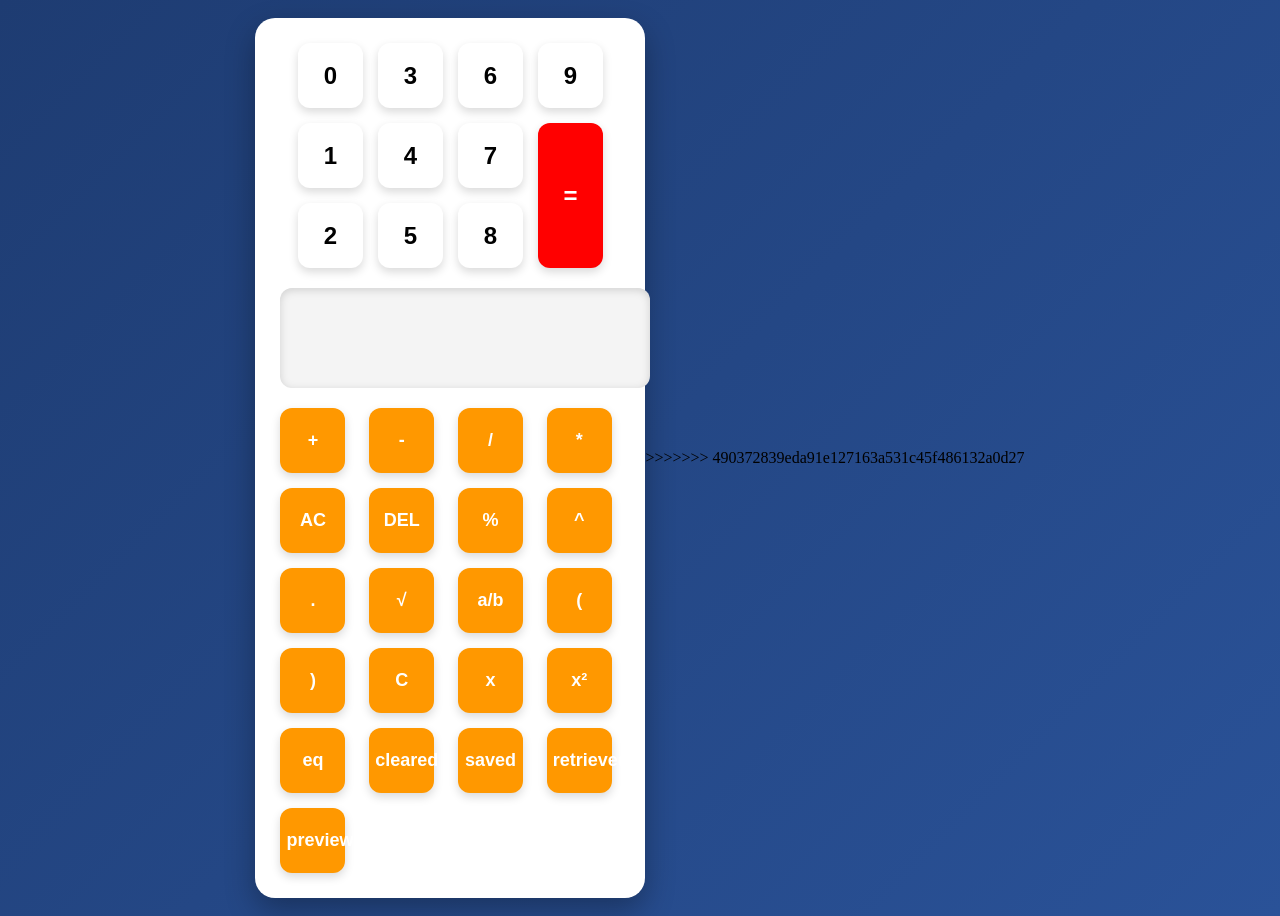
==== index.html @ 46243c65 "Resolve merge conflict in index.html Removed merge conflict markers and cleaned up HTML structure." ====
<!DOCTYPE html>
<html lang="en">

<head>

<meta charset="UTF-8">
<meta name="viewport" content="width=device-width, initial-scale=1.0">

<title>Calculator</title>

<!-- Links the CSS file for styling -->
<link rel="stylesheet" href="style.css">

</head>

<body>

<!-- Main calculator container -->
<div class="calculator">
    
    <div class="number-section">

        <button onclick="appendValue('0')">0</button>
        <button onclick="appendValue('3')">3</button>
        <button onclick="appendValue('6')">6</button>

        <button onclick="appendValue('9')">9</button>

        <button onclick="appendValue('1')">1</button>
        <button onclick="appendValue('4')">4</button>
        <button onclick="appendValue('7')">7</button>

        <!-- Calculates the expression -->
        <button class="equal" onclick="calculate()">=</button>

        <button onclick="appendValue('2')">2</button>
        <button onclick="appendValue('5')">5</button>
        <button onclick="appendValue('8')">8</button>

    </div>
    <!-- Displays the input and result -->
    <input type="text" id="display" readonly>

    <!-- Operator buttons -->
    <div class="operators">

        <button onclick="appendValue('+')">+</button>
        <button onclick="appendValue('-')">-</button>
        <button onclick="appendValue('/')">/</button>
        <button onclick="appendValue('*')">*</button>
        <!-- clear -->
        <button onclick="clearDisplay()">AC</button>
        <button class="del_btn" onclick="deleteLast()">DEL</button>

        <button onclick="appendValue('%')">%</button>
        <button onclick="appendValue('^')">^</button>

        <button onclick="decimal()">.</button>

        <!-- Square Root -->
        <button onclick="squareRootValue()">√</button>

        <button onclick="decimalToFraction()">a/b</button>

        <button onclick="appendValue('(')">(</button>
        <button onclick="appendValue(')')">)</button>

        <!-- Combination -->
        <button onclick="appendValue('C')">C</button>

        <!-- Quadratic Equation Buttons -->
        <button onclick="appendValue('x')">x</button>

        <button onclick="appendValue('x²')">x²</button>

        <button onclick="appendValue('eq')">eq</button>
        
        <!-- history actions -->    
        <button onclick="clearedHistory()">cleared</button>
        <button onclick="saveHistory()">saved</button>
        <button onclick="retrievehistory()">retrieved</button>
        <button onclick="previewHistory()">preview</button>
    </div>

</div>

<!-- Links the JavaScript file -->
<script src="script.js"></script>

</body>

>>>>>>> 490372839eda91e127163a531c45f486132a0d27
</html>
---- style.css ----
<<<<<<< HEAD
/* Reset default browser styles */
*{
    margin:0;
    padding:0;
    box-sizing:border-box;
    font-family:Arial, Helvetica, sans-serif;
}

/* Center the calculator on the page */
body{
    display:flex;
    justify-content:center;
    align-items:center;
    height:100vh;
    background:linear-gradient(135deg, #1e3c72, #2a5298);
}

/* Main calculator container */
.calculator{
    width:340px; 
    background:white;
    padding:25px;
    border-radius:20px; 
    box-shadow:0 12px 30px rgba(0,0,0,0.3);
}

/* Calculator display screen */
#display{
    width:100%;
    height:70px;
    margin-bottom:20px;
    padding:15px;
    border:none;
    border-radius:12px;
    background:#f4f4f4;
    font-size:2rem;
    text-align:right;
    color:#333;
    box-shadow:inset 0 2px 8px rgba(0,0,0,0.15);
}

/* Grid layout for the number buttons */
.number-section{
    display:grid;
    grid-template-columns:repeat(4,65px);
    grid-template-rows:repeat(3,65px);
    gap:15px;
    justify-content:center;
    margin-bottom:20px;
}

/* General button styling */
button{
    width:65px;
    height:65px;
    border:none;
    border-radius:12px;
    background:white;
    font-size:1.5rem;
    font-weight:bold;
    cursor:pointer;
    transition:0.3s;
    box-shadow:0 4px 10px rgba(0,0,0,0.15);
}

/* Button hover effect */
button:hover{
    background:#4f8ef7;
    color:#fff;
    transform:scale(1.05);
}

/* Button click effect */
button:active{
    transform:scale(0.95);
}

/* Equal button spans two rows */
.equal{
    grid-row:2 / span 2;
    grid-column:4;
    height:145px;
    background:red;
    color:#fff;
}

.equal:hover{
    background:red;
}

/* Grid layout for operator buttons */
.operators{
    display:grid;
    grid-template-columns:repeat(4,1fr);
    gap:15px;
}

/* Operator button styling */
.operators button{
    height:65px;
    background:#ff9800;
    color:#fff;
    font-size:18px;
}

.operators button:hover{
    background:#e68900;
=======
/* Reset default browser styles */
*{
    margin:0;
    padding:0;
    box-sizing:border-box;
    font-family:Arial, Helvetica, sans-serif;
}

/* Center the calculator on the page */
body{
    display:flex;
    justify-content:center;
    align-items:center;
    height:100vh;
    background:linear-gradient(135deg, #1e3c72, #2a5298);
}

/* Main calculator container */
.calculator{
    width:340px; 
    background:white;
    padding:25px;
    border-radius:20px; 
    box-shadow:0 12px 30px rgba(0,0,0,0.3);
}

/* Calculator display screen */
#display{
    width:100%;
    height:70px;
    margin-bottom:20px;
    padding:15px;
    border:none;
    border-radius:12px;
    background:#f4f4f4;
    font-size:2rem;
    text-align:right;
    color:#333;
    box-shadow:inset 0 2px 8px rgba(0,0,0,0.15);
}

/* Grid layout for the number buttons */
.number-section{
    display:grid;
    grid-template-columns:repeat(4,65px);
    grid-template-rows:repeat(3,65px);
    gap:15px;
    justify-content:center;
    margin-bottom:20px;
}

/* General button styling */
button{
    width:65px;
    height:65px;
    border:none;
    border-radius:12px;
    background:white;
    font-size:1.5rem;
    font-weight:bold;
    cursor:pointer;
    transition:0.3s;
    box-shadow:0 4px 10px rgba(0,0,0,0.15);
}

/* Button hover effect */
button:hover{
    background:#4f8ef7;
    color:#fff;
    transform:scale(1.05);
}

/* Button click effect */
button:active{
    transform:scale(0.95);
}

/* Equal button spans two rows */
.equal{
    grid-row:2 / span 2;
    grid-column:4;
    height:145px;
    background:red;
    color:#fff;
}

.equal:hover{
    background:red;
}

/* Grid layout for operator buttons */
.operators{
    display:grid;
    grid-template-columns:repeat(4,1fr);
    gap:15px;
}

/* Operator button styling */
.operators button{
    height:65px;
    background:#ff9800;
    color:#fff;
    font-size:18px;
}

.operators button:hover{
    background:#e68900;
>>>>>>> 490372839eda91e127163a531c45f486132a0d27
}
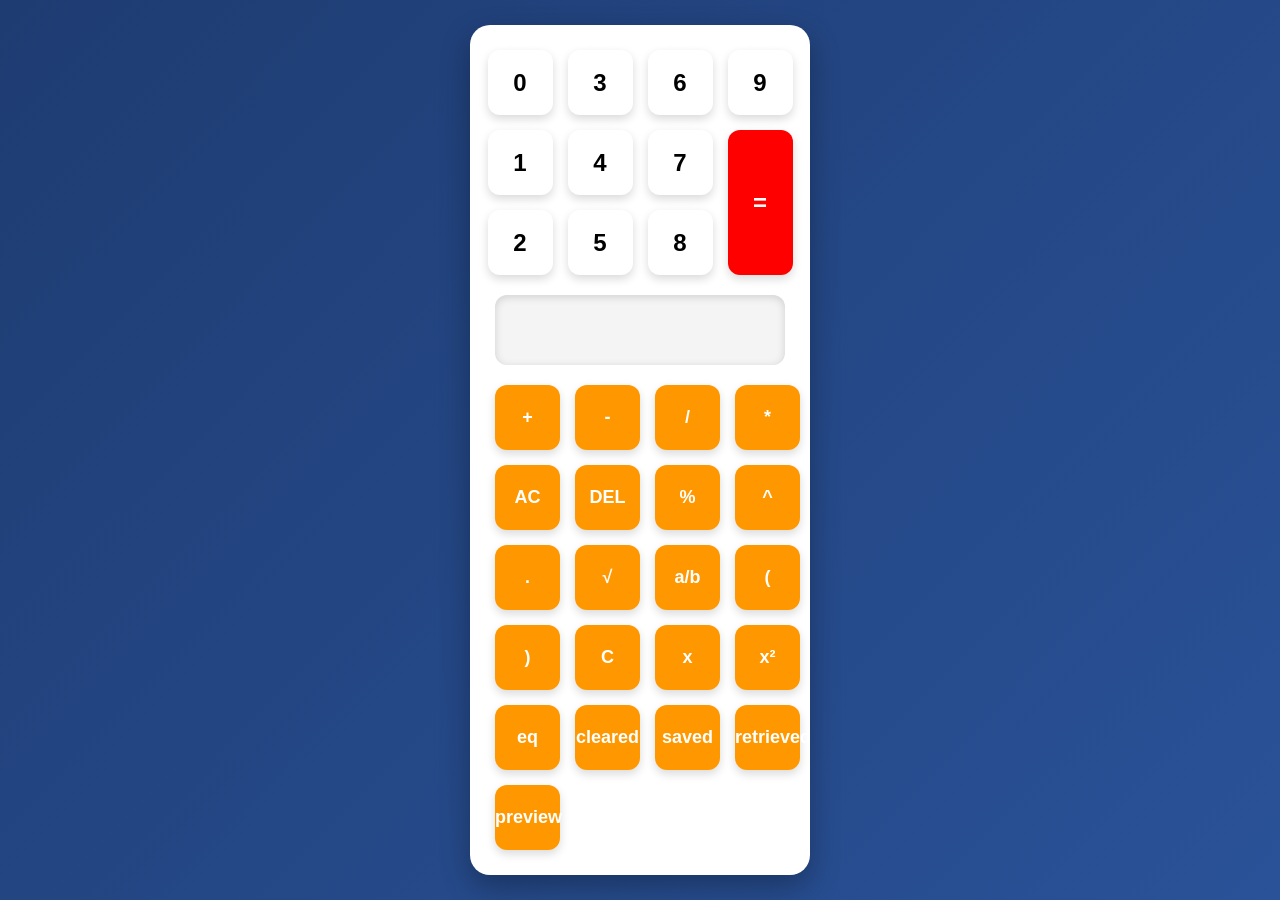
==== commit fff3d3de: "Fix HTML formatting issues in index.html" ====
--- a/index.html
+++ b/index.html
@@ -88,6 +88,4 @@
 <script src="script.js"></script>
 
 </body>
-
->>>>>>> 490372839eda91e127163a531c45f486132a0d27
 </html>
--- a/style.css
+++ b/style.css
@@ -1,112 +1,4 @@
-<<<<<<< HEAD
-/* Reset default browser styles */
-*{
-    margin:0;
-    padding:0;
-    box-sizing:border-box;
-    font-family:Arial, Helvetica, sans-serif;
-}
-
-/* Center the calculator on the page */
-body{
-    display:flex;
-    justify-content:center;
-    align-items:center;
-    height:100vh;
-    background:linear-gradient(135deg, #1e3c72, #2a5298);
-}
-
-/* Main calculator container */
-.calculator{
-    width:340px; 
-    background:white;
-    padding:25px;
-    border-radius:20px; 
-    box-shadow:0 12px 30px rgba(0,0,0,0.3);
-}
-
-/* Calculator display screen */
-#display{
-    width:100%;
-    height:70px;
-    margin-bottom:20px;
-    padding:15px;
-    border:none;
-    border-radius:12px;
-    background:#f4f4f4;
-    font-size:2rem;
-    text-align:right;
-    color:#333;
-    box-shadow:inset 0 2px 8px rgba(0,0,0,0.15);
-}
-
-/* Grid layout for the number buttons */
-.number-section{
-    display:grid;
-    grid-template-columns:repeat(4,65px);
-    grid-template-rows:repeat(3,65px);
-    gap:15px;
-    justify-content:center;
-    margin-bottom:20px;
-}
-
-/* General button styling */
-button{
-    width:65px;
-    height:65px;
-    border:none;
-    border-radius:12px;
-    background:white;
-    font-size:1.5rem;
-    font-weight:bold;
-    cursor:pointer;
-    transition:0.3s;
-    box-shadow:0 4px 10px rgba(0,0,0,0.15);
-}
-
-/* Button hover effect */
-button:hover{
-    background:#4f8ef7;
-    color:#fff;
-    transform:scale(1.05);
-}
-
-/* Button click effect */
-button:active{
-    transform:scale(0.95);
-}
-
-/* Equal button spans two rows */
-.equal{
-    grid-row:2 / span 2;
-    grid-column:4;
-    height:145px;
-    background:red;
-    color:#fff;
-}
-
-.equal:hover{
-    background:red;
-}
-
-/* Grid layout for operator buttons */
-.operators{
-    display:grid;
-    grid-template-columns:repeat(4,1fr);
-    gap:15px;
-}
-
-/* Operator button styling */
-.operators button{
-    height:65px;
-    background:#ff9800;
-    color:#fff;
-    font-size:18px;
-}
-
-.operators button:hover{
-    background:#e68900;
-=======
+
 /* Reset default browser styles */
 *{
     margin:0;
@@ -214,5 +106,5 @@
 
 .operators button:hover{
     background:#e68900;
->>>>>>> 490372839eda91e127163a531c45f486132a0d27
-}+>>>>>>> 490372839eda91e127163a531c45f486132a0d27
+}
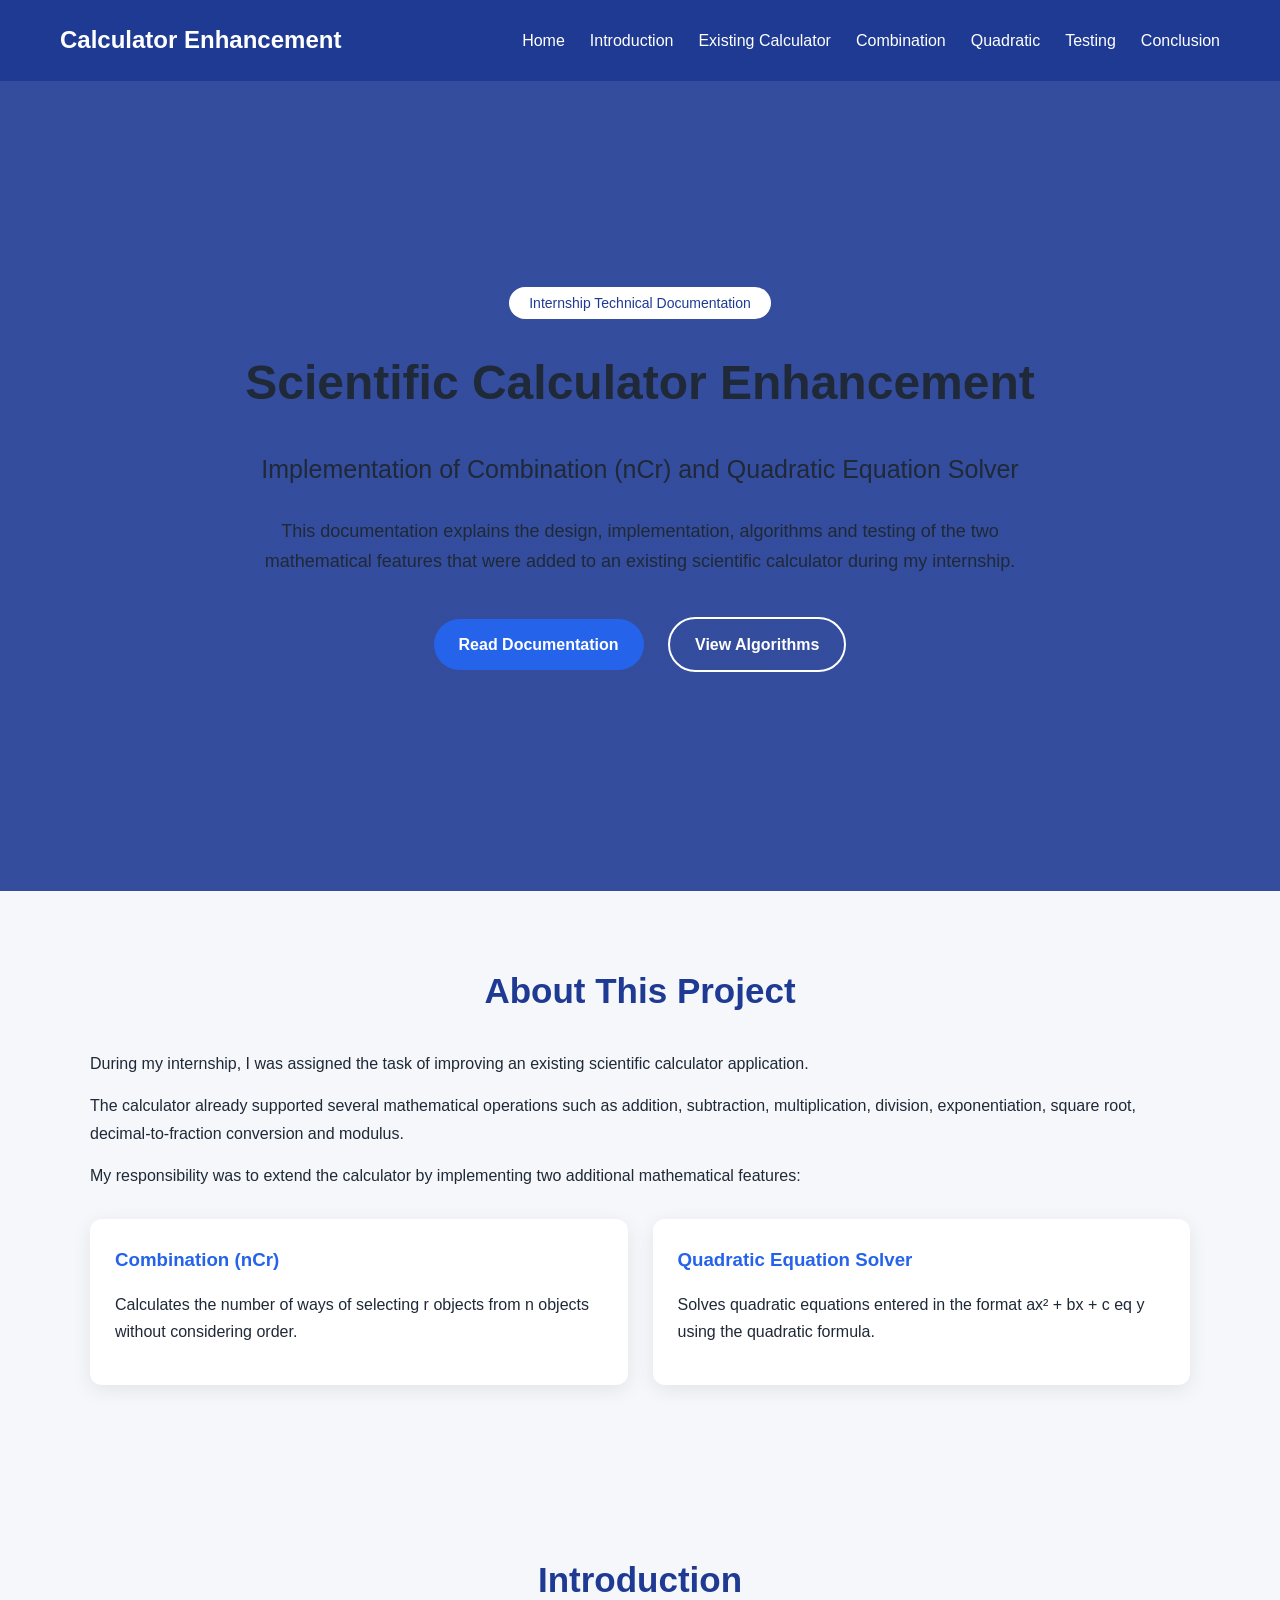
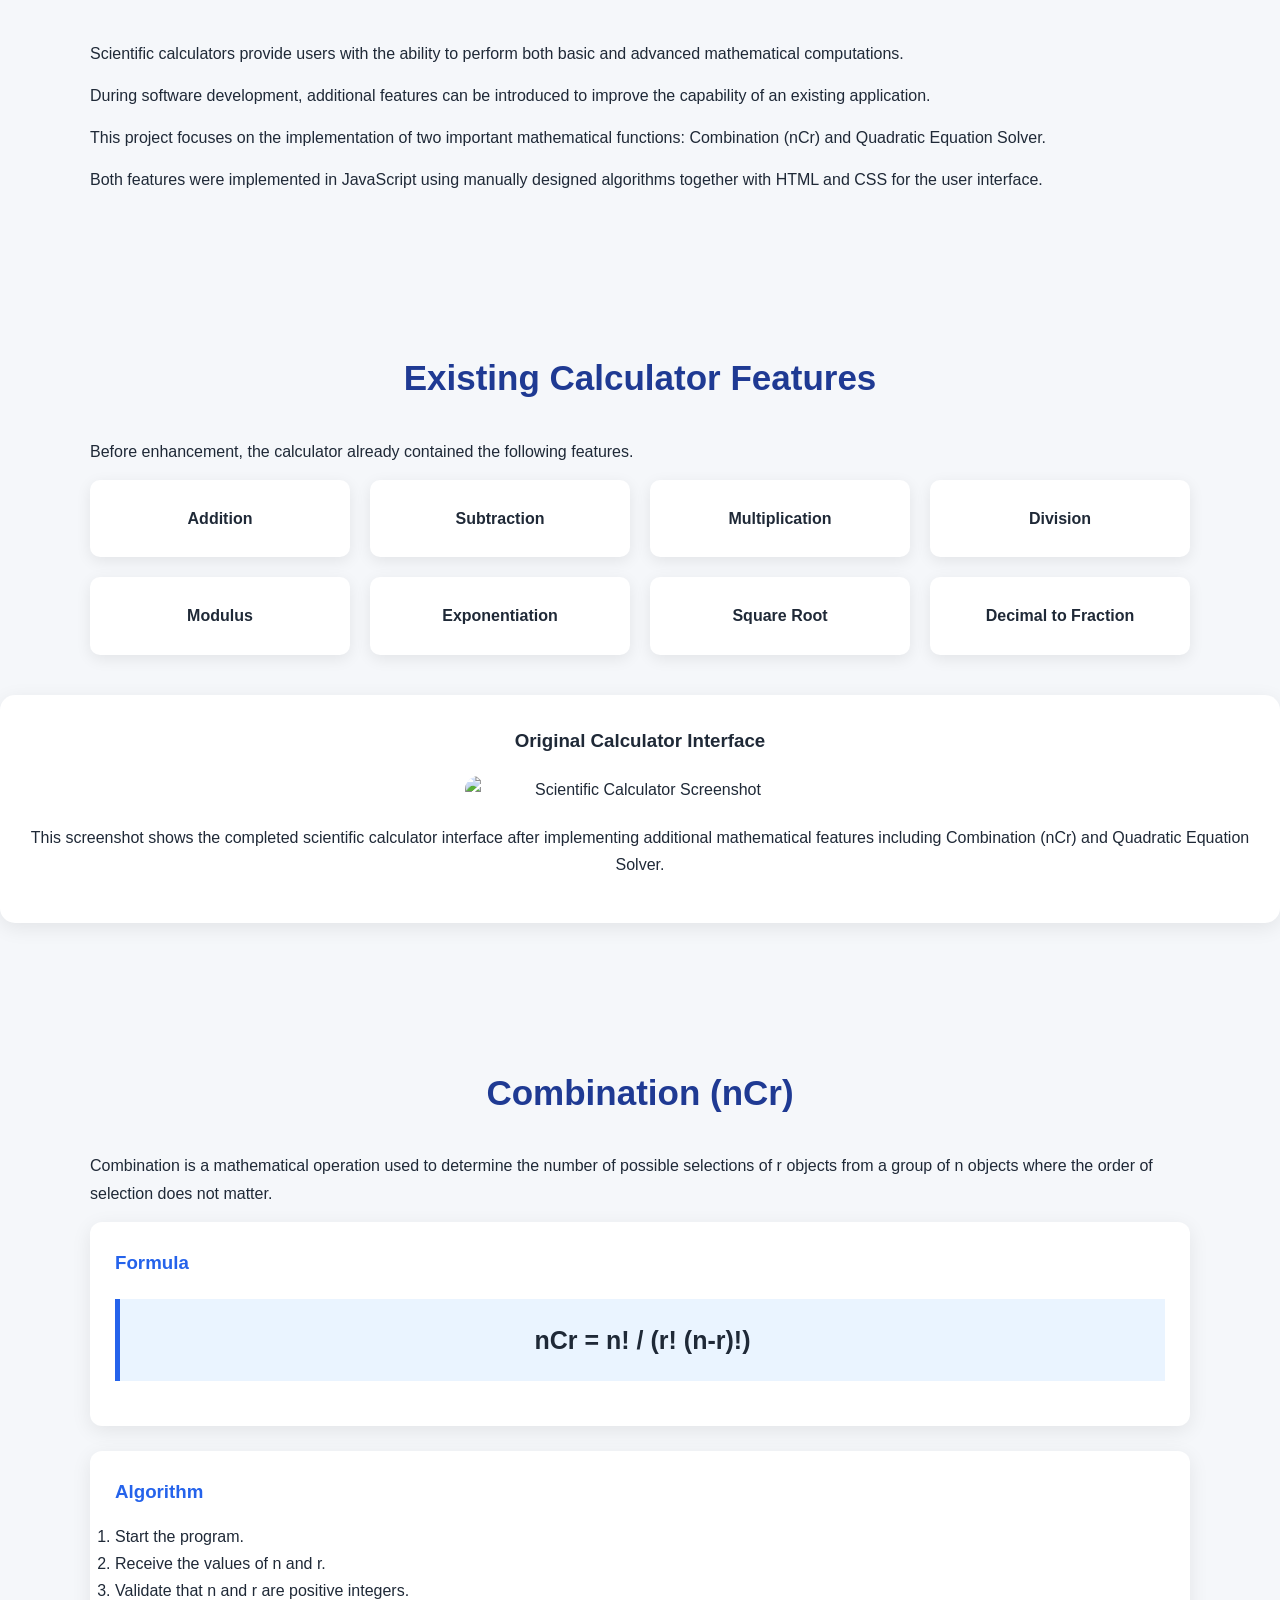
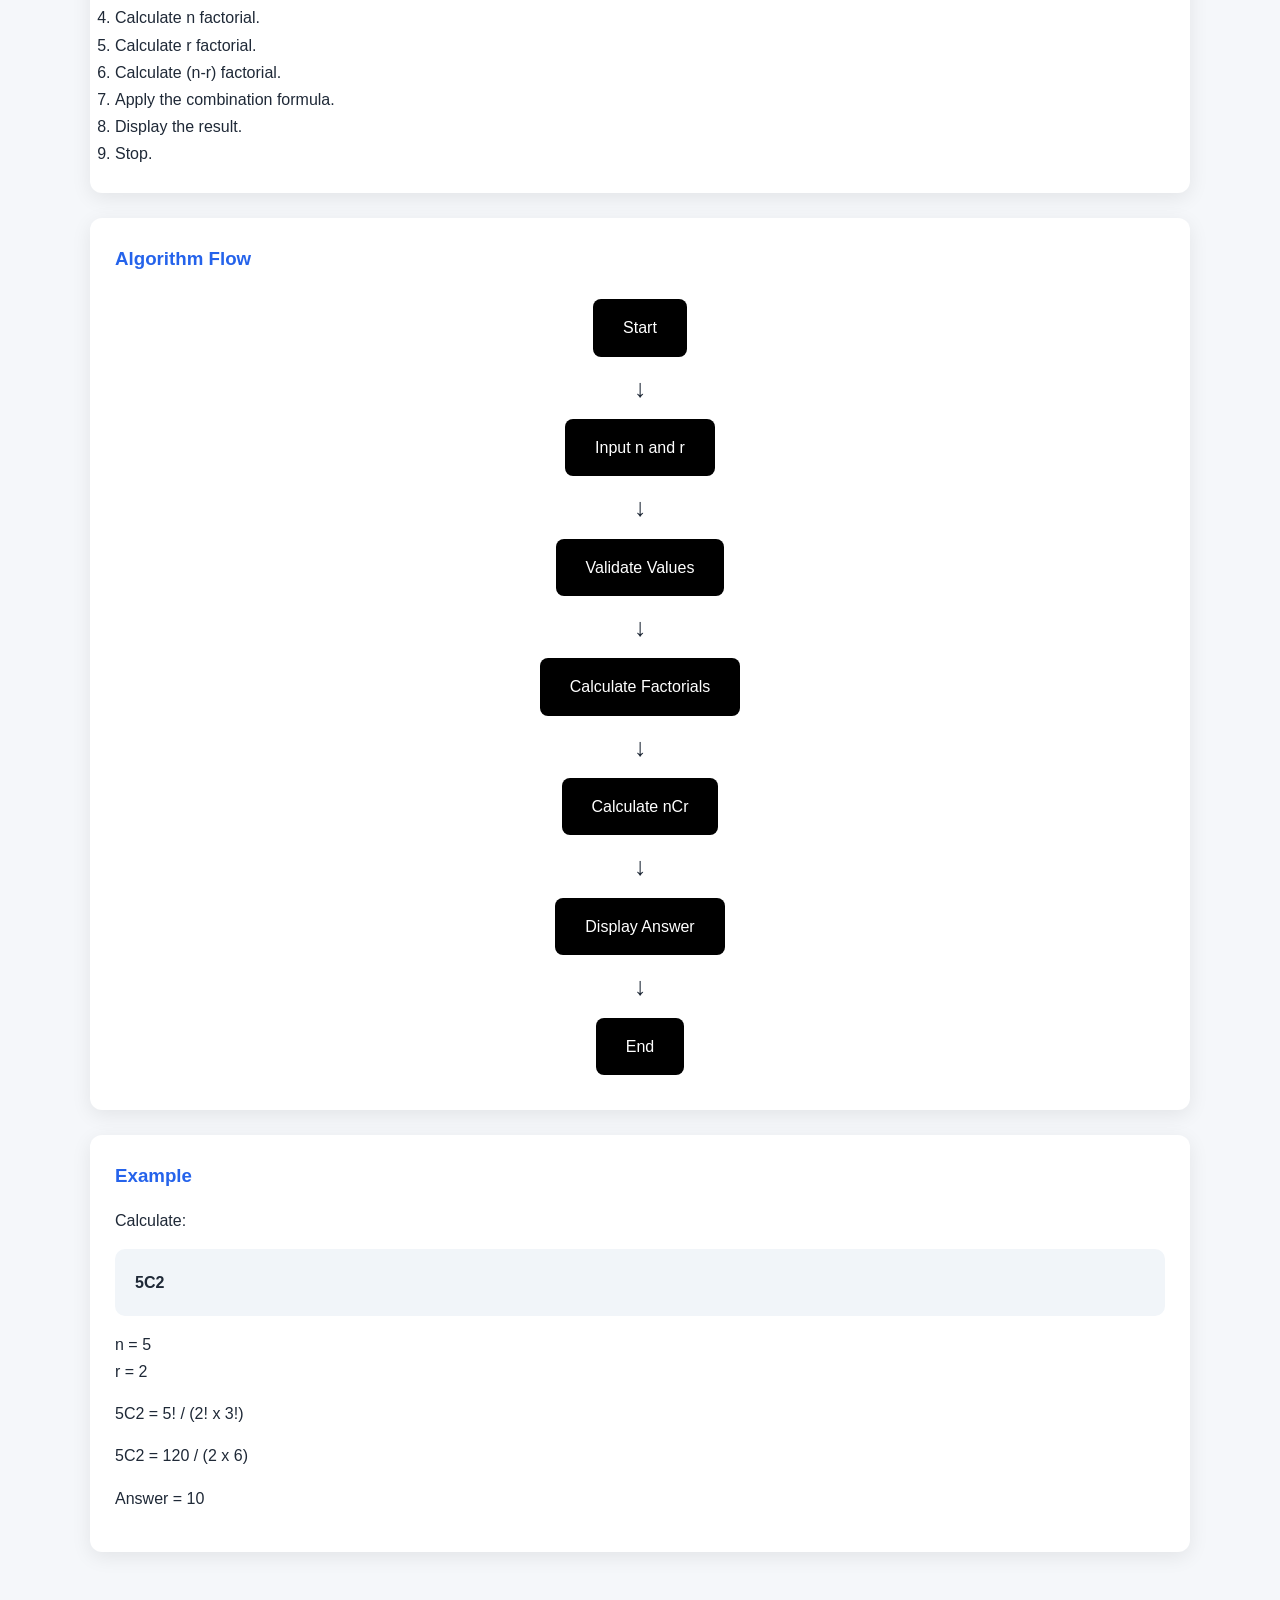
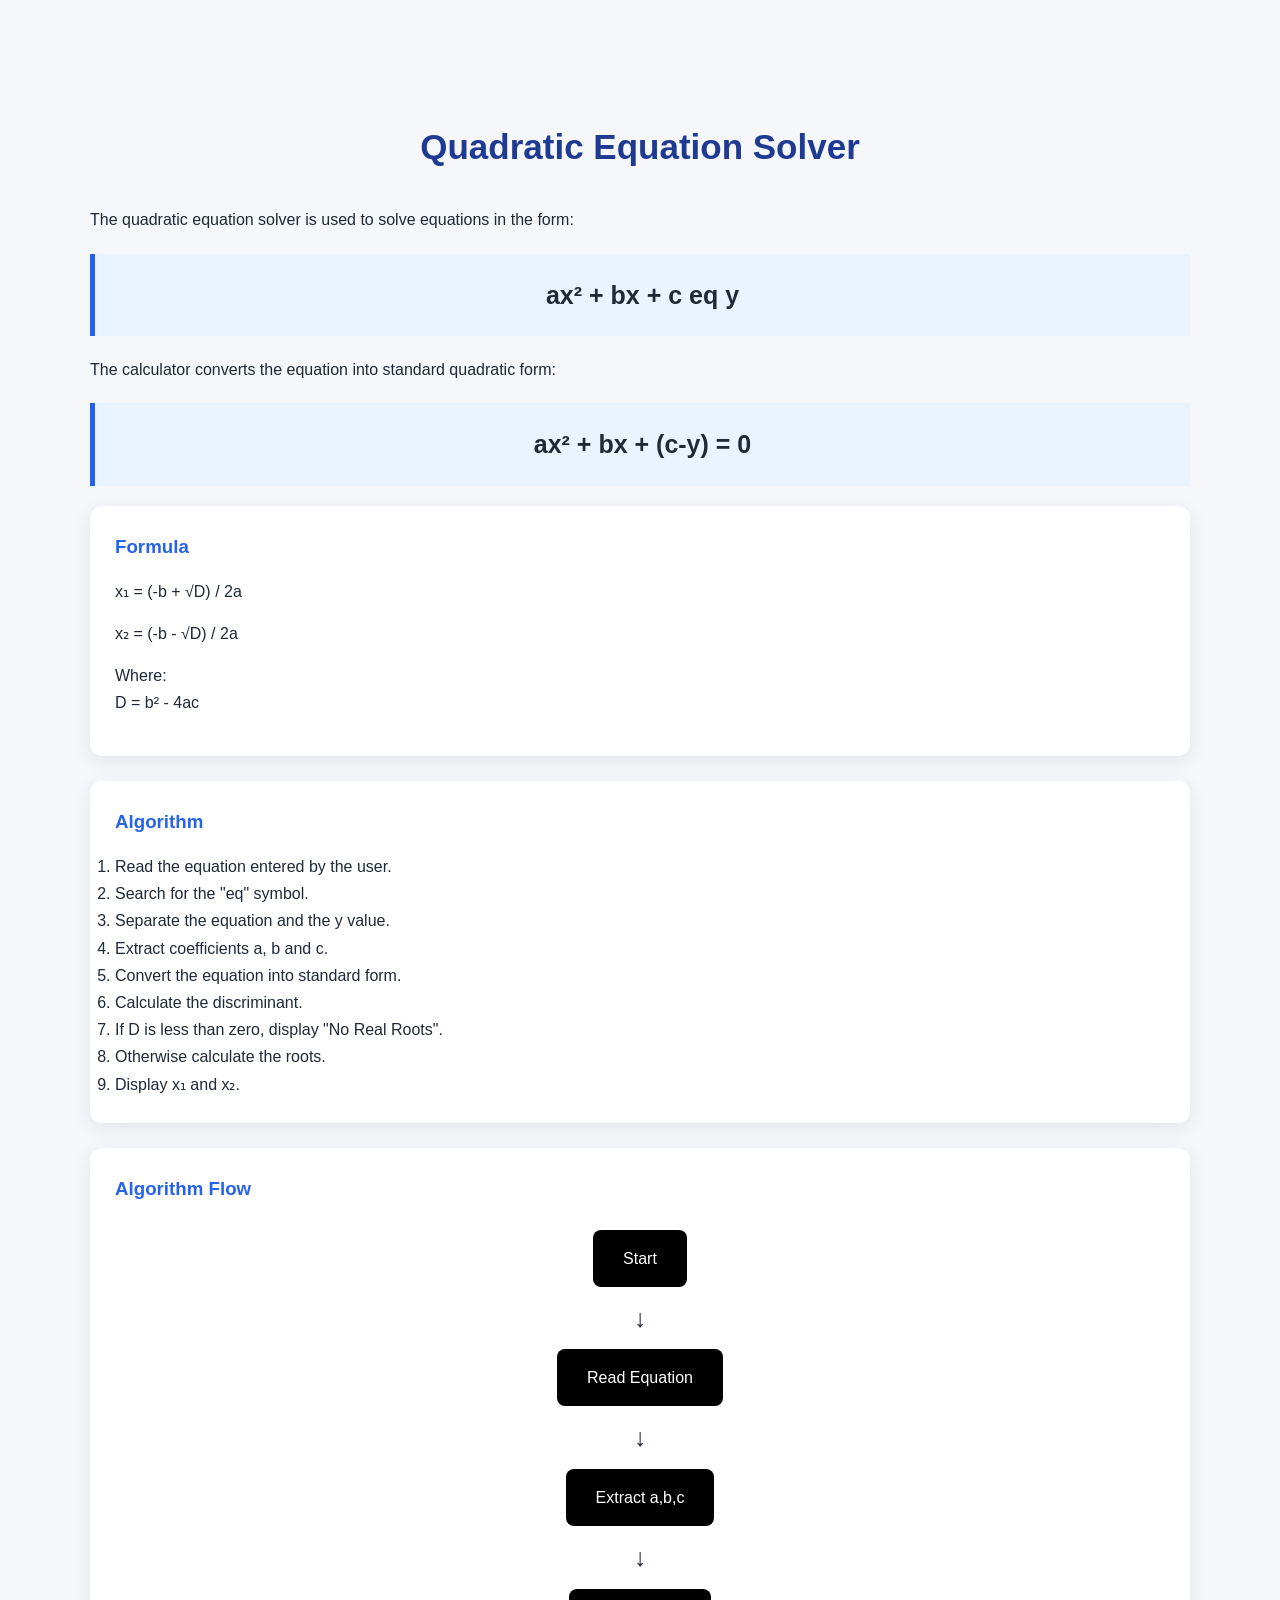
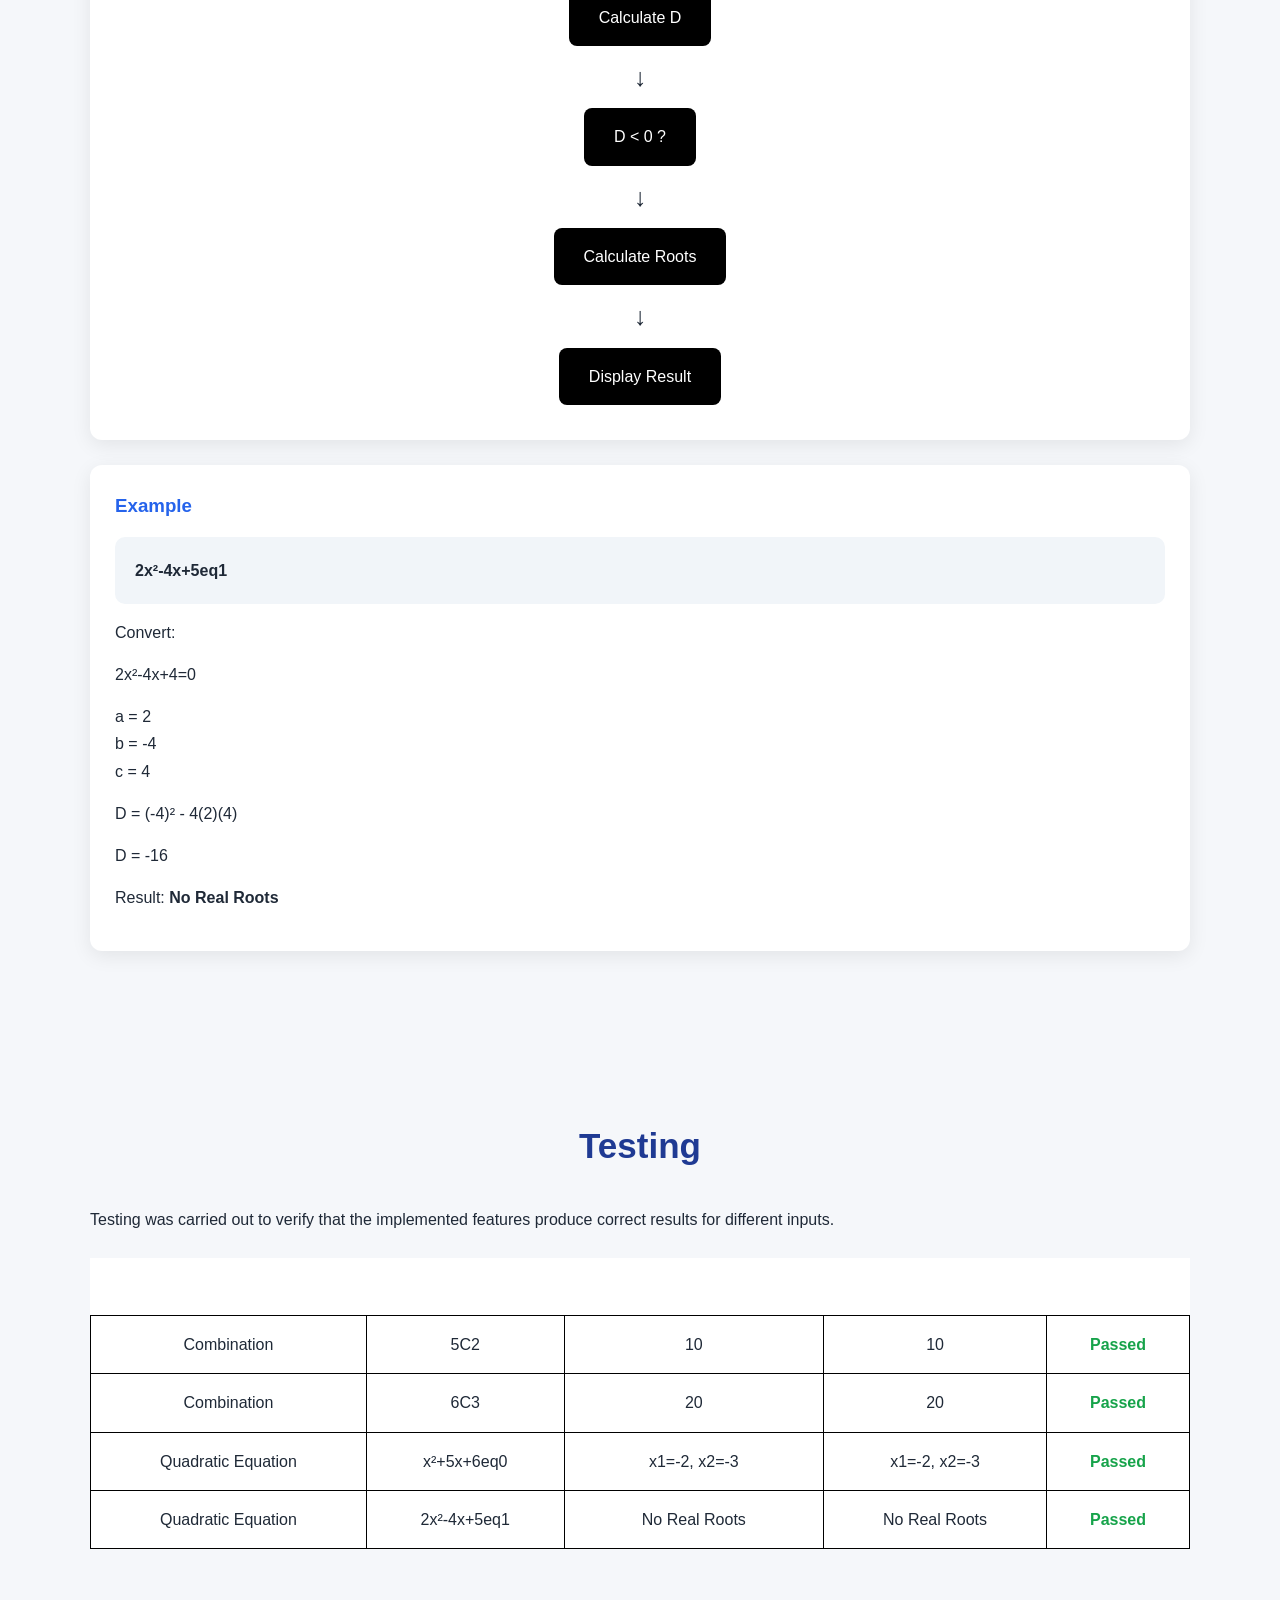
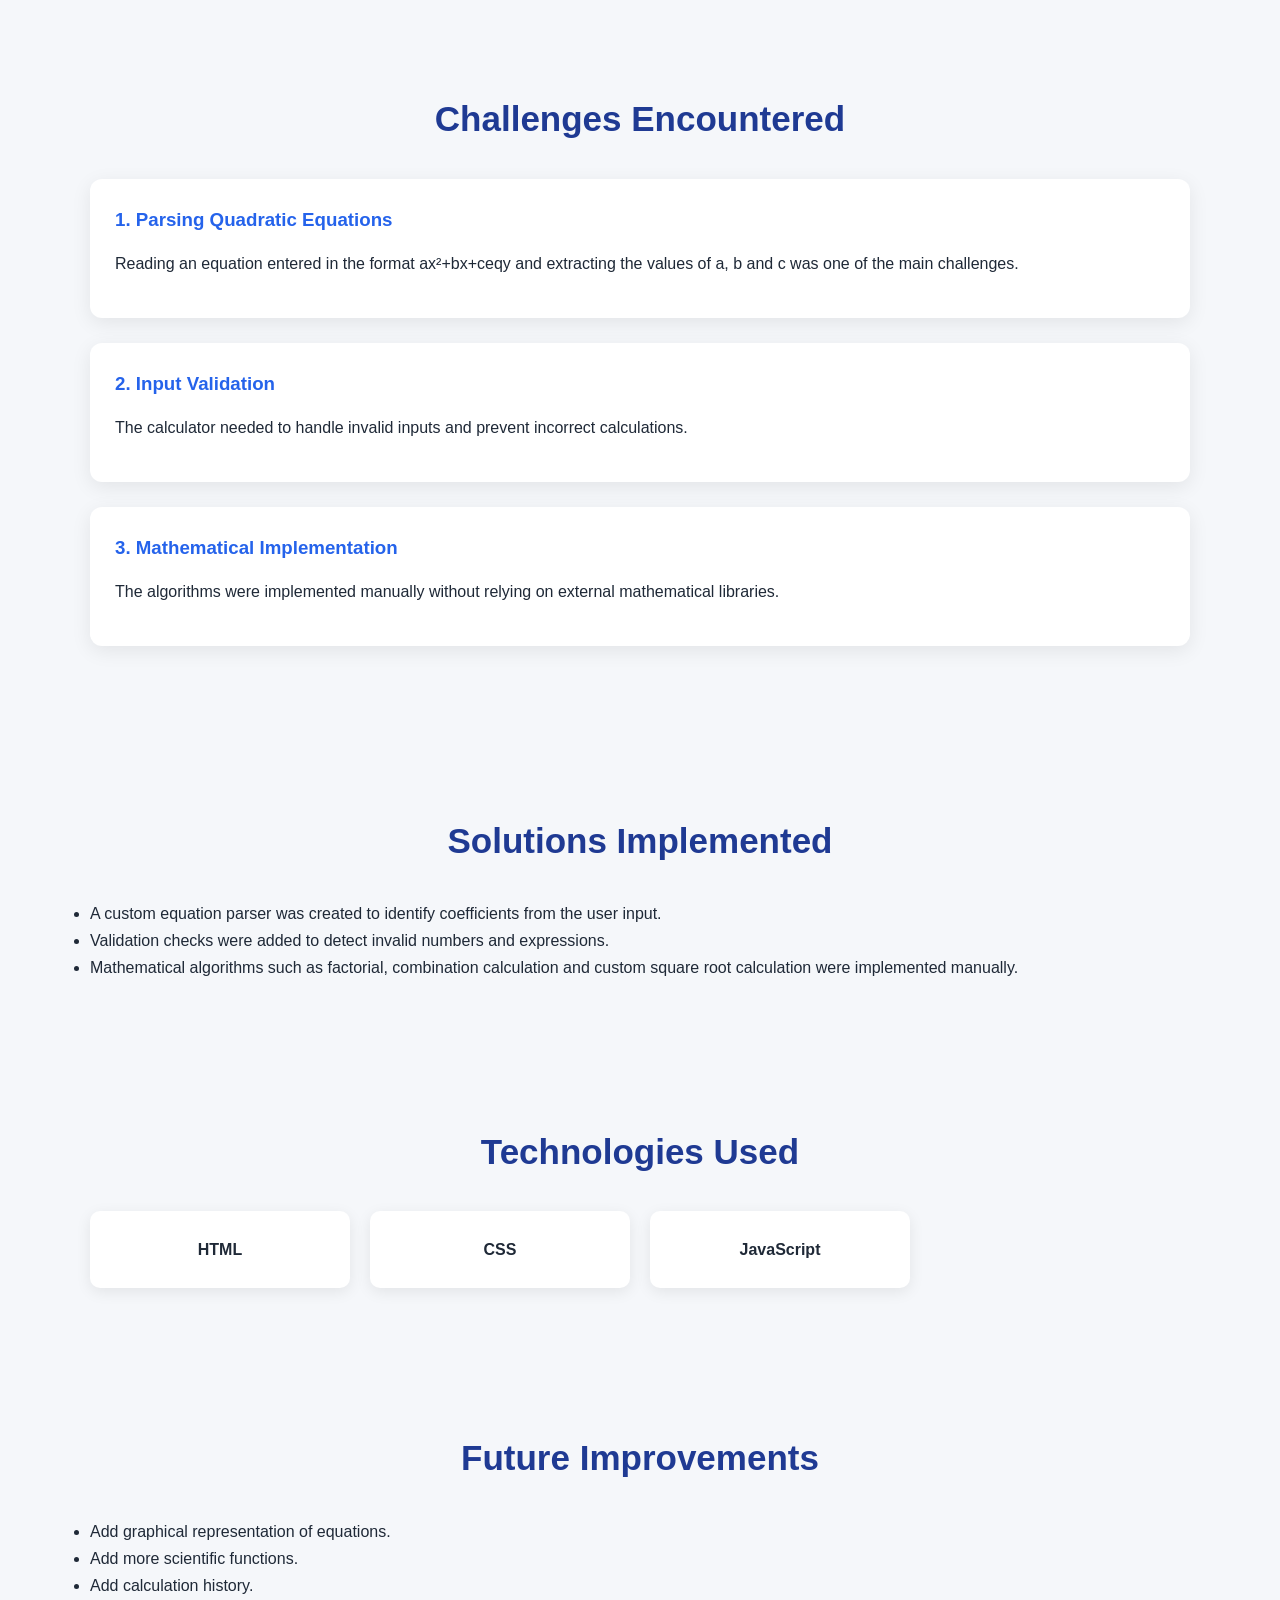
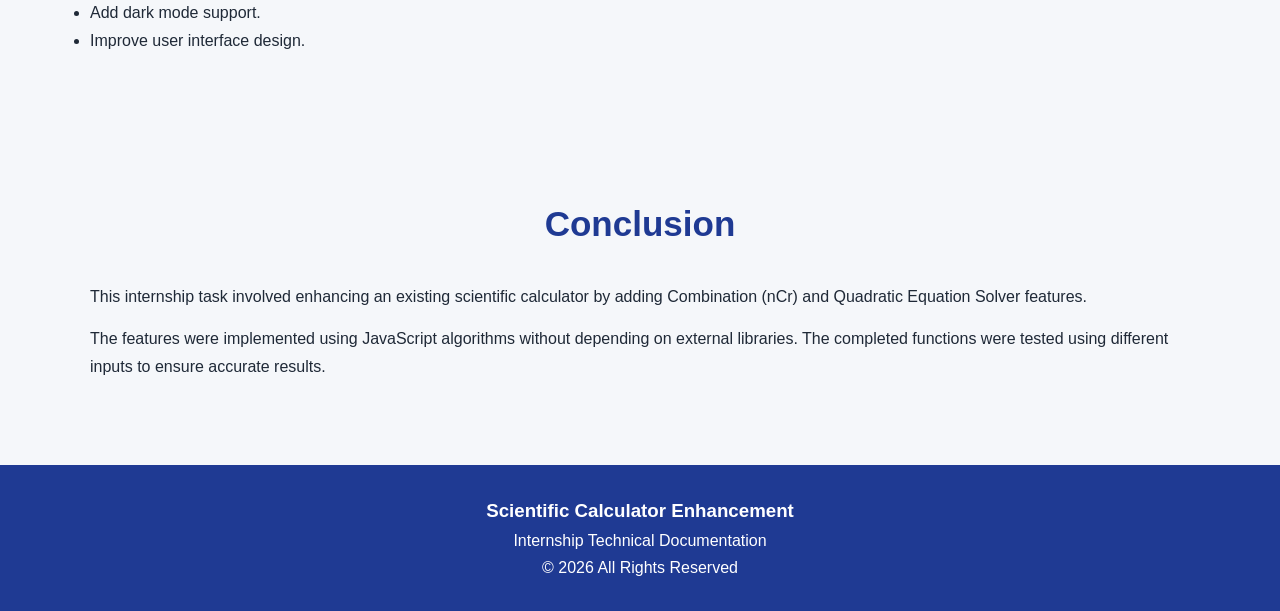
==== commit 998dff37: "Add files via upload" ====
--- a/index.html
+++ b/index.html
@@ -1,91 +1,836 @@
 <!DOCTYPE html>
 <html lang="en">
-
 <head>
-
-<meta charset="UTF-8">
-<meta name="viewport" content="width=device-width, initial-scale=1.0">
-
-<title>Calculator</title>
-
-<!-- Links the CSS file for styling -->
-<link rel="stylesheet" href="style.css">
+    <meta charset="UTF-8">
+    <meta name="viewport"
+          content="width=device-width, initial-scale=1.0">
+    <title>
+        Scientific Calculator Enhancement
+    </title>
+    <!-- CSS -->
+    <link rel="stylesheet" 
+          href="style.css">
 
 </head>
-
 <body>
-
-<!-- Main calculator container -->
-<div class="calculator">
-    
-    <div class="number-section">
-
-        <button onclick="appendValue('0')">0</button>
-        <button onclick="appendValue('3')">3</button>
-        <button onclick="appendValue('6')">6</button>
-
-        <button onclick="appendValue('9')">9</button>
-
-        <button onclick="appendValue('1')">1</button>
-        <button onclick="appendValue('4')">4</button>
-        <button onclick="appendValue('7')">7</button>
-
-        <!-- Calculates the expression -->
-        <button class="equal" onclick="calculate()">=</button>
-
-        <button onclick="appendValue('2')">2</button>
-        <button onclick="appendValue('5')">5</button>
-        <button onclick="appendValue('8')">8</button>
-
-    </div>
-    <!-- Displays the input and result -->
-    <input type="text" id="display" readonly>
-
-    <!-- Operator buttons -->
-    <div class="operators">
-
-        <button onclick="appendValue('+')">+</button>
-        <button onclick="appendValue('-')">-</button>
-        <button onclick="appendValue('/')">/</button>
-        <button onclick="appendValue('*')">*</button>
-        <!-- clear -->
-        <button onclick="clearDisplay()">AC</button>
-        <button class="del_btn" onclick="deleteLast()">DEL</button>
-
-        <button onclick="appendValue('%')">%</button>
-        <button onclick="appendValue('^')">^</button>
-
-        <button onclick="decimal()">.</button>
-
-        <!-- Square Root -->
-        <button onclick="squareRootValue()">√</button>
-
-        <button onclick="decimalToFraction()">a/b</button>
-
-        <button onclick="appendValue('(')">(</button>
-        <button onclick="appendValue(')')">)</button>
-
-        <!-- Combination -->
-        <button onclick="appendValue('C')">C</button>
-
-        <!-- Quadratic Equation Buttons -->
-        <button onclick="appendValue('x')">x</button>
-
-        <button onclick="appendValue('x²')">x²</button>
-
-        <button onclick="appendValue('eq')">eq</button>
-        
-        <!-- history actions -->    
-        <button onclick="clearedHistory()">cleared</button>
-        <button onclick="saveHistory()">saved</button>
-        <button onclick="retrievehistory()">retrieved</button>
-        <button onclick="previewHistory()">preview</button>
-    </div>
+<!-- =========================================
+     NAVIGATION
+========================================== -->
+
+<nav>
+    <div class="logo">
+        <h2>Calculator Enhancement</h2>
+    </div>
+    <ul>
+        <li><a href="#home">Home</a></li>
+        <li><a href="#introduction">Introduction</a></li>
+        <li><a href="#existing">Existing Calculator</a></li>
+        <li><a href="#combination">Combination</a></li>
+        <li><a href="#quadratic">Quadratic</a></li>
+        <li><a href="#testing">Testing</a></li>
+        <li><a href="#conclusion">Conclusion</a></li>
+    </ul>
+</nav>
+<!-- =========================================
+     HERO SECTION
+========================================== -->
+<header id="home">
+    <div class="hero-content">
+        <span class="badge">
+            Internship Technical Documentation
+        </span>
+        <h1>
+            Scientific Calculator Enhancement
+        </h1>
+        <h2>
+            Implementation of Combination (nCr)
+            and
+            Quadratic Equation Solver
+        </h2>
+        <p>
+            This documentation explains the design,
+            implementation, algorithms and testing of
+            the two mathematical features that were
+            added to an existing scientific calculator
+            during my internship.
+        </p>
+        <div class="hero-buttons">
+            <a href="#introduction"
+               class="btn">
+                Read Documentation
+            </a>
+            <a href="#combination"
+               class="btn-outline">
+                View Algorithms
+            </a>
+        </div>
+    </div>
+</header>
+<!-- =========================================
+     ABOUT PROJECT
+========================================== -->
+
+<section class="about">
+    <div class="container">
+        <h2>
+            About This Project
+        </h2>
+        <p>
+            During my internship, I was assigned the
+            task of improving an existing scientific
+            calculator application.
+        </p>
+        <p>
+
+            The calculator already supported several
+            mathematical operations such as addition,
+            subtraction, multiplication, division,
+            exponentiation, square root,
+            decimal-to-fraction conversion and modulus.
+        </p>
+        <p>
+            My responsibility was to extend the
+            calculator by implementing two additional
+            mathematical features:
+        </p>
+        <div class="feature-cards">
+            <div class="card">
+
+                <h3>
+                    Combination (nCr)
+                </h3>
+                <p>
+                    Calculates the number of ways
+                    of selecting r objects from n
+                    objects without considering order.
+                </p>
+            </div>
+            <div class="card">
+                <h3>
+                    Quadratic Equation Solver
+                </h3>
+                <p>
+                    Solves quadratic equations
+                    entered in the format
+
+                    ax² + bx + c eq y
+
+                    using the quadratic formula.
+                </p>
+            </div>
+        </div>
+    </div>
+</section>
+
+<!-- =========================================
+     INTRODUCTION
+========================================== -->
+
+<section id="introduction">
+    <div class="container">
+        <h2>
+            Introduction
+        </h2>
+        <p>
+            Scientific calculators provide users with
+            the ability to perform both basic and
+            advanced mathematical computations.
+        </p>
+        <p>
+            During software development,
+            additional features can be introduced
+            to improve the capability of an
+            existing application.
+        </p>
+        <p>
+            This project focuses on the implementation
+            of two important mathematical functions:
+            Combination (nCr) and Quadratic Equation
+            Solver.
+        </p>
+        <p>
+            Both features were implemented in
+            JavaScript using manually designed
+            algorithms together with HTML and CSS
+            for the user interface.
+        </p>
+    </div>
+</section>
+<!-- =========================================
+     EXISTING CALCULATOR
+========================================== -->
+
+<section id="existing">
+    <div class="container">
+        <h2>
+            Existing Calculator Features
+        </h2>
+        <p>
+            Before enhancement, the calculator already
+            contained the following features.
+        </p>
+        <div class="grid">
+            <div class="feature-box">
+                Addition
+            </div>
+            <div class="feature-box">
+                Subtraction
+            </div>
+            <div class="feature-box">
+                Multiplication
+            </div>
+            <div class="feature-box">
+                Division
+            </div>
+            <div class="feature-box">
+
+                Modulus
+            </div>
+            <div class="feature-box">
+                Exponentiation
+            </div>
+            <div class="feature-box">
+                Square Root
+
+            </div>
+            <div class="feature-box">
+                Decimal to Fraction
+            </div>
+        </div>
+    </div>
+<!-- =========================================
+     CALCULATOR SCREENSHOT
+========================================== -->
+
+<div class="calculator-display">
+    <h3>
+        Original Calculator Interface
+    </h3>
+
+    <img 
+    src="images/Imag.jpeg"
+    alt="Scientific Calculator Screenshot"
+    class="calculator-image">
+    <p>
+        This screenshot shows the completed scientific
+        calculator interface after implementing additional
+        mathematical features including Combination (nCr)
+        and Quadratic Equation Solver.
+    </p>
 
 </div>
-
-<!-- Links the JavaScript file -->
-<script src="script.js"></script>
-
+</section>
+
+<!-- =========================================
+     COMBINATION (nCr)
+========================================== -->
+<section id="combination">
+    <div class="container">
+        <h2>
+            Combination (nCr)
+        </h2>
+        <p>
+            Combination is a mathematical operation used
+            to determine the number of possible selections
+            of r objects from a group of n objects where
+            the order of selection does not matter.
+        </p>
+        <div class="info-card">
+            <h3>
+                Formula
+            </h3>
+
+            <p class="formula">
+                nCr = n! / (r! (n-r)!)
+            </p>
+        </div>
+        <div class="info-card">
+            <h3>
+                Algorithm
+            </h3>
+            <ol>
+                <li>
+                Start the program.
+                </li>
+                <li>
+                    Receive the values of n and r.
+                </li>
+
+                <li>
+                    Validate that n and r are positive integers.
+                </li>
+                <li>
+                    Calculate n factorial.
+                </li>
+
+                <li>
+                    Calculate r factorial.
+                </li>
+
+                <li>
+                    Calculate (n-r) factorial.
+                </li>
+
+                <li>
+                    Apply the combination formula.
+                </li>
+
+                <li>
+                    Display the result.
+                </li>
+                <li>
+                    Stop.
+                </li>
+            </ol>
+        </div>
+
+        <div class="info-card">
+            <h3>
+                Algorithm Flow
+            </h3>
+            <div class="flowchart">
+                <div>
+                    Start
+                </div>
+
+                <span>
+                    ↓
+                </span>
+
+                <div>
+                    Input n and r
+                </div>
+
+                <span>
+                  ↓
+                </span>
+
+                <div>
+                    Validate Values
+                </div>
+
+                <span>
+                    ↓
+                </span>
+
+                <div>
+                    Calculate Factorials
+                </div>
+
+                <span>
+                    ↓
+                </span>
+
+                <div>
+                    Calculate nCr
+                </div>
+
+                <span>
+                    ↓
+                </span>
+
+                <div>
+                    Display Answer
+                </div>
+
+                <span>
+                    ↓
+                </span>
+                <div>
+                    End
+                </div>
+
+            </div>
+
+        </div>
+
+        <div class="info-card">
+            <h3>
+                Example
+            </h3>
+
+            <p>
+                Calculate:
+            </p>
+
+            <p class="example">
+                5C2
+            </p>
+            <p>
+                n = 5
+                <br>
+                r = 2
+            </p>
+            <p>
+                5C2 = 5! / (2! x 3!)
+            </p>
+            <p>
+                5C2 = 120 / (2 x 6)
+            </p>
+            <p>
+                Answer = 10
+            </p>
+        </div>
+    </div>
+
+</section>
+
+
+<!-- =========================================
+     QUADRATIC EQUATION
+========================================== -->
+
+<section id="quadratic">
+    <div class="container">
+        <h2>
+            Quadratic Equation Solver
+        </h2>
+        <p>
+            The quadratic equation solver is used to
+            solve equations in the form:
+        </p>
+        <div class="formula">
+            ax² + bx + c eq y
+        </div>
+        <p>
+            The calculator converts the equation into
+            standard quadratic form:
+        </p>
+        <div class="formula">
+            ax² + bx + (c-y) = 0
+        </div>
+        <div class="info-card">
+            <h3>
+                Formula
+            </h3>
+            <p>
+                x₁ = (-b + √D) / 2a
+            </p>
+            <p>
+                x₂ = (-b - √D) / 2a
+            </p>
+            <p>
+                Where:
+                <br>
+                D = b² - 4ac
+            </p>
+
+        </div>
+
+        <div class="info-card">
+
+            <h3>
+                Algorithm
+            </h3>
+            <ol>
+                <li>
+                    Read the equation entered by the user.
+                </li>
+
+                <li>
+                    Search for the "eq" symbol.
+                </li>
+
+                <li>
+                    Separate the equation and the y value.
+                </li>
+
+                <li>
+                    Extract coefficients a, b and c.
+                </li>
+
+                <li>
+                    Convert the equation into standard form.
+                </li>
+
+                <li>
+                    Calculate the discriminant.
+                </li>
+
+                <li>
+                    If D is less than zero, display "No Real Roots".
+                </li>
+
+                <li>
+                    Otherwise calculate the roots.
+                </li>
+
+                <li>
+                    Display x₁ and x₂.
+                </li>
+            </ol>
+        </div>
+        <div class="info-card">
+            <h3>
+                Algorithm Flow
+            </h3>
+
+            <div class="flowchart">
+
+                <div>
+                    Start
+                </div>
+                <span>
+                    ↓
+                </span>
+                <div>
+                    Read Equation
+                </div>
+                <span>
+                    ↓
+                </span>
+                <div>
+                    Extract a,b,c
+                </div>
+                <span>
+                    ↓
+                </span>
+                <div>
+                    Calculate D
+                </div>
+                <span>
+                    ↓
+                </span>
+
+                <div>
+                    D < 0 ?
+                </div>
+                <span>
+                    ↓
+                </span>
+
+                <div>
+                    Calculate Roots
+                </div>
+                <span>
+                    ↓
+                </span>
+                <div>
+                    Display Result
+                </div>
+            </div>
+        </div>
+
+        <div class="info-card">
+            <h3>
+                Example
+            </h3>
+            <p class="example">
+                2x²-4x+5eq1
+            </p>
+            <p>
+                Convert:
+            </p>
+            <p>
+                2x²-4x+4=0
+            </p>
+            <p>
+                a = 2
+                <br>
+                b = -4
+                <br>
+                c = 4
+            </p>
+            <p>
+                D = (-4)² - 4(2)(4)
+            </p>
+
+            <p>
+                D = -16
+            </p>
+            <p>
+                Result:
+                <strong>
+                No Real Roots
+                </strong>
+            </p>
+        </div>
+    </div>
+</section>
+<!-- =========================================
+     TESTING
+========================================== -->
+
+<section id="testing">
+
+    <div class="container">
+        <h2>
+            Testing
+        </h2>
+        <p>
+            Testing was carried out to verify that the
+            implemented features produce correct results
+            for different inputs.
+        </p>
+        <table>
+            <tr>
+                <th>
+                    Feature
+                </th>
+
+                <th>
+                    Input
+                </th>
+
+                <th>
+                    Expected Output
+                </th>
+
+                <th>
+                    Actual Output
+                </th>
+
+                <th>
+                    Status
+                </th>
+            </tr>
+
+            <tr>
+                <td>
+                    Combination
+                </td>
+
+                <td>
+                    5C2
+                </td>
+
+                <td>
+                    10
+                </td>
+
+                <td>
+                    10
+                </td>
+
+                <td class="success">
+                    Passed
+                </td>
+
+            </tr>
+            <tr>
+
+                <td>
+                    Combination
+                </td>
+
+                <td>
+                    6C3
+                </td>
+
+                <td>
+                    20
+                </td>
+
+                <td>
+                    20
+                </td>
+
+                <td class="success">
+                    Passed
+                </td>
+
+            </tr>
+            <tr>
+                <td>
+                    Quadratic Equation
+                </td>
+
+                <td>
+                    x²+5x+6eq0
+                </td>
+
+                <td>
+                    x1=-2, x2=-3
+                </td>
+
+                <td>
+                    x1=-2, x2=-3
+                </td>
+
+                <td class="success">
+                    Passed
+                </td>
+            </tr>
+
+            <tr>
+                <td>
+                    Quadratic Equation
+                </td>
+
+                <td>
+                    2x²-4x+5eq1
+                </td>
+
+                <td>
+                    No Real Roots
+                </td>
+
+                <td>
+                    No Real Roots
+                </td>
+
+                <td class="success">
+                    Passed
+                </td>
+            </tr>
+        </table>
+    </div>
+</section>
+<!-- =========================================
+     CHALLENGES
+========================================== -->
+
+<section id="challenges">
+    <div class="container">
+
+        <h2>
+            Challenges Encountered
+        </h2>
+        <div class="card">
+            <h3>
+                1. Parsing Quadratic Equations
+            </h3>
+            <p>
+
+                Reading an equation entered in the format
+                ax²+bx+ceqy and extracting the values of
+                a, b and c was one of the main challenges.
+            </p>
+        </div>
+        <div class="card">
+            <h3>
+                2. Input Validation
+            </h3>
+            <p>
+
+                The calculator needed to handle invalid
+                inputs and prevent incorrect calculations.
+            </p>
+        </div>
+        <div class="card">
+            <h3>
+                3. Mathematical Implementation
+            </h3>
+            <p>
+                The algorithms were implemented manually
+                without relying on external mathematical
+                libraries.
+            </p>
+        </div>
+    </div>
+</section>
+<!-- =========================================
+     SOLUTIONS
+========================================== -->
+
+<section id="solutions">
+    <div class="container">
+        <h2>
+            Solutions Implemented
+        </h2>
+        <ul>
+            <li>
+                A custom equation parser was created to
+                identify coefficients from the user input.
+
+            </li>
+            <li>
+                Validation checks were added to detect
+                invalid numbers and expressions.
+            </li>
+            <li>
+                Mathematical algorithms such as factorial,
+                combination calculation and custom square
+                root calculation were implemented manually.
+            </li>
+        </ul>
+    </div>
+</section>
+<!-- =========================================
+     TECHNOLOGIES
+========================================== -->
+<section id="technology">
+    <div class="container">
+        <h2>
+            Technologies Used
+        </h2>
+        <div class="grid">
+            <div class="feature-box">
+                HTML
+            </div>
+            <div class="feature-box">
+                CSS
+            </div>
+            <div class="feature-box">
+                JavaScript
+            </div>
+        </div>
+    </div>
+</section>
+<!-- =========================================
+     FUTURE IMPROVEMENTS
+========================================== -->
+<section id="future">
+    <div class="container">
+        <h2>
+            Future Improvements
+        </h2>
+        <ul>
+            <li>
+                Add graphical representation of equations.
+            </li>
+            <li>
+                Add more scientific functions.
+            </li>
+            <li>
+                Add calculation history.
+            </li>
+            <li>
+                Add dark mode support.
+            </li>
+            <li>
+                Improve user interface design.
+            </li>
+        </ul>
+    </div>
+</section>
+
+<!-- =========================================
+     CONCLUSION
+========================================== -->
+<section id="conclusion">
+   <div class="container">
+        <h2>
+            Conclusion
+        </h2>
+        <p>
+            This internship task involved enhancing an
+            existing scientific calculator by adding
+            Combination (nCr) and Quadratic Equation
+            Solver features.
+        </p>
+        <p>
+            The features were implemented using
+            JavaScript algorithms without depending on
+            external libraries. The completed functions
+            were tested using different inputs to ensure
+            accurate results.
+        </p>
+    </div>
+</section>
+<!-- =========================================
+     FOOTER
+========================================== -->
+<footer>
+    <h3>
+        Scientific Calculator Enhancement
+    </h3>
+    <p>
+        Internship Technical Documentation
+    </p>
+    <p>
+        © 2026 All Rights Reserved
+    </p>
+</footer>
 </body>
-</html>
+</html>
--- a/style.css
+++ b/style.css
@@ -1,110 +1,293 @@
-
-/* Reset default browser styles */
+/* =========================================
+   GENERAL SETTINGS
+========================================= */
+
 *{
     margin:0;
     padding:0;
     box-sizing:border-box;
-    font-family:Arial, Helvetica, sans-serif;
-}
-
-/* Center the calculator on the page */
+}
+html{
+    scroll-behavior:smooth;
+}
 body{
+    font-family:Arial, sans-serif;
+    background:#f5f7fa;
+    color:#1f2937;
+    line-height:1.7;
+}
+/* =========================================
+   CONTAINER
+========================================= */
+
+.container{
+    width:90%;
+    max-width:1100px;
+    margin:auto;
+}
+/* =========================================
+   NAVIGATION BAR
+========================================= */
+nav{
+    background:#1f3a93;
+    color:white;
+    display:flex;
+    justify-content:space-between;
+    align-items:center;
+    padding:20px 60px;
+    position:sticky;
+    top:0;
+    z-index:1000;
+}
+.logo h2{
+   font-size:24px;
+}
+nav ul{
+    list-style:none;
+    display:flex;
+    gap:25px;
+}
+nav ul li a{
+    color:white;
+    text-decoration:none;
+    font-weight:500;
+    transition:0.3s;
+}
+nav ul li a:hover{
+    color:orange;
+}
+/* =========================================
+   HERO SECTION
+========================================= */
+
+header{
+    min-height:90vh;
     display:flex;
     justify-content:center;
     align-items:center;
-    height:100vh;
-    background:linear-gradient(135deg, #1e3c72, #2a5298);
-}
-
-/* Main calculator container */
-.calculator{
-    width:340px; 
+    text-align:center;
+    background:
+    linear-gradient(
+    rgba(31,58,147,0.9),
+    rgba(31,58,147,0.9)
+    )
+}
+
+.hero-content{
+    width:80%;
+}
+.badge{
+    background:white;
+    color:#1f3a93;
+    padding:8px 20px;
+    border-radius:20px;
+    font-size:14px;
+}
+.hero-content h1{
+    font-size:48px;
+    margin:25px 0;
+}
+.hero-content h2{
+    font-size:25px;
+    font-weight:400;
+}
+.hero-content p{
+    margin:25px auto;
+    max-width:800px;
+    font-size:18px;
+}
+.hero-buttons{
+    margin-top:30px;
+}
+.btn,
+.btn-outline{
+    display:inline-block;
+    padding:12px 25px;
+    margin:10px;
+    border-radius:30px;
+    text-decoration:none;
+    font-weight:bold;
+}
+.btn{
+    background:#2563eb;
+    color:white;
+}
+.btn-outline{
+    border:2px solid white;
+    color:white;
+}
+/* =========================================
+   SECTIONS
+========================================= */
+section{
+    padding:70px 0;
+}
+section h2{
+    text-align:center;
+    color:#1f3a93;
+    font-size:35px;
+    margin-bottom:30px;
+}
+section p{
+    margin-bottom:15px;
+}
+
+/* =========================================
+   CARDS
+========================================= */
+.feature-cards{
+    display:grid;
+    grid-template-columns:repeat(2,1fr);
+    gap:25px;
+    margin-top:30px;
+}
+.card,
+.info-card{
     background:white;
     padding:25px;
-    border-radius:20px; 
-    box-shadow:0 12px 30px rgba(0,0,0,0.3);
-}
-
-/* Calculator display screen */
-#display{
-    width:100%;
-    height:70px;
-    margin-bottom:20px;
-    padding:15px;
-    border:none;
     border-radius:12px;
-    background:#f4f4f4;
-    font-size:2rem;
-    text-align:right;
-    color:#333;
-    box-shadow:inset 0 2px 8px rgba(0,0,0,0.15);
-}
-
-/* Grid layout for the number buttons */
-.number-section{
-    display:grid;
-    grid-template-columns:repeat(4,65px);
-    grid-template-rows:repeat(3,65px);
-    gap:15px;
-    justify-content:center;
-    margin-bottom:20px;
-}
-
-/* General button styling */
-button{
-    width:65px;
-    height:65px;
-    border:none;
-    border-radius:12px;
-    background:white;
-    font-size:1.5rem;
-    font-weight:bold;
-    cursor:pointer;
-    transition:0.3s;
-    box-shadow:0 4px 10px rgba(0,0,0,0.15);
-}
-
-/* Button hover effect */
-button:hover{
-    background:#4f8ef7;
-    color:#fff;
-    transform:scale(1.05);
-}
-
-/* Button click effect */
-button:active{
-    transform:scale(0.95);
-}
-
-/* Equal button spans two rows */
-.equal{
-    grid-row:2 / span 2;
-    grid-column:4;
-    height:145px;
-    background:red;
-    color:#fff;
-}
-
-.equal:hover{
-    background:red;
-}
-
-/* Grid layout for operator buttons */
-.operators{
+    box-shadow:
+    0 5px 20px rgba(0,0,0,0.08);
+    margin-bottom:25px;
+}
+.card h3,
+.info-card h3{
+    color:#2563eb;
+    margin-bottom:15px;
+}
+/* =========================================
+   FEATURE GRID
+========================================= */
+.grid{
     display:grid;
     grid-template-columns:repeat(4,1fr);
-    gap:15px;
-}
-
-/* Operator button styling */
-.operators button{
-    height:65px;
-    background:#ff9800;
-    color:#fff;
-    font-size:18px;
-}
-
-.operators button:hover{
-    background:#e68900;
->>>>>>> 490372839eda91e127163a531c45f486132a0d27
-}
+    gap:20px;
+}
+.feature-box{
+    background:white;
+    padding:25px;
+    text-align:center;
+    border-radius:10px;
+    box-shadow:
+    0 4px 15px rgba(0,0,0,0.08);
+    font-weight:bold;
+}
+/* =========================================
+   FORMULA
+========================================= */
+.formula{
+    background:#eaf4ff;
+    padding:20px;
+    text-align:center;
+    font-size:25px;
+    font-weight:bold;
+    border-left:5px solid #2563eb;
+    margin:20px 0;
+}
+/* =========================================
+   EXAMPLE BOX
+========================================= */
+.example{
+    background:#f1f5f9;
+    padding:20px;
+    border-radius:10px;
+    font-weight:bold;
+}
+/* =========================================
+   FLOWCHART
+========================================= */
+.flowchart{
+    text-align:center;
+}
+.flowchart div{
+    background:black;
+    color:white;
+    display:inline-block;
+    padding:15px 30px;
+    border-radius:8px;
+    margin:10px;
+}
+.flowchart span{
+    display:block;
+    font-size:25px;
+}
+/* =========================================
+   TABLE
+========================================= */
+table{
+    width:100%;
+    border-collapse:collapse;
+    background:white;
+    margin-top:25px;
+}
+table th{
+    background:white;
+    color:white;
+    padding:15px;
+}
+table td{
+    padding:15px;
+    border:1px solid black;
+    text-align:center;
+}
+.success{
+    color:#16a34a;
+    font-weight:bold;
+}
+/* =========================================
+   FOOTER
+========================================= */
+footer{
+    background:#1f3a93;
+    color:white;
+    text-align:center;
+    padding:30px;
+}
+/* =========================================
+   RESPONSIVE DESIGN
+========================================= */
+@media(max-width:900px){
+    nav{
+        flex-direction:column;
+    }
+    nav ul{
+        flex-direction:column;
+        margin-top:20px;
+        text-align:center;
+    }
+    .feature-cards{
+        grid-template-columns:1fr;
+    }
+    .grid{
+        grid-template-columns:repeat(2,1fr);
+    }
+    .hero-content h1{
+        font-size:35px;
+    }
+}
+@media(max-width:500px){
+    .grid{
+        grid-template-columns:1fr;
+    }
+    .hero-content h1{
+        font-size:28px;
+    }
+}
+/* =========================================
+   CALCULATOR SCREENSHOT
+========================================= */
+.calculator-display{
+    background:white;
+    padding:30px;
+    margin-top:40px;
+    border-radius:15px;
+    text-align:center;
+    box-shadow:0 5px 20px rgba(0,0,0,0.08);
+}
+.calculator-image{
+    width:350px;
+    max-width:100%;
+    margin:20px auto;
+    border-radius:15px;
+    display:block;
+}
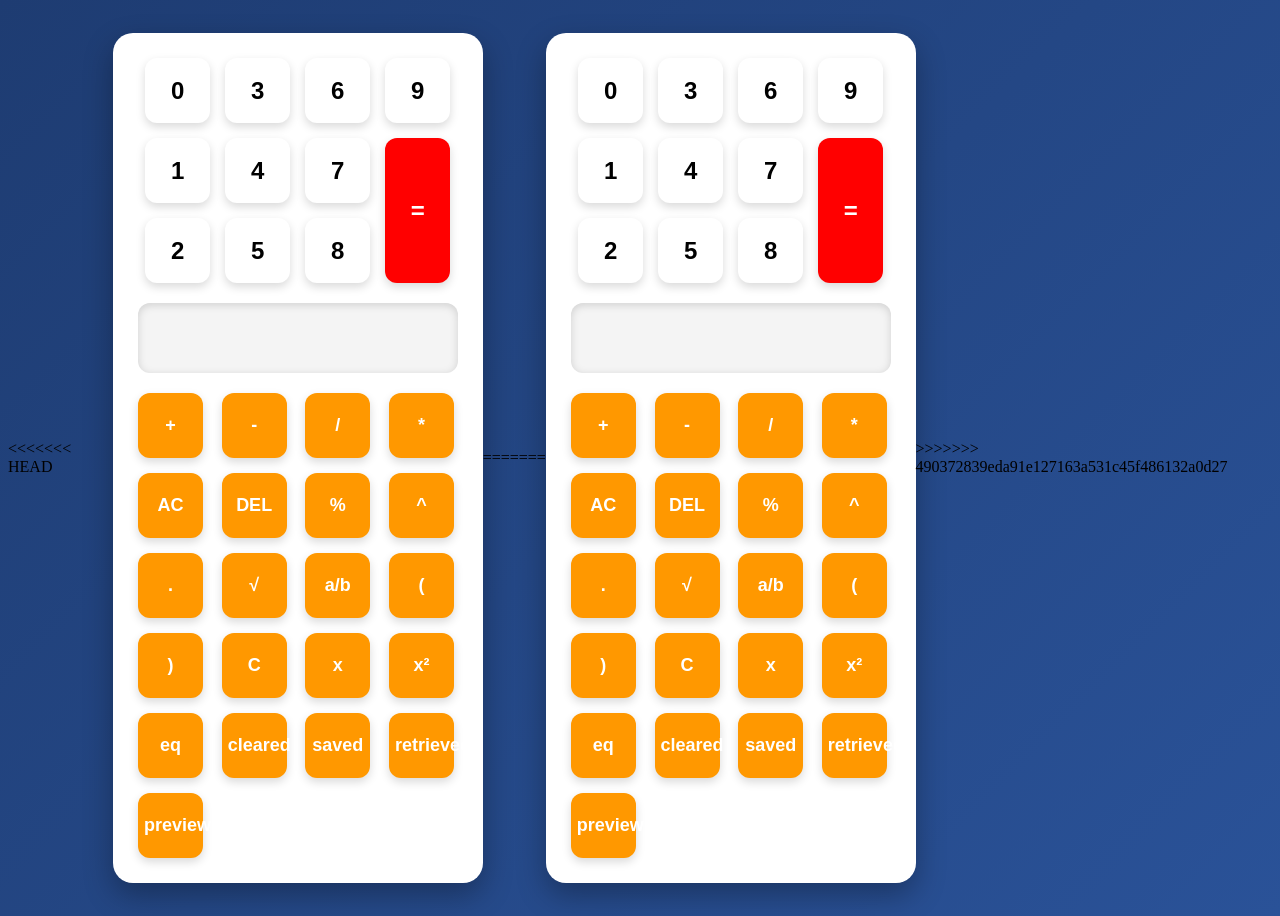
==== commit adc9a388: "Add files via upload" ====
--- a/index.html
+++ b/index.html
@@ -1,836 +1,186 @@
+<<<<<<< HEAD
+<!DOCTYPE html>
+<html lang="en">
+
+<head>
+
+<meta charset="UTF-8">
+<meta name="viewport" content="width=device-width, initial-scale=1.0">
+
+<title>Calculator</title>
+
+<!-- Links the CSS file for styling -->
+<link rel="stylesheet" href="style.css">
+
+</head>
+
+<body>
+
+<!-- Main calculator container -->
+<div class="calculator">
+    
+    <div class="number-section">
+
+        <button onclick="appendValue('0')">0</button>
+        <button onclick="appendValue('3')">3</button>
+        <button onclick="appendValue('6')">6</button>
+
+        <button onclick="appendValue('9')">9</button>
+
+        <button onclick="appendValue('1')">1</button>
+        <button onclick="appendValue('4')">4</button>
+        <button onclick="appendValue('7')">7</button>
+
+        <!-- Calculates the expression -->
+        <button class="equal" onclick="calculate()">=</button>
+
+        <button onclick="appendValue('2')">2</button>
+        <button onclick="appendValue('5')">5</button>
+        <button onclick="appendValue('8')">8</button>
+
+    </div>
+    <!-- Displays the input and result -->
+    <input type="text" id="display" readonly>
+
+    <!-- Operator buttons -->
+    <div class="operators">
+
+        <button onclick="appendValue('+')">+</button>
+        <button onclick="appendValue('-')">-</button>
+        <button onclick="appendValue('/')">/</button>
+        <button onclick="appendValue('*')">*</button>
+        <!-- clear -->
+        <button onclick="clearDisplay()">AC</button>
+        <button class="del_btn" onclick="deleteLast()">DEL</button>
+
+        <button onclick="appendValue('%')">%</button>
+        <button onclick="appendValue('^')">^</button>
+
+        <button onclick="decimal()">.</button>
+
+        <!-- Square Root -->
+        <button onclick="squareRootValue()">√</button>
+
+        <button onclick="decimalToFraction()">a/b</button>
+
+        <button onclick="appendValue('(')">(</button>
+        <button onclick="appendValue(')')">)</button>
+
+        <!-- Combination -->
+        <button onclick="appendValue('C')">C</button>
+
+        <!-- Quadratic Equation Buttons -->
+        <button onclick="appendValue('x')">x</button>
+
+        <button onclick="appendValue('x²')">x²</button>
+
+        <button onclick="appendValue('eq')">eq</button>
+        
+        <!-- history actions -->    
+        <button onclick="clearedHistory()">cleared</button>
+        <button onclick="saveHistory()">saved</button>
+        <button onclick="retrievehistory()">retrieved</button>
+        <button onclick="previewHistory()">preview</button>
+    </div>
+
+</div>
+
+<!-- Links the JavaScript file -->
+<script src="script.js"></script>
+
+</body>
+
+=======
 <!DOCTYPE html>
 <html lang="en">
+
 <head>
-    <meta charset="UTF-8">
-    <meta name="viewport"
-          content="width=device-width, initial-scale=1.0">
-    <title>
-        Scientific Calculator Enhancement
-    </title>
-    <!-- CSS -->
-    <link rel="stylesheet" 
-          href="style.css">
+
+<meta charset="UTF-8">
+<meta name="viewport" content="width=device-width, initial-scale=1.0">
+
+<title>Calculator</title>
+
+<!-- Links the CSS file for styling -->
+<link rel="stylesheet" href="style.css">
 
 </head>
+
 <body>
-<!-- =========================================
-     NAVIGATION
-========================================== -->
 
-<nav>
-    <div class="logo">
-        <h2>Calculator Enhancement</h2>
+<!-- Main calculator container -->
+<div class="calculator">
+    
+    <div class="number-section">
+
+        <button onclick="appendValue('0')">0</button>
+        <button onclick="appendValue('3')">3</button>
+        <button onclick="appendValue('6')">6</button>
+
+        <button onclick="appendValue('9')">9</button>
+
+        <button onclick="appendValue('1')">1</button>
+        <button onclick="appendValue('4')">4</button>
+        <button onclick="appendValue('7')">7</button>
+
+        <!-- Calculates the expression -->
+        <button class="equal" onclick="calculate()">=</button>
+
+        <button onclick="appendValue('2')">2</button>
+        <button onclick="appendValue('5')">5</button>
+        <button onclick="appendValue('8')">8</button>
+
     </div>
-    <ul>
-        <li><a href="#home">Home</a></li>
-        <li><a href="#introduction">Introduction</a></li>
-        <li><a href="#existing">Existing Calculator</a></li>
-        <li><a href="#combination">Combination</a></li>
-        <li><a href="#quadratic">Quadratic</a></li>
-        <li><a href="#testing">Testing</a></li>
-        <li><a href="#conclusion">Conclusion</a></li>
-    </ul>
-</nav>
-<!-- =========================================
-     HERO SECTION
-========================================== -->
-<header id="home">
-    <div class="hero-content">
-        <span class="badge">
-            Internship Technical Documentation
-        </span>
-        <h1>
-            Scientific Calculator Enhancement
-        </h1>
-        <h2>
-            Implementation of Combination (nCr)
-            and
-            Quadratic Equation Solver
-        </h2>
-        <p>
-            This documentation explains the design,
-            implementation, algorithms and testing of
-            the two mathematical features that were
-            added to an existing scientific calculator
-            during my internship.
-        </p>
-        <div class="hero-buttons">
-            <a href="#introduction"
-               class="btn">
-                Read Documentation
-            </a>
-            <a href="#combination"
-               class="btn-outline">
-                View Algorithms
-            </a>
-        </div>
+    <!-- Displays the input and result -->
+    <input type="text" id="display" readonly>
+
+    <!-- Operator buttons -->
+    <div class="operators">
+
+        <button onclick="appendValue('+')">+</button>
+        <button onclick="appendValue('-')">-</button>
+        <button onclick="appendValue('/')">/</button>
+        <button onclick="appendValue('*')">*</button>
+        <!-- clear -->
+        <button onclick="clearDisplay()">AC</button>
+        <button class="del_btn" onclick="deleteLast()">DEL</button>
+
+        <button onclick="appendValue('%')">%</button>
+        <button onclick="appendValue('^')">^</button>
+
+        <button onclick="decimal()">.</button>
+
+        <!-- Square Root -->
+        <button onclick="squareRootValue()">√</button>
+
+        <button onclick="decimalToFraction()">a/b</button>
+
+        <button onclick="appendValue('(')">(</button>
+        <button onclick="appendValue(')')">)</button>
+
+        <!-- Combination -->
+        <button onclick="appendValue('C')">C</button>
+
+        <!-- Quadratic Equation Buttons -->
+        <button onclick="appendValue('x')">x</button>
+
+        <button onclick="appendValue('x²')">x²</button>
+
+        <button onclick="appendValue('eq')">eq</button>
+        
+        <!-- history actions -->    
+        <button onclick="clearedHistory()">cleared</button>
+        <button onclick="saveHistory()">saved</button>
+        <button onclick="retrievehistory()">retrieved</button>
+        <button onclick="previewHistory()">preview</button>
     </div>
-</header>
-<!-- =========================================
-     ABOUT PROJECT
-========================================== -->
-
-<section class="about">
-    <div class="container">
-        <h2>
-            About This Project
-        </h2>
-        <p>
-            During my internship, I was assigned the
-            task of improving an existing scientific
-            calculator application.
-        </p>
-        <p>
-
-            The calculator already supported several
-            mathematical operations such as addition,
-            subtraction, multiplication, division,
-            exponentiation, square root,
-            decimal-to-fraction conversion and modulus.
-        </p>
-        <p>
-            My responsibility was to extend the
-            calculator by implementing two additional
-            mathematical features:
-        </p>
-        <div class="feature-cards">
-            <div class="card">
-
-                <h3>
-                    Combination (nCr)
-                </h3>
-                <p>
-                    Calculates the number of ways
-                    of selecting r objects from n
-                    objects without considering order.
-                </p>
-            </div>
-            <div class="card">
-                <h3>
-                    Quadratic Equation Solver
-                </h3>
-                <p>
-                    Solves quadratic equations
-                    entered in the format
-
-                    ax² + bx + c eq y
-
-                    using the quadratic formula.
-                </p>
-            </div>
-        </div>
-    </div>
-</section>
-
-<!-- =========================================
-     INTRODUCTION
-========================================== -->
-
-<section id="introduction">
-    <div class="container">
-        <h2>
-            Introduction
-        </h2>
-        <p>
-            Scientific calculators provide users with
-            the ability to perform both basic and
-            advanced mathematical computations.
-        </p>
-        <p>
-            During software development,
-            additional features can be introduced
-            to improve the capability of an
-            existing application.
-        </p>
-        <p>
-            This project focuses on the implementation
-            of two important mathematical functions:
-            Combination (nCr) and Quadratic Equation
-            Solver.
-        </p>
-        <p>
-            Both features were implemented in
-            JavaScript using manually designed
-            algorithms together with HTML and CSS
-            for the user interface.
-        </p>
-    </div>
-</section>
-<!-- =========================================
-     EXISTING CALCULATOR
-========================================== -->
-
-<section id="existing">
-    <div class="container">
-        <h2>
-            Existing Calculator Features
-        </h2>
-        <p>
-            Before enhancement, the calculator already
-            contained the following features.
-        </p>
-        <div class="grid">
-            <div class="feature-box">
-                Addition
-            </div>
-            <div class="feature-box">
-                Subtraction
-            </div>
-            <div class="feature-box">
-                Multiplication
-            </div>
-            <div class="feature-box">
-                Division
-            </div>
-            <div class="feature-box">
-
-                Modulus
-            </div>
-            <div class="feature-box">
-                Exponentiation
-            </div>
-            <div class="feature-box">
-                Square Root
-
-            </div>
-            <div class="feature-box">
-                Decimal to Fraction
-            </div>
-        </div>
-    </div>
-<!-- =========================================
-     CALCULATOR SCREENSHOT
-========================================== -->
-
-<div class="calculator-display">
-    <h3>
-        Original Calculator Interface
-    </h3>
-
-    <img 
-    src="images/Imag.jpeg"
-    alt="Scientific Calculator Screenshot"
-    class="calculator-image">
-    <p>
-        This screenshot shows the completed scientific
-        calculator interface after implementing additional
-        mathematical features including Combination (nCr)
-        and Quadratic Equation Solver.
-    </p>
 
 </div>
-</section>
 
-<!-- =========================================
-     COMBINATION (nCr)
-========================================== -->
-<section id="combination">
-    <div class="container">
-        <h2>
-            Combination (nCr)
-        </h2>
-        <p>
-            Combination is a mathematical operation used
-            to determine the number of possible selections
-            of r objects from a group of n objects where
-            the order of selection does not matter.
-        </p>
-        <div class="info-card">
-            <h3>
-                Formula
-            </h3>
+<!-- Links the JavaScript file -->
+<script src="script.js"></script>
 
-            <p class="formula">
-                nCr = n! / (r! (n-r)!)
-            </p>
-        </div>
-        <div class="info-card">
-            <h3>
-                Algorithm
-            </h3>
-            <ol>
-                <li>
-                Start the program.
-                </li>
-                <li>
-                    Receive the values of n and r.
-                </li>
+</body>
 
-                <li>
-                    Validate that n and r are positive integers.
-                </li>
-                <li>
-                    Calculate n factorial.
-                </li>
-
-                <li>
-                    Calculate r factorial.
-                </li>
-
-                <li>
-                    Calculate (n-r) factorial.
-                </li>
-
-                <li>
-                    Apply the combination formula.
-                </li>
-
-                <li>
-                    Display the result.
-                </li>
-                <li>
-                    Stop.
-                </li>
-            </ol>
-        </div>
-
-        <div class="info-card">
-            <h3>
-                Algorithm Flow
-            </h3>
-            <div class="flowchart">
-                <div>
-                    Start
-                </div>
-
-                <span>
-                    ↓
-                </span>
-
-                <div>
-                    Input n and r
-                </div>
-
-                <span>
-                  ↓
-                </span>
-
-                <div>
-                    Validate Values
-                </div>
-
-                <span>
-                    ↓
-                </span>
-
-                <div>
-                    Calculate Factorials
-                </div>
-
-                <span>
-                    ↓
-                </span>
-
-                <div>
-                    Calculate nCr
-                </div>
-
-                <span>
-                    ↓
-                </span>
-
-                <div>
-                    Display Answer
-                </div>
-
-                <span>
-                    ↓
-                </span>
-                <div>
-                    End
-                </div>
-
-            </div>
-
-        </div>
-
-        <div class="info-card">
-            <h3>
-                Example
-            </h3>
-
-            <p>
-                Calculate:
-            </p>
-
-            <p class="example">
-                5C2
-            </p>
-            <p>
-                n = 5
-                <br>
-                r = 2
-            </p>
-            <p>
-                5C2 = 5! / (2! x 3!)
-            </p>
-            <p>
-                5C2 = 120 / (2 x 6)
-            </p>
-            <p>
-                Answer = 10
-            </p>
-        </div>
-    </div>
-
-</section>
-
-
-<!-- =========================================
-     QUADRATIC EQUATION
-========================================== -->
-
-<section id="quadratic">
-    <div class="container">
-        <h2>
-            Quadratic Equation Solver
-        </h2>
-        <p>
-            The quadratic equation solver is used to
-            solve equations in the form:
-        </p>
-        <div class="formula">
-            ax² + bx + c eq y
-        </div>
-        <p>
-            The calculator converts the equation into
-            standard quadratic form:
-        </p>
-        <div class="formula">
-            ax² + bx + (c-y) = 0
-        </div>
-        <div class="info-card">
-            <h3>
-                Formula
-            </h3>
-            <p>
-                x₁ = (-b + √D) / 2a
-            </p>
-            <p>
-                x₂ = (-b - √D) / 2a
-            </p>
-            <p>
-                Where:
-                <br>
-                D = b² - 4ac
-            </p>
-
-        </div>
-
-        <div class="info-card">
-
-            <h3>
-                Algorithm
-            </h3>
-            <ol>
-                <li>
-                    Read the equation entered by the user.
-                </li>
-
-                <li>
-                    Search for the "eq" symbol.
-                </li>
-
-                <li>
-                    Separate the equation and the y value.
-                </li>
-
-                <li>
-                    Extract coefficients a, b and c.
-                </li>
-
-                <li>
-                    Convert the equation into standard form.
-                </li>
-
-                <li>
-                    Calculate the discriminant.
-                </li>
-
-                <li>
-                    If D is less than zero, display "No Real Roots".
-                </li>
-
-                <li>
-                    Otherwise calculate the roots.
-                </li>
-
-                <li>
-                    Display x₁ and x₂.
-                </li>
-            </ol>
-        </div>
-        <div class="info-card">
-            <h3>
-                Algorithm Flow
-            </h3>
-
-            <div class="flowchart">
-
-                <div>
-                    Start
-                </div>
-                <span>
-                    ↓
-                </span>
-                <div>
-                    Read Equation
-                </div>
-                <span>
-                    ↓
-                </span>
-                <div>
-                    Extract a,b,c
-                </div>
-                <span>
-                    ↓
-                </span>
-                <div>
-                    Calculate D
-                </div>
-                <span>
-                    ↓
-                </span>
-
-                <div>
-                    D < 0 ?
-                </div>
-                <span>
-                    ↓
-                </span>
-
-                <div>
-                    Calculate Roots
-                </div>
-                <span>
-                    ↓
-                </span>
-                <div>
-                    Display Result
-                </div>
-            </div>
-        </div>
-
-        <div class="info-card">
-            <h3>
-                Example
-            </h3>
-            <p class="example">
-                2x²-4x+5eq1
-            </p>
-            <p>
-                Convert:
-            </p>
-            <p>
-                2x²-4x+4=0
-            </p>
-            <p>
-                a = 2
-                <br>
-                b = -4
-                <br>
-                c = 4
-            </p>
-            <p>
-                D = (-4)² - 4(2)(4)
-            </p>
-
-            <p>
-                D = -16
-            </p>
-            <p>
-                Result:
-                <strong>
-                No Real Roots
-                </strong>
-            </p>
-        </div>
-    </div>
-</section>
-<!-- =========================================
-     TESTING
-========================================== -->
-
-<section id="testing">
-
-    <div class="container">
-        <h2>
-            Testing
-        </h2>
-        <p>
-            Testing was carried out to verify that the
-            implemented features produce correct results
-            for different inputs.
-        </p>
-        <table>
-            <tr>
-                <th>
-                    Feature
-                </th>
-
-                <th>
-                    Input
-                </th>
-
-                <th>
-                    Expected Output
-                </th>
-
-                <th>
-                    Actual Output
-                </th>
-
-                <th>
-                    Status
-                </th>
-            </tr>
-
-            <tr>
-                <td>
-                    Combination
-                </td>
-
-                <td>
-                    5C2
-                </td>
-
-                <td>
-                    10
-                </td>
-
-                <td>
-                    10
-                </td>
-
-                <td class="success">
-                    Passed
-                </td>
-
-            </tr>
-            <tr>
-
-                <td>
-                    Combination
-                </td>
-
-                <td>
-                    6C3
-                </td>
-
-                <td>
-                    20
-                </td>
-
-                <td>
-                    20
-                </td>
-
-                <td class="success">
-                    Passed
-                </td>
-
-            </tr>
-            <tr>
-                <td>
-                    Quadratic Equation
-                </td>
-
-                <td>
-                    x²+5x+6eq0
-                </td>
-
-                <td>
-                    x1=-2, x2=-3
-                </td>
-
-                <td>
-                    x1=-2, x2=-3
-                </td>
-
-                <td class="success">
-                    Passed
-                </td>
-            </tr>
-
-            <tr>
-                <td>
-                    Quadratic Equation
-                </td>
-
-                <td>
-                    2x²-4x+5eq1
-                </td>
-
-                <td>
-                    No Real Roots
-                </td>
-
-                <td>
-                    No Real Roots
-                </td>
-
-                <td class="success">
-                    Passed
-                </td>
-            </tr>
-        </table>
-    </div>
-</section>
-<!-- =========================================
-     CHALLENGES
-========================================== -->
-
-<section id="challenges">
-    <div class="container">
-
-        <h2>
-            Challenges Encountered
-        </h2>
-        <div class="card">
-            <h3>
-                1. Parsing Quadratic Equations
-            </h3>
-            <p>
-
-                Reading an equation entered in the format
-                ax²+bx+ceqy and extracting the values of
-                a, b and c was one of the main challenges.
-            </p>
-        </div>
-        <div class="card">
-            <h3>
-                2. Input Validation
-            </h3>
-            <p>
-
-                The calculator needed to handle invalid
-                inputs and prevent incorrect calculations.
-            </p>
-        </div>
-        <div class="card">
-            <h3>
-                3. Mathematical Implementation
-            </h3>
-            <p>
-                The algorithms were implemented manually
-                without relying on external mathematical
-                libraries.
-            </p>
-        </div>
-    </div>
-</section>
-<!-- =========================================
-     SOLUTIONS
-========================================== -->
-
-<section id="solutions">
-    <div class="container">
-        <h2>
-            Solutions Implemented
-        </h2>
-        <ul>
-            <li>
-                A custom equation parser was created to
-                identify coefficients from the user input.
-
-            </li>
-            <li>
-                Validation checks were added to detect
-                invalid numbers and expressions.
-            </li>
-            <li>
-                Mathematical algorithms such as factorial,
-                combination calculation and custom square
-                root calculation were implemented manually.
-            </li>
-        </ul>
-    </div>
-</section>
-<!-- =========================================
-     TECHNOLOGIES
-========================================== -->
-<section id="technology">
-    <div class="container">
-        <h2>
-            Technologies Used
-        </h2>
-        <div class="grid">
-            <div class="feature-box">
-                HTML
-            </div>
-            <div class="feature-box">
-                CSS
-            </div>
-            <div class="feature-box">
-                JavaScript
-            </div>
-        </div>
-    </div>
-</section>
-<!-- =========================================
-     FUTURE IMPROVEMENTS
-========================================== -->
-<section id="future">
-    <div class="container">
-        <h2>
-            Future Improvements
-        </h2>
-        <ul>
-            <li>
-                Add graphical representation of equations.
-            </li>
-            <li>
-                Add more scientific functions.
-            </li>
-            <li>
-                Add calculation history.
-            </li>
-            <li>
-                Add dark mode support.
-            </li>
-            <li>
-                Improve user interface design.
-            </li>
-        </ul>
-    </div>
-</section>
-
-<!-- =========================================
-     CONCLUSION
-========================================== -->
-<section id="conclusion">
-   <div class="container">
-        <h2>
-            Conclusion
-        </h2>
-        <p>
-            This internship task involved enhancing an
-            existing scientific calculator by adding
-            Combination (nCr) and Quadratic Equation
-            Solver features.
-        </p>
-        <p>
-            The features were implemented using
-            JavaScript algorithms without depending on
-            external libraries. The completed functions
-            were tested using different inputs to ensure
-            accurate results.
-        </p>
-    </div>
-</section>
-<!-- =========================================
-     FOOTER
-========================================== -->
-<footer>
-    <h3>
-        Scientific Calculator Enhancement
-    </h3>
-    <p>
-        Internship Technical Documentation
-    </p>
-    <p>
-        © 2026 All Rights Reserved
-    </p>
-</footer>
-</body>
+>>>>>>> 490372839eda91e127163a531c45f486132a0d27
 </html>
--- a/style.css
+++ b/style.css
@@ -1,293 +1,218 @@
-/* =========================================
-   GENERAL SETTINGS
-========================================= */
-
+<<<<<<< HEAD
+/* Reset default browser styles */
+*{
+    margin:0;
+    padding:0;
+    box-sizing:border-box;
+    font-family:Arial, Helvetica, sans-serif;
+}
+
+/* Center the calculator on the page */
+body{
+    display:flex;
+    justify-content:center;
+    align-items:center;
+    height:100vh;
+    background:linear-gradient(135deg, #1e3c72, #2a5298);
+}
+
+/* Main calculator container */
+.calculator{
+    width:340px; 
+    background:white;
+    padding:25px;
+    border-radius:20px; 
+    box-shadow:0 12px 30px rgba(0,0,0,0.3);
+}
+
+/* Calculator display screen */
+#display{
+    width:100%;
+    height:70px;
+    margin-bottom:20px;
+    padding:15px;
+    border:none;
+    border-radius:12px;
+    background:#f4f4f4;
+    font-size:2rem;
+    text-align:right;
+    color:#333;
+    box-shadow:inset 0 2px 8px rgba(0,0,0,0.15);
+}
+
+/* Grid layout for the number buttons */
+.number-section{
+    display:grid;
+    grid-template-columns:repeat(4,65px);
+    grid-template-rows:repeat(3,65px);
+    gap:15px;
+    justify-content:center;
+    margin-bottom:20px;
+}
+
+/* General button styling */
+button{
+    width:65px;
+    height:65px;
+    border:none;
+    border-radius:12px;
+    background:white;
+    font-size:1.5rem;
+    font-weight:bold;
+    cursor:pointer;
+    transition:0.3s;
+    box-shadow:0 4px 10px rgba(0,0,0,0.15);
+}
+
+/* Button hover effect */
+button:hover{
+    background:#4f8ef7;
+    color:#fff;
+    transform:scale(1.05);
+}
+
+/* Button click effect */
+button:active{
+    transform:scale(0.95);
+}
+
+/* Equal button spans two rows */
+.equal{
+    grid-row:2 / span 2;
+    grid-column:4;
+    height:145px;
+    background:red;
+    color:#fff;
+}
+
+.equal:hover{
+    background:red;
+}
+
+/* Grid layout for operator buttons */
+.operators{
+    display:grid;
+    grid-template-columns:repeat(4,1fr);
+    gap:15px;
+}
+
+/* Operator button styling */
+.operators button{
+    height:65px;
+    background:#ff9800;
+    color:#fff;
+    font-size:18px;
+}
+
+.operators button:hover{
+    background:#e68900;
+=======
+/* Reset default browser styles */
 *{
     margin:0;
     padding:0;
     box-sizing:border-box;
-}
-html{
-    scroll-behavior:smooth;
-}
+    font-family:Arial, Helvetica, sans-serif;
+}
+
+/* Center the calculator on the page */
 body{
-    font-family:Arial, sans-serif;
-    background:#f5f7fa;
-    color:#1f2937;
-    line-height:1.7;
-}
-/* =========================================
-   CONTAINER
-========================================= */
-
-.container{
-    width:90%;
-    max-width:1100px;
-    margin:auto;
-}
-/* =========================================
-   NAVIGATION BAR
-========================================= */
-nav{
-    background:#1f3a93;
-    color:white;
-    display:flex;
-    justify-content:space-between;
-    align-items:center;
-    padding:20px 60px;
-    position:sticky;
-    top:0;
-    z-index:1000;
-}
-.logo h2{
-   font-size:24px;
-}
-nav ul{
-    list-style:none;
-    display:flex;
-    gap:25px;
-}
-nav ul li a{
-    color:white;
-    text-decoration:none;
-    font-weight:500;
-    transition:0.3s;
-}
-nav ul li a:hover{
-    color:orange;
-}
-/* =========================================
-   HERO SECTION
-========================================= */
-
-header{
-    min-height:90vh;
     display:flex;
     justify-content:center;
     align-items:center;
-    text-align:center;
-    background:
-    linear-gradient(
-    rgba(31,58,147,0.9),
-    rgba(31,58,147,0.9)
-    )
-}
-
-.hero-content{
-    width:80%;
-}
-.badge{
-    background:white;
-    color:#1f3a93;
-    padding:8px 20px;
-    border-radius:20px;
-    font-size:14px;
-}
-.hero-content h1{
-    font-size:48px;
-    margin:25px 0;
-}
-.hero-content h2{
-    font-size:25px;
-    font-weight:400;
-}
-.hero-content p{
-    margin:25px auto;
-    max-width:800px;
-    font-size:18px;
-}
-.hero-buttons{
-    margin-top:30px;
-}
-.btn,
-.btn-outline{
-    display:inline-block;
-    padding:12px 25px;
-    margin:10px;
-    border-radius:30px;
-    text-decoration:none;
-    font-weight:bold;
-}
-.btn{
-    background:#2563eb;
-    color:white;
-}
-.btn-outline{
-    border:2px solid white;
-    color:white;
-}
-/* =========================================
-   SECTIONS
-========================================= */
-section{
-    padding:70px 0;
-}
-section h2{
-    text-align:center;
-    color:#1f3a93;
-    font-size:35px;
-    margin-bottom:30px;
-}
-section p{
-    margin-bottom:15px;
-}
-
-/* =========================================
-   CARDS
-========================================= */
-.feature-cards{
-    display:grid;
-    grid-template-columns:repeat(2,1fr);
-    gap:25px;
-    margin-top:30px;
-}
-.card,
-.info-card{
+    height:100vh;
+    background:linear-gradient(135deg, #1e3c72, #2a5298);
+}
+
+/* Main calculator container */
+.calculator{
+    width:340px; 
     background:white;
     padding:25px;
+    border-radius:20px; 
+    box-shadow:0 12px 30px rgba(0,0,0,0.3);
+}
+
+/* Calculator display screen */
+#display{
+    width:100%;
+    height:70px;
+    margin-bottom:20px;
+    padding:15px;
+    border:none;
     border-radius:12px;
-    box-shadow:
-    0 5px 20px rgba(0,0,0,0.08);
-    margin-bottom:25px;
-}
-.card h3,
-.info-card h3{
-    color:#2563eb;
-    margin-bottom:15px;
-}
-/* =========================================
-   FEATURE GRID
-========================================= */
-.grid{
+    background:#f4f4f4;
+    font-size:2rem;
+    text-align:right;
+    color:#333;
+    box-shadow:inset 0 2px 8px rgba(0,0,0,0.15);
+}
+
+/* Grid layout for the number buttons */
+.number-section{
+    display:grid;
+    grid-template-columns:repeat(4,65px);
+    grid-template-rows:repeat(3,65px);
+    gap:15px;
+    justify-content:center;
+    margin-bottom:20px;
+}
+
+/* General button styling */
+button{
+    width:65px;
+    height:65px;
+    border:none;
+    border-radius:12px;
+    background:white;
+    font-size:1.5rem;
+    font-weight:bold;
+    cursor:pointer;
+    transition:0.3s;
+    box-shadow:0 4px 10px rgba(0,0,0,0.15);
+}
+
+/* Button hover effect */
+button:hover{
+    background:#4f8ef7;
+    color:#fff;
+    transform:scale(1.05);
+}
+
+/* Button click effect */
+button:active{
+    transform:scale(0.95);
+}
+
+/* Equal button spans two rows */
+.equal{
+    grid-row:2 / span 2;
+    grid-column:4;
+    height:145px;
+    background:red;
+    color:#fff;
+}
+
+.equal:hover{
+    background:red;
+}
+
+/* Grid layout for operator buttons */
+.operators{
     display:grid;
     grid-template-columns:repeat(4,1fr);
-    gap:20px;
-}
-.feature-box{
-    background:white;
-    padding:25px;
-    text-align:center;
-    border-radius:10px;
-    box-shadow:
-    0 4px 15px rgba(0,0,0,0.08);
-    font-weight:bold;
-}
-/* =========================================
-   FORMULA
-========================================= */
-.formula{
-    background:#eaf4ff;
-    padding:20px;
-    text-align:center;
-    font-size:25px;
-    font-weight:bold;
-    border-left:5px solid #2563eb;
-    margin:20px 0;
-}
-/* =========================================
-   EXAMPLE BOX
-========================================= */
-.example{
-    background:#f1f5f9;
-    padding:20px;
-    border-radius:10px;
-    font-weight:bold;
-}
-/* =========================================
-   FLOWCHART
-========================================= */
-.flowchart{
-    text-align:center;
-}
-.flowchart div{
-    background:black;
-    color:white;
-    display:inline-block;
-    padding:15px 30px;
-    border-radius:8px;
-    margin:10px;
-}
-.flowchart span{
-    display:block;
-    font-size:25px;
-}
-/* =========================================
-   TABLE
-========================================= */
-table{
-    width:100%;
-    border-collapse:collapse;
-    background:white;
-    margin-top:25px;
-}
-table th{
-    background:white;
-    color:white;
-    padding:15px;
-}
-table td{
-    padding:15px;
-    border:1px solid black;
-    text-align:center;
-}
-.success{
-    color:#16a34a;
-    font-weight:bold;
-}
-/* =========================================
-   FOOTER
-========================================= */
-footer{
-    background:#1f3a93;
-    color:white;
-    text-align:center;
-    padding:30px;
-}
-/* =========================================
-   RESPONSIVE DESIGN
-========================================= */
-@media(max-width:900px){
-    nav{
-        flex-direction:column;
-    }
-    nav ul{
-        flex-direction:column;
-        margin-top:20px;
-        text-align:center;
-    }
-    .feature-cards{
-        grid-template-columns:1fr;
-    }
-    .grid{
-        grid-template-columns:repeat(2,1fr);
-    }
-    .hero-content h1{
-        font-size:35px;
-    }
-}
-@media(max-width:500px){
-    .grid{
-        grid-template-columns:1fr;
-    }
-    .hero-content h1{
-        font-size:28px;
-    }
-}
-/* =========================================
-   CALCULATOR SCREENSHOT
-========================================= */
-.calculator-display{
-    background:white;
-    padding:30px;
-    margin-top:40px;
-    border-radius:15px;
-    text-align:center;
-    box-shadow:0 5px 20px rgba(0,0,0,0.08);
-}
-.calculator-image{
-    width:350px;
-    max-width:100%;
-    margin:20px auto;
-    border-radius:15px;
-    display:block;
+    gap:15px;
+}
+
+/* Operator button styling */
+.operators button{
+    height:65px;
+    background:#ff9800;
+    color:#fff;
+    font-size:18px;
+}
+
+.operators button:hover{
+    background:#e68900;
+>>>>>>> 490372839eda91e127163a531c45f486132a0d27
 }
--- a/style.css
+++ b/style.css
@@ -1,293 +1,218 @@
-/* =========================================
-   GENERAL SETTINGS
-========================================= */
-
+<<<<<<< HEAD
+/* Reset default browser styles */
+*{
+    margin:0;
+    padding:0;
+    box-sizing:border-box;
+    font-family:Arial, Helvetica, sans-serif;
+}
+
+/* Center the calculator on the page */
+body{
+    display:flex;
+    justify-content:center;
+    align-items:center;
+    height:100vh;
+    background:linear-gradient(135deg, #1e3c72, #2a5298);
+}
+
+/* Main calculator container */
+.calculator{
+    width:340px; 
+    background:white;
+    padding:25px;
+    border-radius:20px; 
+    box-shadow:0 12px 30px rgba(0,0,0,0.3);
+}
+
+/* Calculator display screen */
+#display{
+    width:100%;
+    height:70px;
+    margin-bottom:20px;
+    padding:15px;
+    border:none;
+    border-radius:12px;
+    background:#f4f4f4;
+    font-size:2rem;
+    text-align:right;
+    color:#333;
+    box-shadow:inset 0 2px 8px rgba(0,0,0,0.15);
+}
+
+/* Grid layout for the number buttons */
+.number-section{
+    display:grid;
+    grid-template-columns:repeat(4,65px);
+    grid-template-rows:repeat(3,65px);
+    gap:15px;
+    justify-content:center;
+    margin-bottom:20px;
+}
+
+/* General button styling */
+button{
+    width:65px;
+    height:65px;
+    border:none;
+    border-radius:12px;
+    background:white;
+    font-size:1.5rem;
+    font-weight:bold;
+    cursor:pointer;
+    transition:0.3s;
+    box-shadow:0 4px 10px rgba(0,0,0,0.15);
+}
+
+/* Button hover effect */
+button:hover{
+    background:#4f8ef7;
+    color:#fff;
+    transform:scale(1.05);
+}
+
+/* Button click effect */
+button:active{
+    transform:scale(0.95);
+}
+
+/* Equal button spans two rows */
+.equal{
+    grid-row:2 / span 2;
+    grid-column:4;
+    height:145px;
+    background:red;
+    color:#fff;
+}
+
+.equal:hover{
+    background:red;
+}
+
+/* Grid layout for operator buttons */
+.operators{
+    display:grid;
+    grid-template-columns:repeat(4,1fr);
+    gap:15px;
+}
+
+/* Operator button styling */
+.operators button{
+    height:65px;
+    background:#ff9800;
+    color:#fff;
+    font-size:18px;
+}
+
+.operators button:hover{
+    background:#e68900;
+=======
+/* Reset default browser styles */
 *{
     margin:0;
     padding:0;
     box-sizing:border-box;
-}
-html{
-    scroll-behavior:smooth;
-}
+    font-family:Arial, Helvetica, sans-serif;
+}
+
+/* Center the calculator on the page */
 body{
-    font-family:Arial, sans-serif;
-    background:#f5f7fa;
-    color:#1f2937;
-    line-height:1.7;
-}
-/* =========================================
-   CONTAINER
-========================================= */
-
-.container{
-    width:90%;
-    max-width:1100px;
-    margin:auto;
-}
-/* =========================================
-   NAVIGATION BAR
-========================================= */
-nav{
-    background:#1f3a93;
-    color:white;
-    display:flex;
-    justify-content:space-between;
-    align-items:center;
-    padding:20px 60px;
-    position:sticky;
-    top:0;
-    z-index:1000;
-}
-.logo h2{
-   font-size:24px;
-}
-nav ul{
-    list-style:none;
-    display:flex;
-    gap:25px;
-}
-nav ul li a{
-    color:white;
-    text-decoration:none;
-    font-weight:500;
-    transition:0.3s;
-}
-nav ul li a:hover{
-    color:orange;
-}
-/* =========================================
-   HERO SECTION
-========================================= */
-
-header{
-    min-height:90vh;
     display:flex;
     justify-content:center;
     align-items:center;
-    text-align:center;
-    background:
-    linear-gradient(
-    rgba(31,58,147,0.9),
-    rgba(31,58,147,0.9)
-    )
-}
-
-.hero-content{
-    width:80%;
-}
-.badge{
-    background:white;
-    color:#1f3a93;
-    padding:8px 20px;
-    border-radius:20px;
-    font-size:14px;
-}
-.hero-content h1{
-    font-size:48px;
-    margin:25px 0;
-}
-.hero-content h2{
-    font-size:25px;
-    font-weight:400;
-}
-.hero-content p{
-    margin:25px auto;
-    max-width:800px;
-    font-size:18px;
-}
-.hero-buttons{
-    margin-top:30px;
-}
-.btn,
-.btn-outline{
-    display:inline-block;
-    padding:12px 25px;
-    margin:10px;
-    border-radius:30px;
-    text-decoration:none;
-    font-weight:bold;
-}
-.btn{
-    background:#2563eb;
-    color:white;
-}
-.btn-outline{
-    border:2px solid white;
-    color:white;
-}
-/* =========================================
-   SECTIONS
-========================================= */
-section{
-    padding:70px 0;
-}
-section h2{
-    text-align:center;
-    color:#1f3a93;
-    font-size:35px;
-    margin-bottom:30px;
-}
-section p{
-    margin-bottom:15px;
-}
-
-/* =========================================
-   CARDS
-========================================= */
-.feature-cards{
-    display:grid;
-    grid-template-columns:repeat(2,1fr);
-    gap:25px;
-    margin-top:30px;
-}
-.card,
-.info-card{
+    height:100vh;
+    background:linear-gradient(135deg, #1e3c72, #2a5298);
+}
+
+/* Main calculator container */
+.calculator{
+    width:340px; 
     background:white;
     padding:25px;
+    border-radius:20px; 
+    box-shadow:0 12px 30px rgba(0,0,0,0.3);
+}
+
+/* Calculator display screen */
+#display{
+    width:100%;
+    height:70px;
+    margin-bottom:20px;
+    padding:15px;
+    border:none;
     border-radius:12px;
-    box-shadow:
-    0 5px 20px rgba(0,0,0,0.08);
-    margin-bottom:25px;
-}
-.card h3,
-.info-card h3{
-    color:#2563eb;
-    margin-bottom:15px;
-}
-/* =========================================
-   FEATURE GRID
-========================================= */
-.grid{
+    background:#f4f4f4;
+    font-size:2rem;
+    text-align:right;
+    color:#333;
+    box-shadow:inset 0 2px 8px rgba(0,0,0,0.15);
+}
+
+/* Grid layout for the number buttons */
+.number-section{
+    display:grid;
+    grid-template-columns:repeat(4,65px);
+    grid-template-rows:repeat(3,65px);
+    gap:15px;
+    justify-content:center;
+    margin-bottom:20px;
+}
+
+/* General button styling */
+button{
+    width:65px;
+    height:65px;
+    border:none;
+    border-radius:12px;
+    background:white;
+    font-size:1.5rem;
+    font-weight:bold;
+    cursor:pointer;
+    transition:0.3s;
+    box-shadow:0 4px 10px rgba(0,0,0,0.15);
+}
+
+/* Button hover effect */
+button:hover{
+    background:#4f8ef7;
+    color:#fff;
+    transform:scale(1.05);
+}
+
+/* Button click effect */
+button:active{
+    transform:scale(0.95);
+}
+
+/* Equal button spans two rows */
+.equal{
+    grid-row:2 / span 2;
+    grid-column:4;
+    height:145px;
+    background:red;
+    color:#fff;
+}
+
+.equal:hover{
+    background:red;
+}
+
+/* Grid layout for operator buttons */
+.operators{
     display:grid;
     grid-template-columns:repeat(4,1fr);
-    gap:20px;
-}
-.feature-box{
-    background:white;
-    padding:25px;
-    text-align:center;
-    border-radius:10px;
-    box-shadow:
-    0 4px 15px rgba(0,0,0,0.08);
-    font-weight:bold;
-}
-/* =========================================
-   FORMULA
-========================================= */
-.formula{
-    background:#eaf4ff;
-    padding:20px;
-    text-align:center;
-    font-size:25px;
-    font-weight:bold;
-    border-left:5px solid #2563eb;
-    margin:20px 0;
-}
-/* =========================================
-   EXAMPLE BOX
-========================================= */
-.example{
-    background:#f1f5f9;
-    padding:20px;
-    border-radius:10px;
-    font-weight:bold;
-}
-/* =========================================
-   FLOWCHART
-========================================= */
-.flowchart{
-    text-align:center;
-}
-.flowchart div{
-    background:black;
-    color:white;
-    display:inline-block;
-    padding:15px 30px;
-    border-radius:8px;
-    margin:10px;
-}
-.flowchart span{
-    display:block;
-    font-size:25px;
-}
-/* =========================================
-   TABLE
-========================================= */
-table{
-    width:100%;
-    border-collapse:collapse;
-    background:white;
-    margin-top:25px;
-}
-table th{
-    background:white;
-    color:white;
-    padding:15px;
-}
-table td{
-    padding:15px;
-    border:1px solid black;
-    text-align:center;
-}
-.success{
-    color:#16a34a;
-    font-weight:bold;
-}
-/* =========================================
-   FOOTER
-========================================= */
-footer{
-    background:#1f3a93;
-    color:white;
-    text-align:center;
-    padding:30px;
-}
-/* =========================================
-   RESPONSIVE DESIGN
-========================================= */
-@media(max-width:900px){
-    nav{
-        flex-direction:column;
-    }
-    nav ul{
-        flex-direction:column;
-        margin-top:20px;
-        text-align:center;
-    }
-    .feature-cards{
-        grid-template-columns:1fr;
-    }
-    .grid{
-        grid-template-columns:repeat(2,1fr);
-    }
-    .hero-content h1{
-        font-size:35px;
-    }
-}
-@media(max-width:500px){
-    .grid{
-        grid-template-columns:1fr;
-    }
-    .hero-content h1{
-        font-size:28px;
-    }
-}
-/* =========================================
-   CALCULATOR SCREENSHOT
-========================================= */
-.calculator-display{
-    background:white;
-    padding:30px;
-    margin-top:40px;
-    border-radius:15px;
-    text-align:center;
-    box-shadow:0 5px 20px rgba(0,0,0,0.08);
-}
-.calculator-image{
-    width:350px;
-    max-width:100%;
-    margin:20px auto;
-    border-radius:15px;
-    display:block;
+    gap:15px;
+}
+
+/* Operator button styling */
+.operators button{
+    height:65px;
+    background:#ff9800;
+    color:#fff;
+    font-size:18px;
+}
+
+.operators button:hover{
+    background:#e68900;
+>>>>>>> 490372839eda91e127163a531c45f486132a0d27
 }
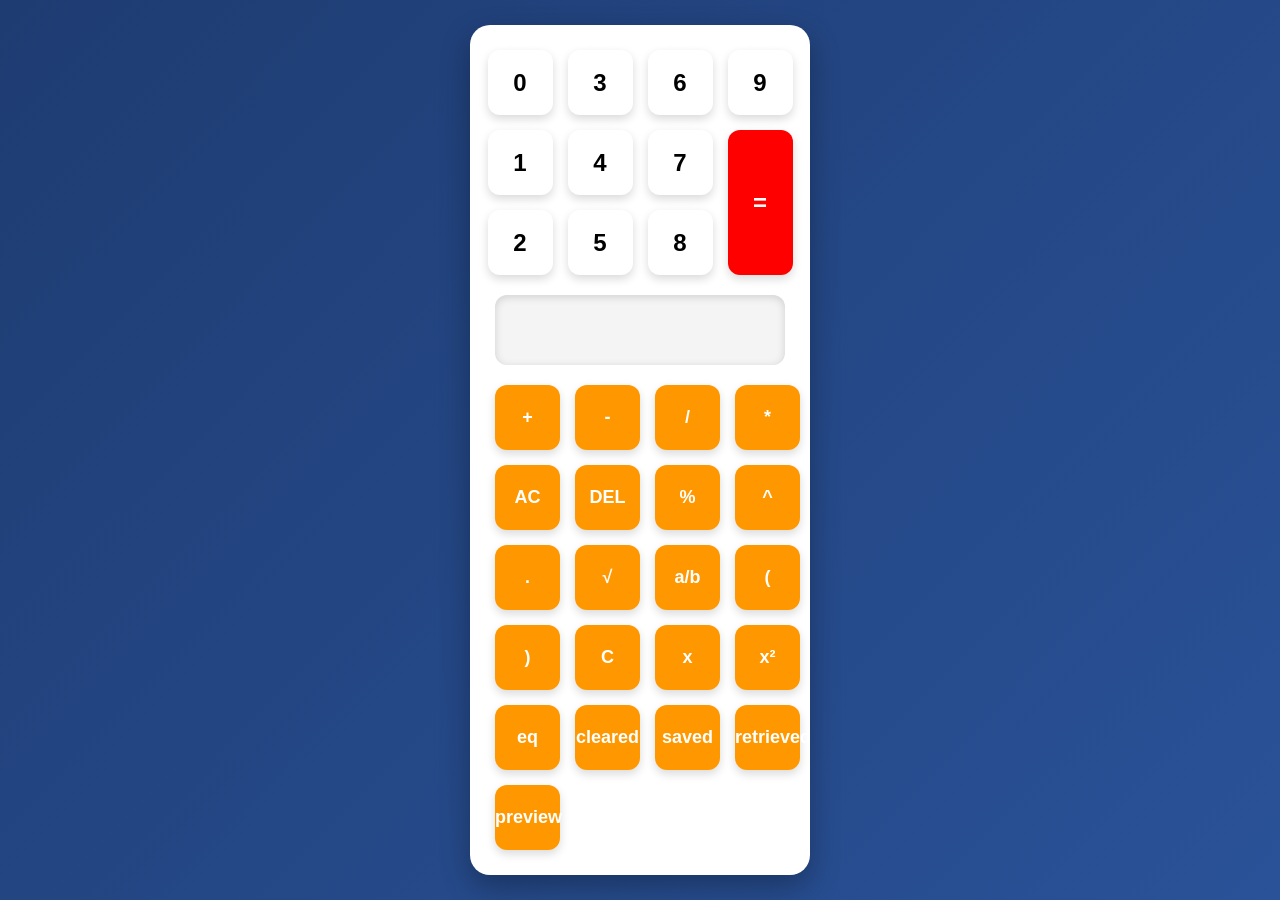
==== commit d961f588: "fixed" ====
--- a/index.html
+++ b/index.html
@@ -1,4 +1,4 @@
-<<<<<<< HEAD
+
 <!DOCTYPE html>
 <html lang="en">
 
@@ -89,98 +89,4 @@
 <script src="script.js"></script>
 
 </body>
-
-=======
-<!DOCTYPE html>
-<html lang="en">
-
-<head>
-
-<meta charset="UTF-8">
-<meta name="viewport" content="width=device-width, initial-scale=1.0">
-
-<title>Calculator</title>
-
-<!-- Links the CSS file for styling -->
-<link rel="stylesheet" href="style.css">
-
-</head>
-
-<body>
-
-<!-- Main calculator container -->
-<div class="calculator">
-    
-    <div class="number-section">
-
-        <button onclick="appendValue('0')">0</button>
-        <button onclick="appendValue('3')">3</button>
-        <button onclick="appendValue('6')">6</button>
-
-        <button onclick="appendValue('9')">9</button>
-
-        <button onclick="appendValue('1')">1</button>
-        <button onclick="appendValue('4')">4</button>
-        <button onclick="appendValue('7')">7</button>
-
-        <!-- Calculates the expression -->
-        <button class="equal" onclick="calculate()">=</button>
-
-        <button onclick="appendValue('2')">2</button>
-        <button onclick="appendValue('5')">5</button>
-        <button onclick="appendValue('8')">8</button>
-
-    </div>
-    <!-- Displays the input and result -->
-    <input type="text" id="display" readonly>
-
-    <!-- Operator buttons -->
-    <div class="operators">
-
-        <button onclick="appendValue('+')">+</button>
-        <button onclick="appendValue('-')">-</button>
-        <button onclick="appendValue('/')">/</button>
-        <button onclick="appendValue('*')">*</button>
-        <!-- clear -->
-        <button onclick="clearDisplay()">AC</button>
-        <button class="del_btn" onclick="deleteLast()">DEL</button>
-
-        <button onclick="appendValue('%')">%</button>
-        <button onclick="appendValue('^')">^</button>
-
-        <button onclick="decimal()">.</button>
-
-        <!-- Square Root -->
-        <button onclick="squareRootValue()">√</button>
-
-        <button onclick="decimalToFraction()">a/b</button>
-
-        <button onclick="appendValue('(')">(</button>
-        <button onclick="appendValue(')')">)</button>
-
-        <!-- Combination -->
-        <button onclick="appendValue('C')">C</button>
-
-        <!-- Quadratic Equation Buttons -->
-        <button onclick="appendValue('x')">x</button>
-
-        <button onclick="appendValue('x²')">x²</button>
-
-        <button onclick="appendValue('eq')">eq</button>
-        
-        <!-- history actions -->    
-        <button onclick="clearedHistory()">cleared</button>
-        <button onclick="saveHistory()">saved</button>
-        <button onclick="retrievehistory()">retrieved</button>
-        <button onclick="previewHistory()">preview</button>
-    </div>
-
-</div>
-
-<!-- Links the JavaScript file -->
-<script src="script.js"></script>
-
-</body>
-
->>>>>>> 490372839eda91e127163a531c45f486132a0d27
 </html>
--- a/style.css
+++ b/style.css
@@ -1,4 +1,4 @@
-<<<<<<< HEAD
+
 /* Reset default browser styles */
 *{
     margin:0;
@@ -106,113 +106,5 @@
 
 .operators button:hover{
     background:#e68900;
-=======
-/* Reset default browser styles */
-*{
-    margin:0;
-    padding:0;
-    box-sizing:border-box;
-    font-family:Arial, Helvetica, sans-serif;
-}
-
-/* Center the calculator on the page */
-body{
-    display:flex;
-    justify-content:center;
-    align-items:center;
-    height:100vh;
-    background:linear-gradient(135deg, #1e3c72, #2a5298);
-}
-
-/* Main calculator container */
-.calculator{
-    width:340px; 
-    background:white;
-    padding:25px;
-    border-radius:20px; 
-    box-shadow:0 12px 30px rgba(0,0,0,0.3);
-}
-
-/* Calculator display screen */
-#display{
-    width:100%;
-    height:70px;
-    margin-bottom:20px;
-    padding:15px;
-    border:none;
-    border-radius:12px;
-    background:#f4f4f4;
-    font-size:2rem;
-    text-align:right;
-    color:#333;
-    box-shadow:inset 0 2px 8px rgba(0,0,0,0.15);
-}
-
-/* Grid layout for the number buttons */
-.number-section{
-    display:grid;
-    grid-template-columns:repeat(4,65px);
-    grid-template-rows:repeat(3,65px);
-    gap:15px;
-    justify-content:center;
-    margin-bottom:20px;
-}
-
-/* General button styling */
-button{
-    width:65px;
-    height:65px;
-    border:none;
-    border-radius:12px;
-    background:white;
-    font-size:1.5rem;
-    font-weight:bold;
-    cursor:pointer;
-    transition:0.3s;
-    box-shadow:0 4px 10px rgba(0,0,0,0.15);
-}
-
-/* Button hover effect */
-button:hover{
-    background:#4f8ef7;
-    color:#fff;
-    transform:scale(1.05);
-}
-
-/* Button click effect */
-button:active{
-    transform:scale(0.95);
-}
-
-/* Equal button spans two rows */
-.equal{
-    grid-row:2 / span 2;
-    grid-column:4;
-    height:145px;
-    background:red;
-    color:#fff;
-}
-
-.equal:hover{
-    background:red;
-}
-
-/* Grid layout for operator buttons */
-.operators{
-    display:grid;
-    grid-template-columns:repeat(4,1fr);
-    gap:15px;
-}
-
-/* Operator button styling */
-.operators button{
-    height:65px;
-    background:#ff9800;
-    color:#fff;
-    font-size:18px;
-}
-
-.operators button:hover{
-    background:#e68900;
->>>>>>> 490372839eda91e127163a531c45f486132a0d27
+
 }
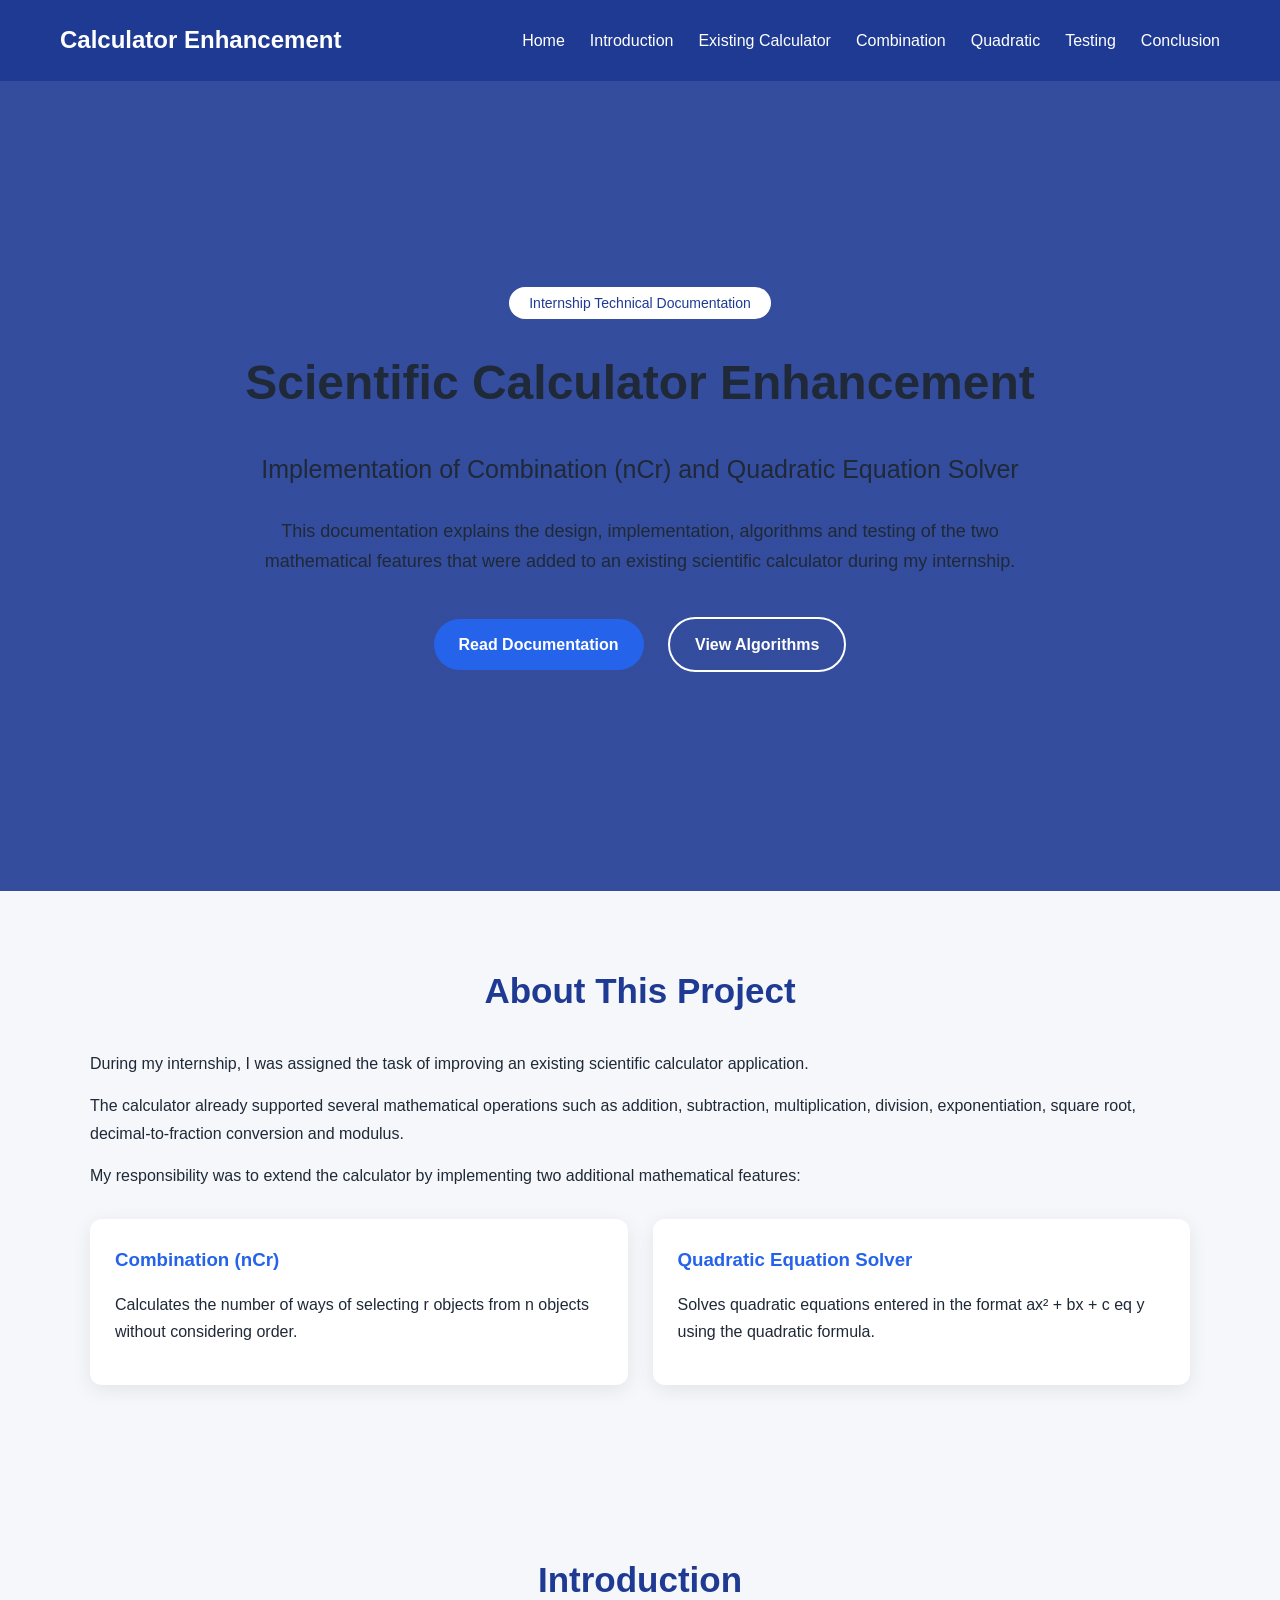
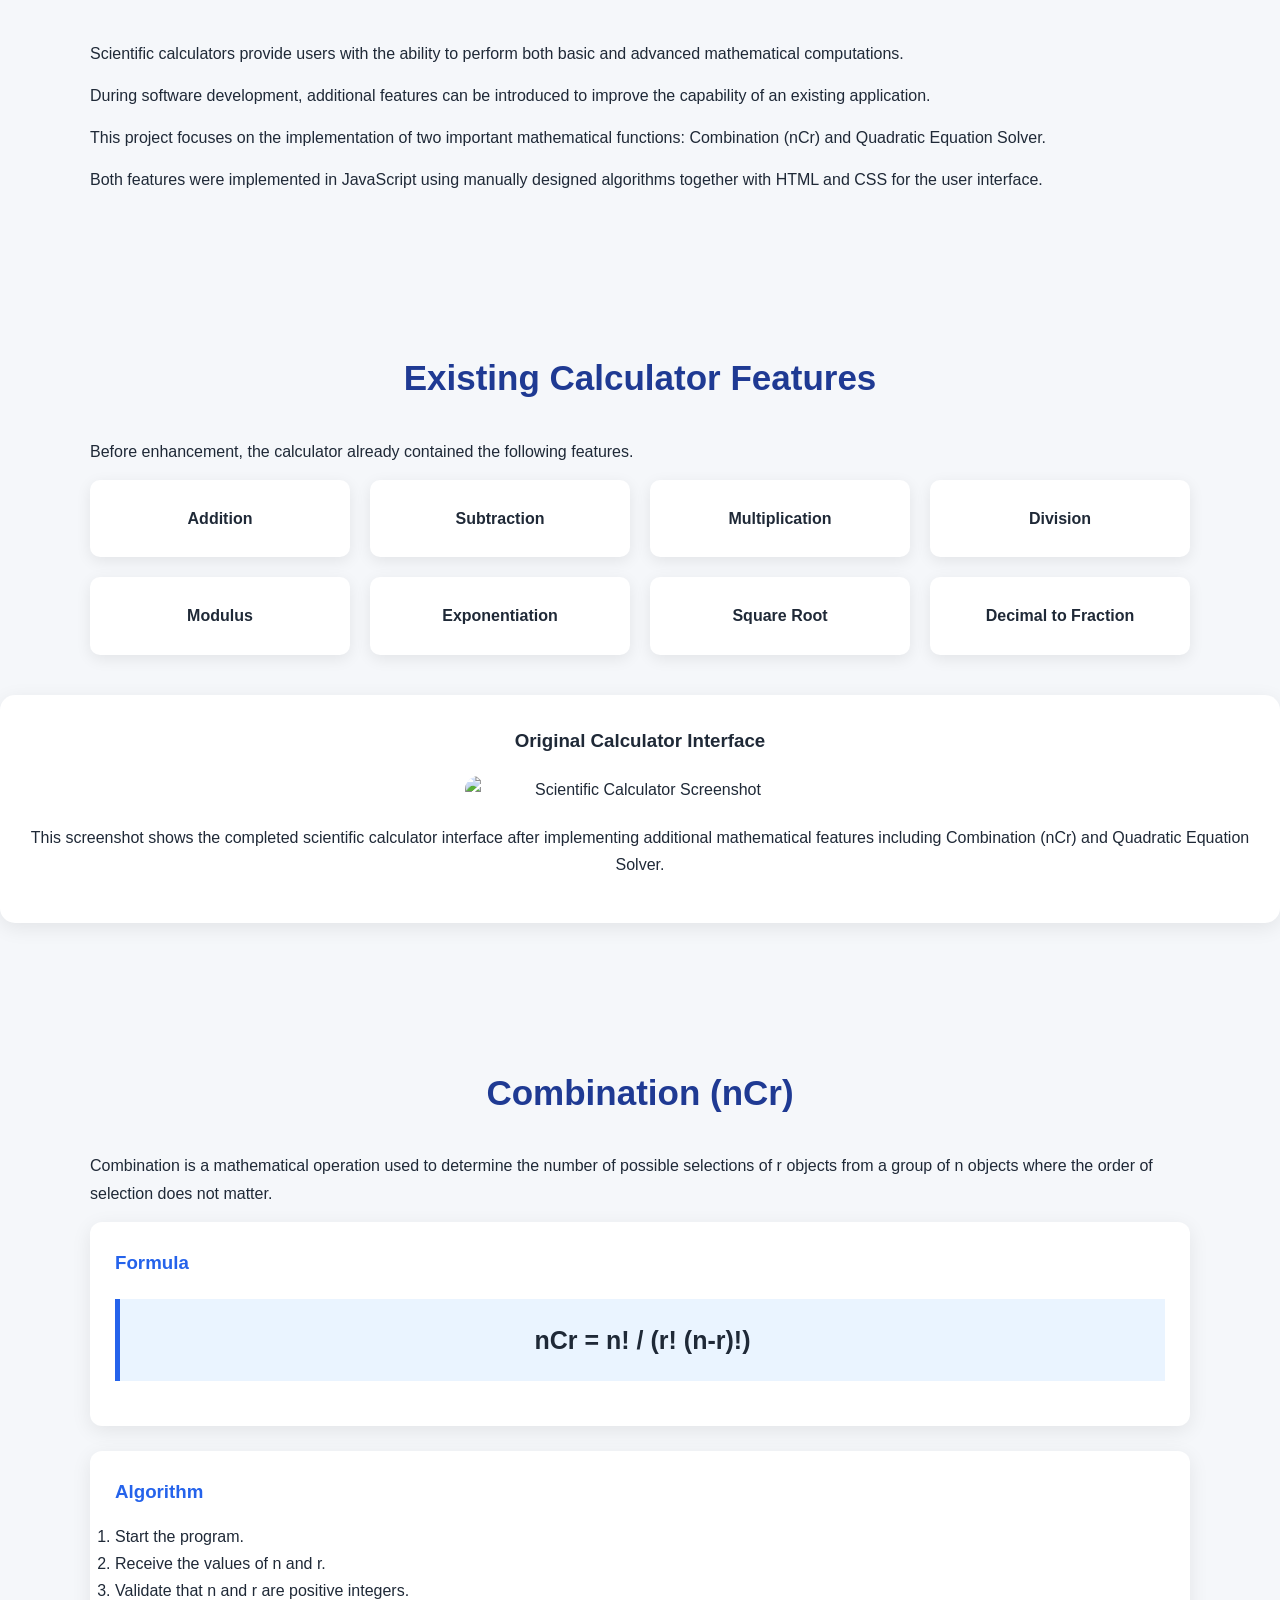
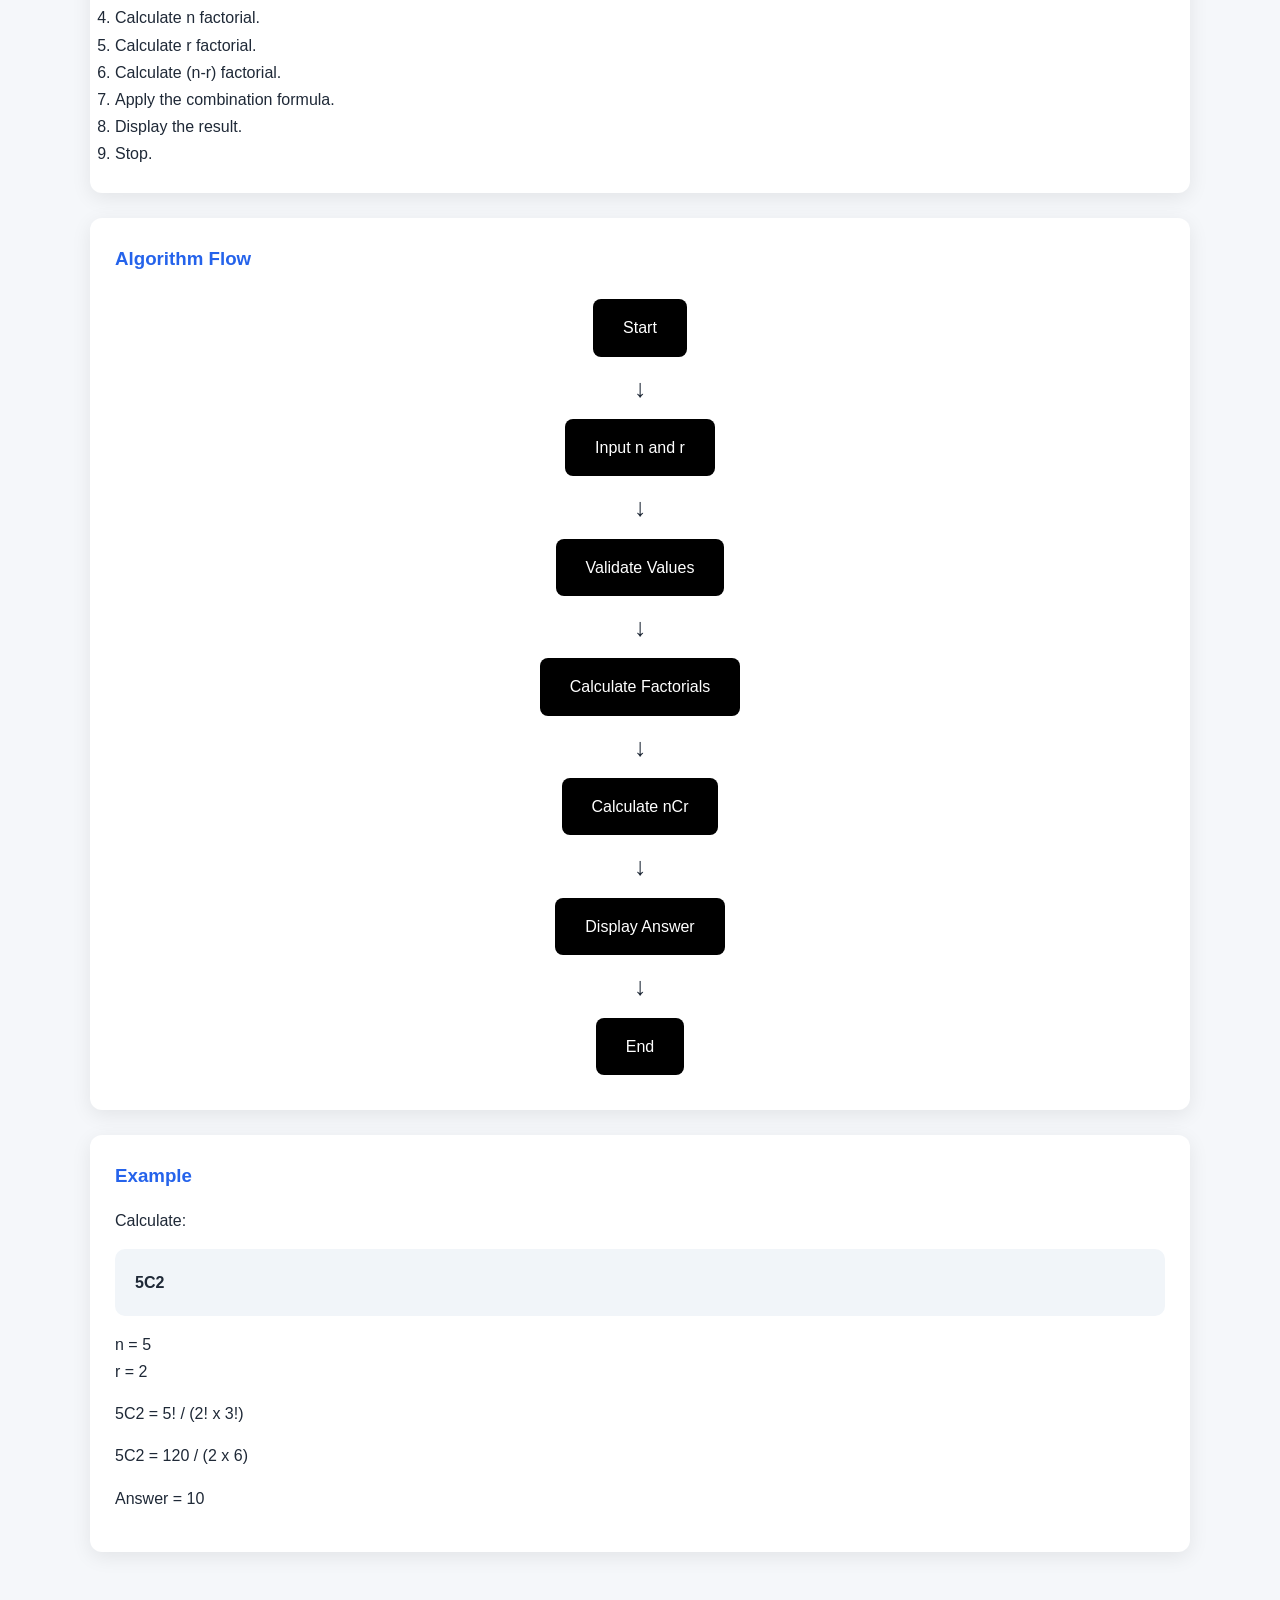
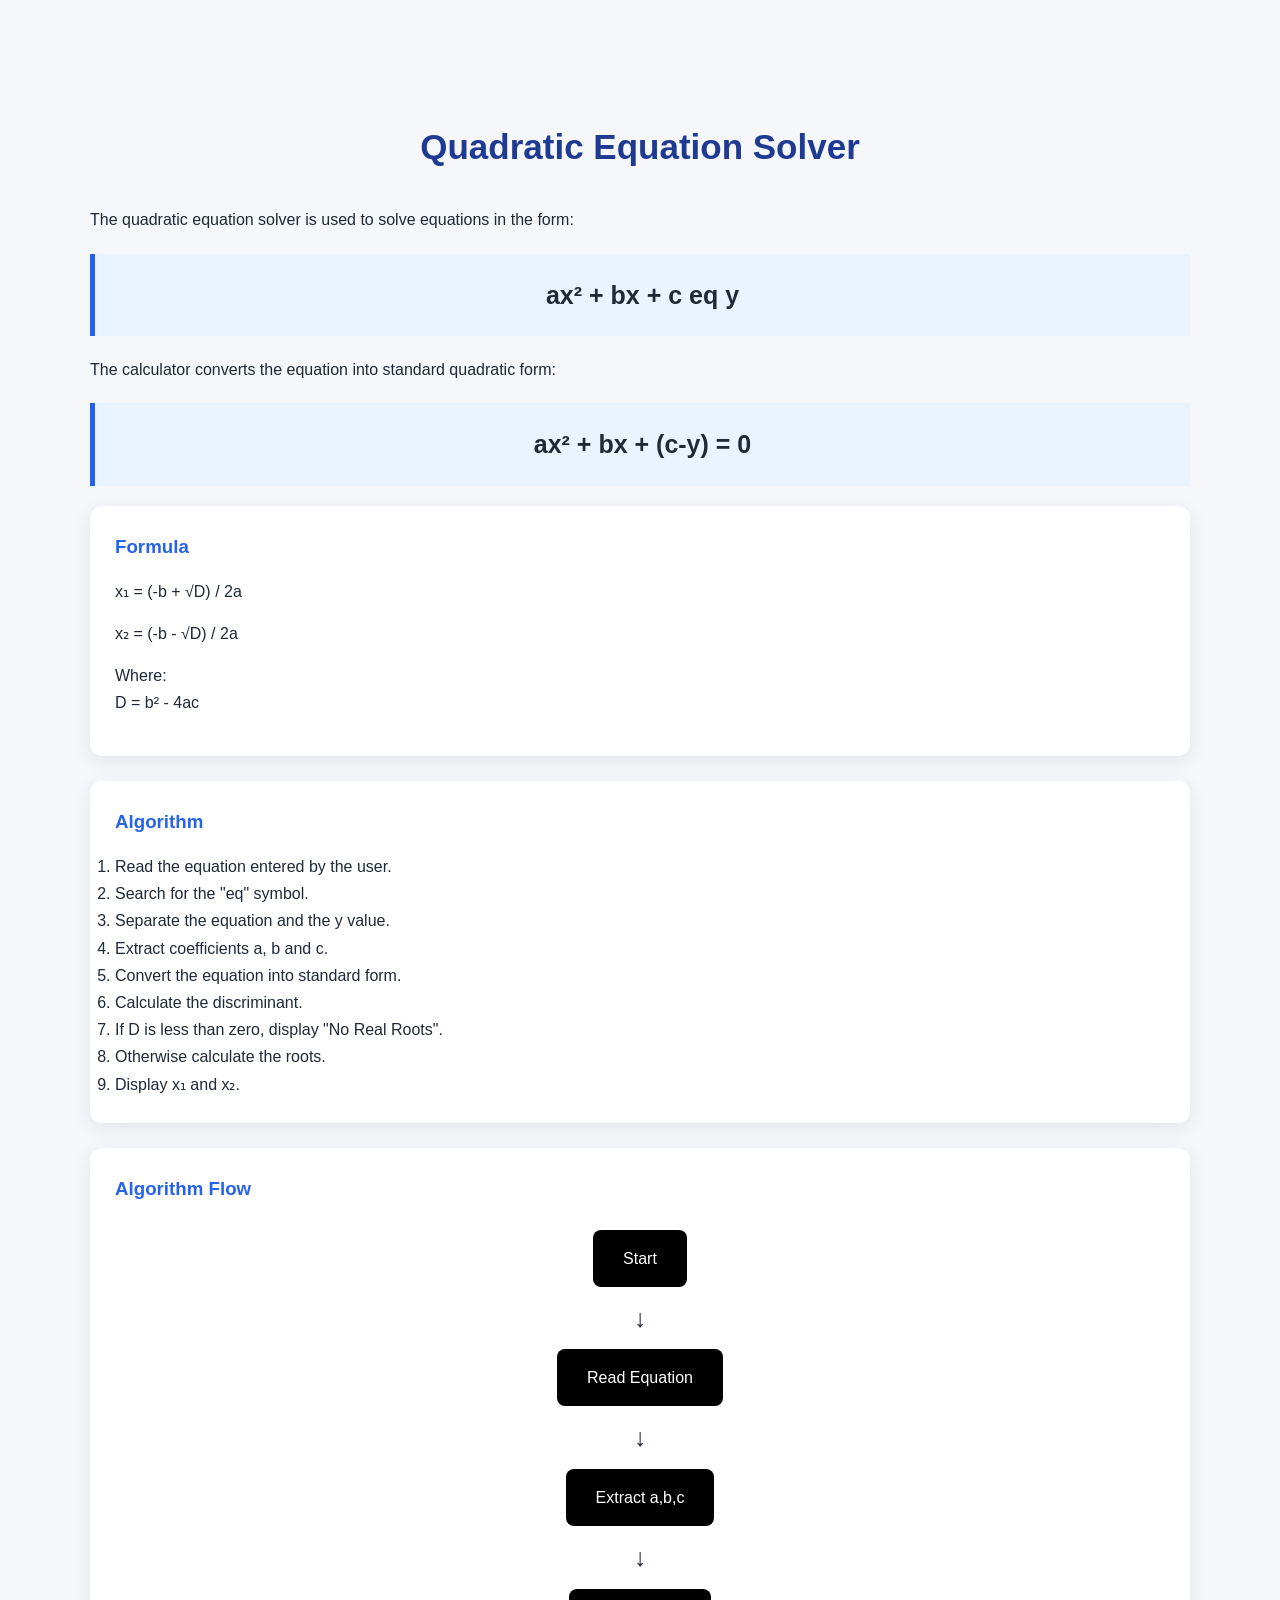
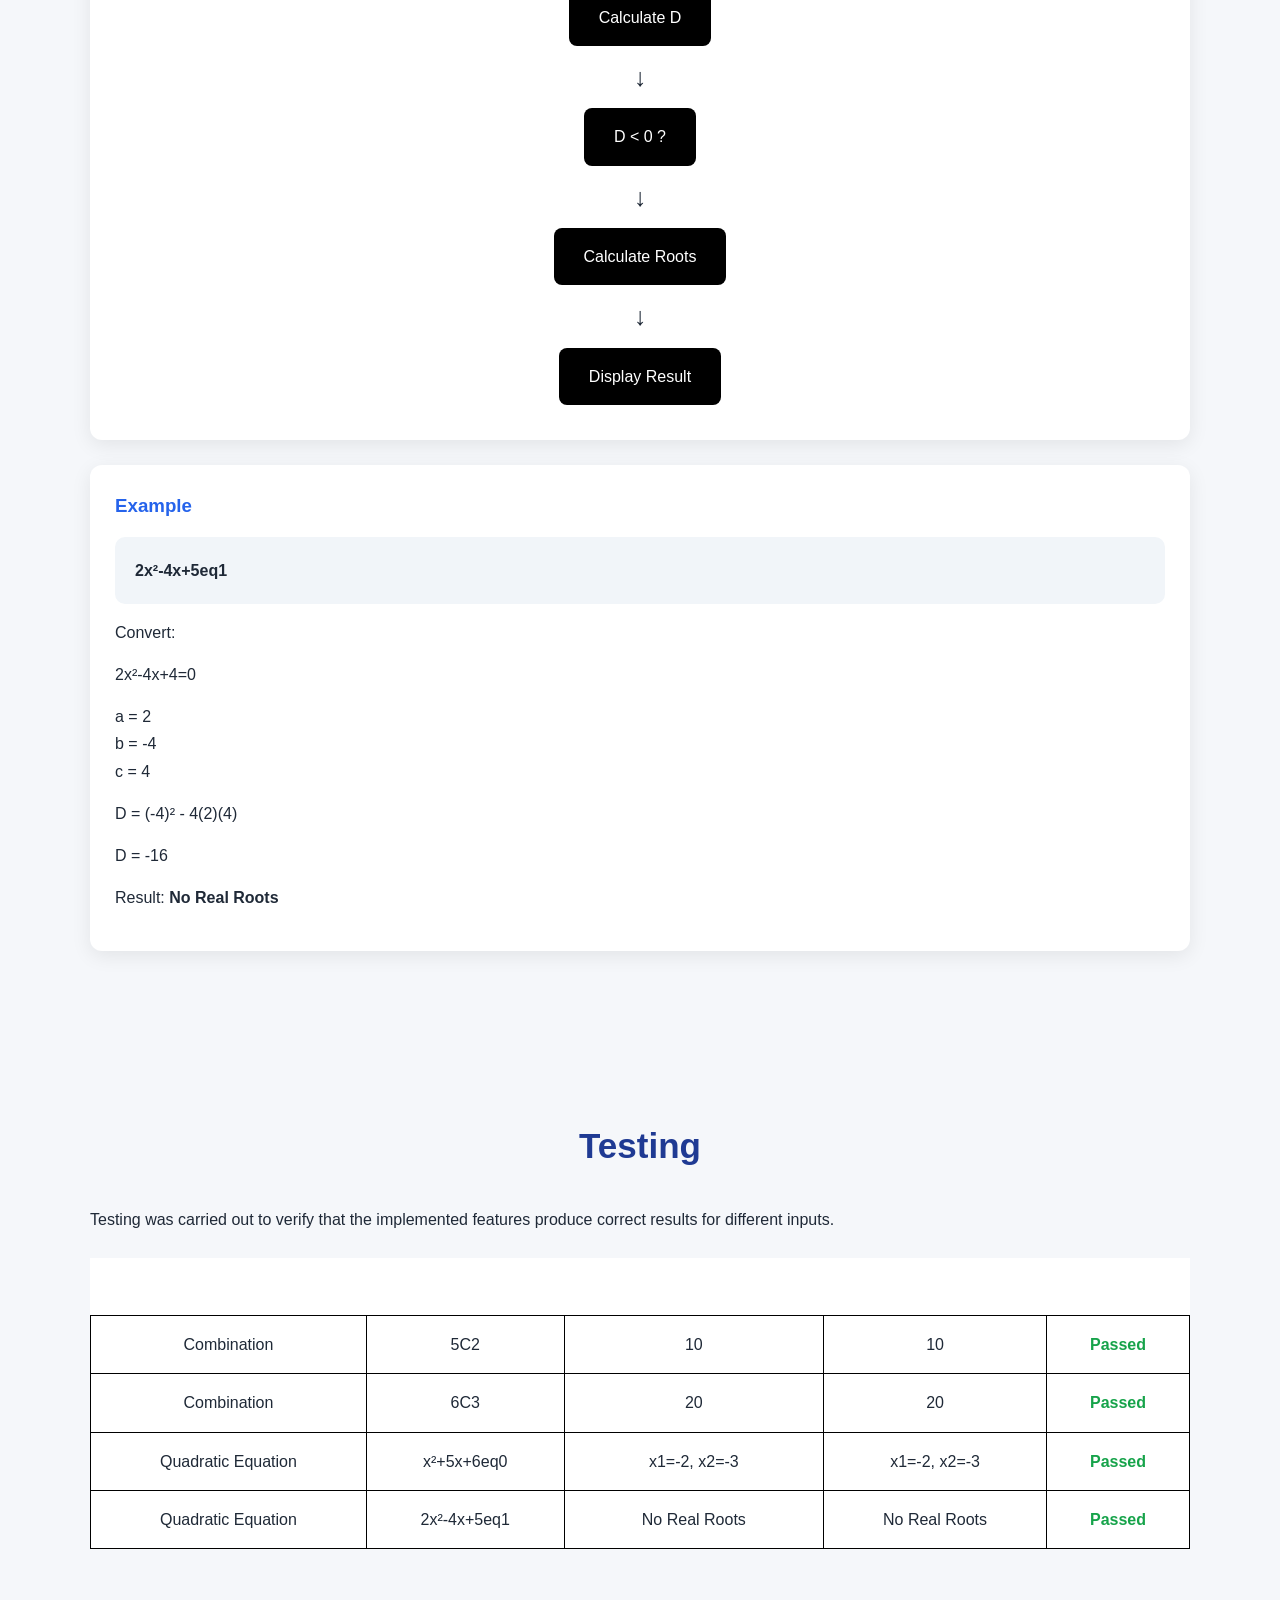
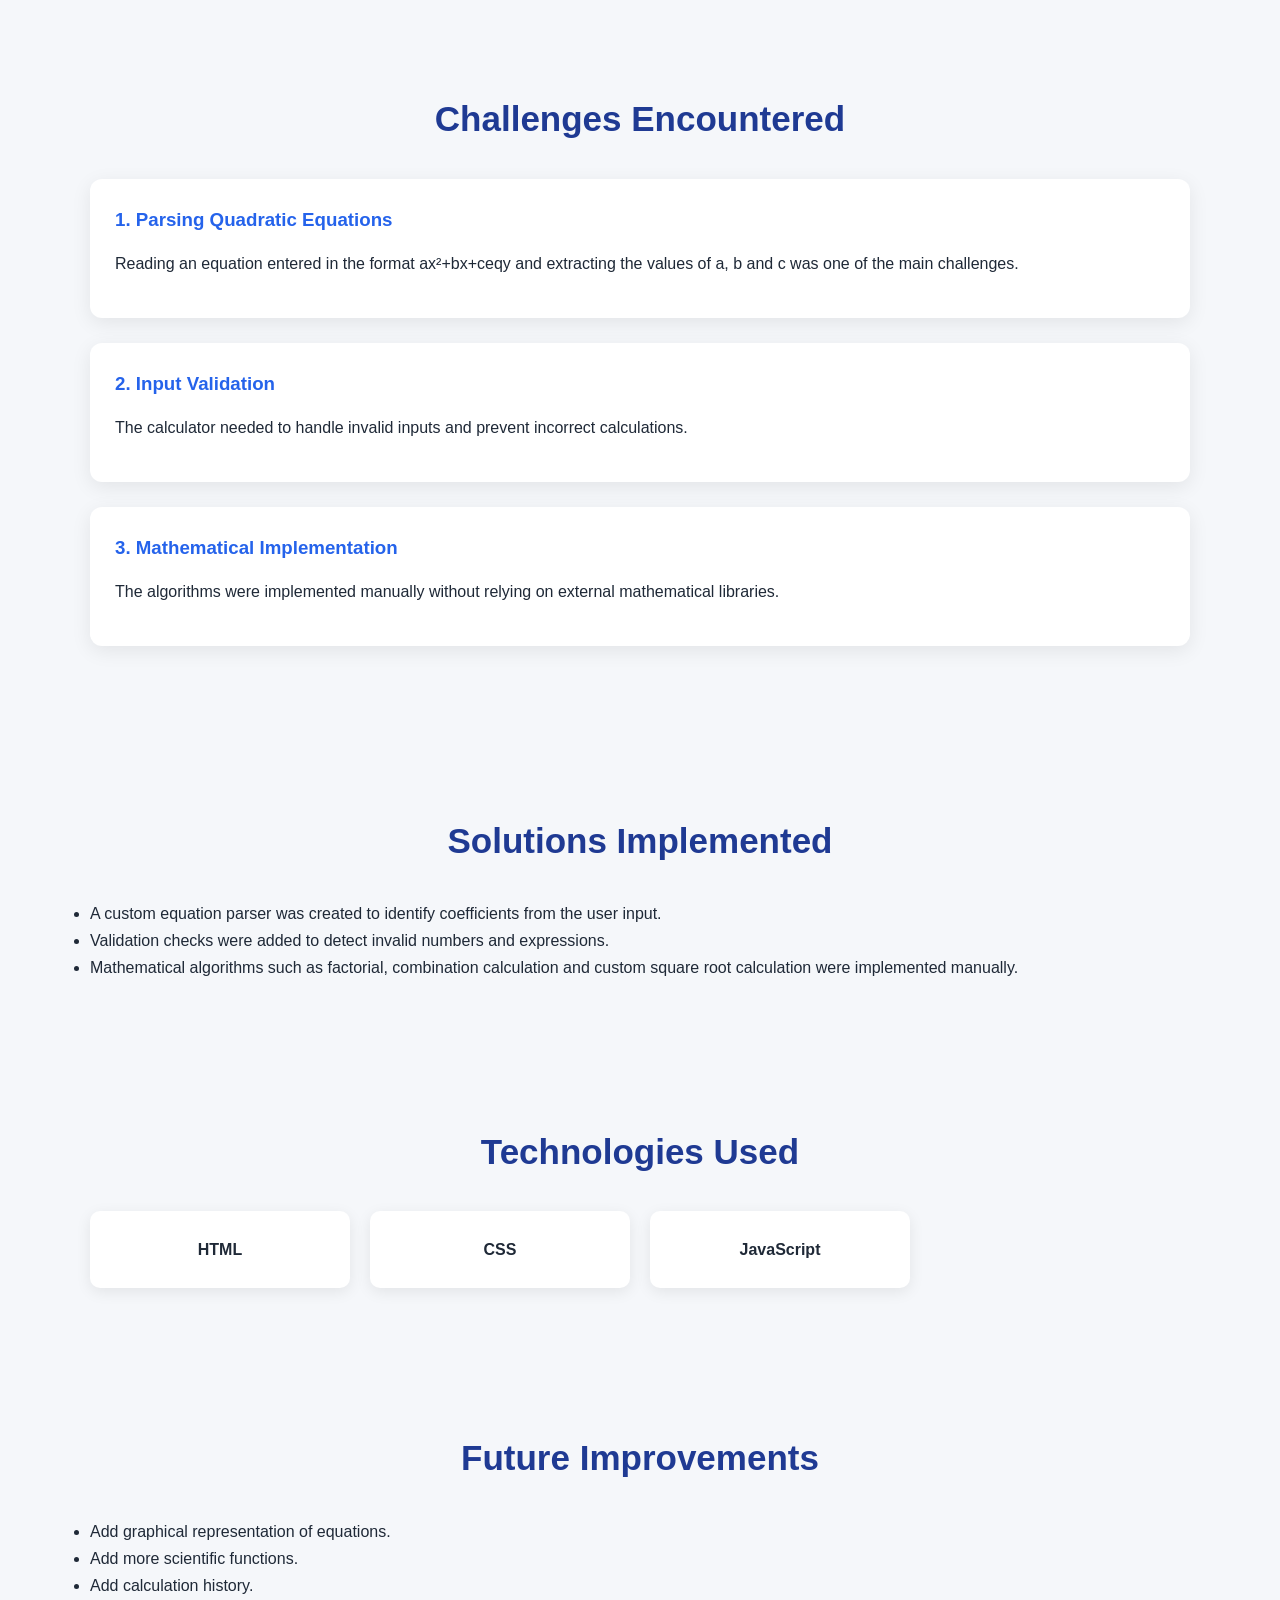
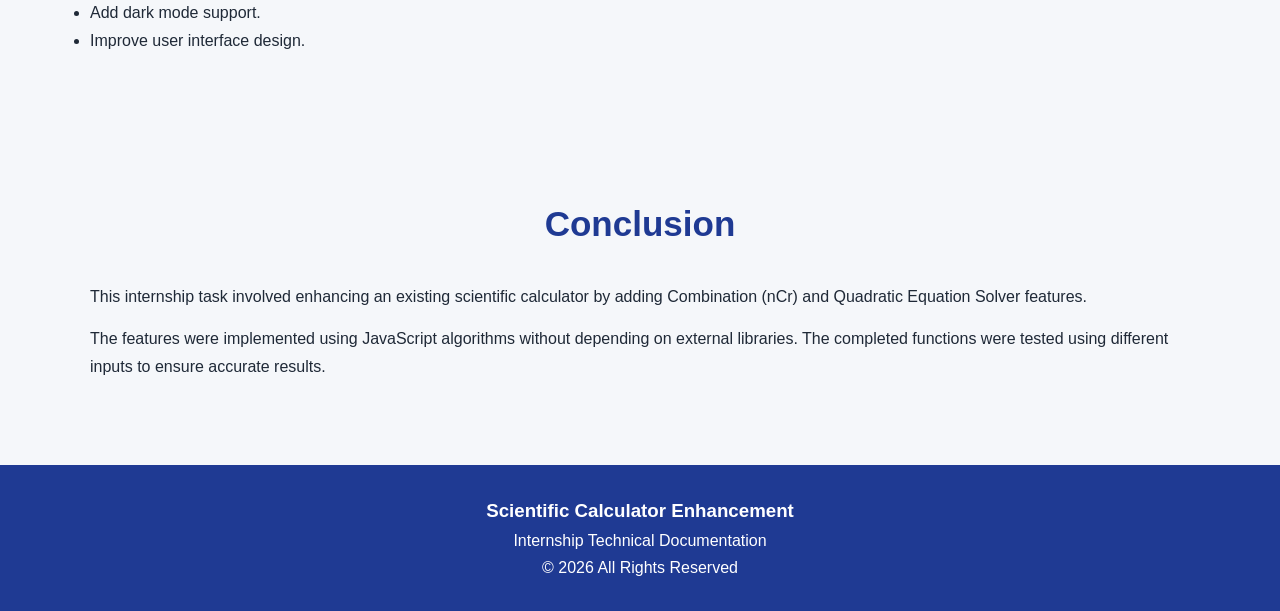
==== commit 07414997: "update" ====
--- a/index.html
+++ b/index.html
@@ -1,92 +1,836 @@
-
-<!DOCTYPE html>
-<html lang="en">
-
-<head>
-
-<meta charset="UTF-8">
-<meta name="viewport" content="width=device-width, initial-scale=1.0">
-
-<title>Calculator</title>
-
-<!-- Links the CSS file for styling -->
-<link rel="stylesheet" href="style.css">
-
-</head>
-
-<body>
-
-<!-- Main calculator container -->
-<div class="calculator">
-    
-    <div class="number-section">
-
-        <button onclick="appendValue('0')">0</button>
-        <button onclick="appendValue('3')">3</button>
-        <button onclick="appendValue('6')">6</button>
-
-        <button onclick="appendValue('9')">9</button>
-
-        <button onclick="appendValue('1')">1</button>
-        <button onclick="appendValue('4')">4</button>
-        <button onclick="appendValue('7')">7</button>
-
-        <!-- Calculates the expression -->
-        <button class="equal" onclick="calculate()">=</button>
-
-        <button onclick="appendValue('2')">2</button>
-        <button onclick="appendValue('5')">5</button>
-        <button onclick="appendValue('8')">8</button>
-
-    </div>
-    <!-- Displays the input and result -->
-    <input type="text" id="display" readonly>
-
-    <!-- Operator buttons -->
-    <div class="operators">
-
-        <button onclick="appendValue('+')">+</button>
-        <button onclick="appendValue('-')">-</button>
-        <button onclick="appendValue('/')">/</button>
-        <button onclick="appendValue('*')">*</button>
-        <!-- clear -->
-        <button onclick="clearDisplay()">AC</button>
-        <button class="del_btn" onclick="deleteLast()">DEL</button>
-
-        <button onclick="appendValue('%')">%</button>
-        <button onclick="appendValue('^')">^</button>
-
-        <button onclick="decimal()">.</button>
-
-        <!-- Square Root -->
-        <button onclick="squareRootValue()">√</button>
-
-        <button onclick="decimalToFraction()">a/b</button>
-
-        <button onclick="appendValue('(')">(</button>
-        <button onclick="appendValue(')')">)</button>
-
-        <!-- Combination -->
-        <button onclick="appendValue('C')">C</button>
-
-        <!-- Quadratic Equation Buttons -->
-        <button onclick="appendValue('x')">x</button>
-
-        <button onclick="appendValue('x²')">x²</button>
-
-        <button onclick="appendValue('eq')">eq</button>
-        
-        <!-- history actions -->    
-        <button onclick="clearedHistory()">cleared</button>
-        <button onclick="saveHistory()">saved</button>
-        <button onclick="retrievehistory()">retrieved</button>
-        <button onclick="previewHistory()">preview</button>
-    </div>
-
-</div>
-
-<!-- Links the JavaScript file -->
-<script src="script.js"></script>
-
-</body>
+<!DOCTYPE html>
+<html lang="en">
+<head>
+    <meta charset="UTF-8">
+    <meta name="viewport"
+          content="width=device-width, initial-scale=1.0">
+    <title>
+        Scientific Calculator Enhancement
+    </title>
+    <!-- CSS -->
+    <link rel="stylesheet" 
+          href="style.css">
+
+</head>
+<body>
+<!-- =========================================
+     NAVIGATION
+========================================== -->
+
+<nav>
+    <div class="logo">
+        <h2>Calculator Enhancement</h2>
+    </div>
+    <ul>
+        <li><a href="#home">Home</a></li>
+        <li><a href="#introduction">Introduction</a></li>
+        <li><a href="#existing">Existing Calculator</a></li>
+        <li><a href="#combination">Combination</a></li>
+        <li><a href="#quadratic">Quadratic</a></li>
+        <li><a href="#testing">Testing</a></li>
+        <li><a href="#conclusion">Conclusion</a></li>
+    </ul>
+</nav>
+<!-- =========================================
+     HERO SECTION
+========================================== -->
+<header id="home">
+    <div class="hero-content">
+        <span class="badge">
+            Internship Technical Documentation
+        </span>
+        <h1>
+            Scientific Calculator Enhancement
+        </h1>
+        <h2>
+            Implementation of Combination (nCr)
+            and
+            Quadratic Equation Solver
+        </h2>
+        <p>
+            This documentation explains the design,
+            implementation, algorithms and testing of
+            the two mathematical features that were
+            added to an existing scientific calculator
+            during my internship.
+        </p>
+        <div class="hero-buttons">
+            <a href="#introduction"
+               class="btn">
+                Read Documentation
+            </a>
+            <a href="#combination"
+               class="btn-outline">
+                View Algorithms
+            </a>
+        </div>
+    </div>
+</header>
+<!-- =========================================
+     ABOUT PROJECT
+========================================== -->
+
+<section class="about">
+    <div class="container">
+        <h2>
+            About This Project
+        </h2>
+        <p>
+            During my internship, I was assigned the
+            task of improving an existing scientific
+            calculator application.
+        </p>
+        <p>
+
+            The calculator already supported several
+            mathematical operations such as addition,
+            subtraction, multiplication, division,
+            exponentiation, square root,
+            decimal-to-fraction conversion and modulus.
+        </p>
+        <p>
+            My responsibility was to extend the
+            calculator by implementing two additional
+            mathematical features:
+        </p>
+        <div class="feature-cards">
+            <div class="card">
+
+                <h3>
+                    Combination (nCr)
+                </h3>
+                <p>
+                    Calculates the number of ways
+                    of selecting r objects from n
+                    objects without considering order.
+                </p>
+            </div>
+            <div class="card">
+                <h3>
+                    Quadratic Equation Solver
+                </h3>
+                <p>
+                    Solves quadratic equations
+                    entered in the format
+
+                    ax² + bx + c eq y
+
+                    using the quadratic formula.
+                </p>
+            </div>
+        </div>
+    </div>
+</section>
+
+<!-- =========================================
+     INTRODUCTION
+========================================== -->
+
+<section id="introduction">
+    <div class="container">
+        <h2>
+            Introduction
+        </h2>
+        <p>
+            Scientific calculators provide users with
+            the ability to perform both basic and
+            advanced mathematical computations.
+        </p>
+        <p>
+            During software development,
+            additional features can be introduced
+            to improve the capability of an
+            existing application.
+        </p>
+        <p>
+            This project focuses on the implementation
+            of two important mathematical functions:
+            Combination (nCr) and Quadratic Equation
+            Solver.
+        </p>
+        <p>
+            Both features were implemented in
+            JavaScript using manually designed
+            algorithms together with HTML and CSS
+            for the user interface.
+        </p>
+    </div>
+</section>
+<!-- =========================================
+     EXISTING CALCULATOR
+========================================== -->
+
+<section id="existing">
+    <div class="container">
+        <h2>
+            Existing Calculator Features
+        </h2>
+        <p>
+            Before enhancement, the calculator already
+            contained the following features.
+        </p>
+        <div class="grid">
+            <div class="feature-box">
+                Addition
+            </div>
+            <div class="feature-box">
+                Subtraction
+            </div>
+            <div class="feature-box">
+                Multiplication
+            </div>
+            <div class="feature-box">
+                Division
+            </div>
+            <div class="feature-box">
+
+                Modulus
+            </div>
+            <div class="feature-box">
+                Exponentiation
+            </div>
+            <div class="feature-box">
+                Square Root
+
+            </div>
+            <div class="feature-box">
+                Decimal to Fraction
+            </div>
+        </div>
+    </div>
+<!-- =========================================
+     CALCULATOR SCREENSHOT
+========================================== -->
+
+<div class="calculator-display">
+    <h3>
+        Original Calculator Interface
+    </h3>
+
+    <img 
+    src="images/Imag.jpeg"
+    alt="Scientific Calculator Screenshot"
+    class="calculator-image">
+    <p>
+        This screenshot shows the completed scientific
+        calculator interface after implementing additional
+        mathematical features including Combination (nCr)
+        and Quadratic Equation Solver.
+    </p>
+
+</div>
+</section>
+
+<!-- =========================================
+     COMBINATION (nCr)
+========================================== -->
+<section id="combination">
+    <div class="container">
+        <h2>
+            Combination (nCr)
+        </h2>
+        <p>
+            Combination is a mathematical operation used
+            to determine the number of possible selections
+            of r objects from a group of n objects where
+            the order of selection does not matter.
+        </p>
+        <div class="info-card">
+            <h3>
+                Formula
+            </h3>
+
+            <p class="formula">
+                nCr = n! / (r! (n-r)!)
+            </p>
+        </div>
+        <div class="info-card">
+            <h3>
+                Algorithm
+            </h3>
+            <ol>
+                <li>
+                Start the program.
+                </li>
+                <li>
+                    Receive the values of n and r.
+                </li>
+
+                <li>
+                    Validate that n and r are positive integers.
+                </li>
+                <li>
+                    Calculate n factorial.
+                </li>
+
+                <li>
+                    Calculate r factorial.
+                </li>
+
+                <li>
+                    Calculate (n-r) factorial.
+                </li>
+
+                <li>
+                    Apply the combination formula.
+                </li>
+
+                <li>
+                    Display the result.
+                </li>
+                <li>
+                    Stop.
+                </li>
+            </ol>
+        </div>
+
+        <div class="info-card">
+            <h3>
+                Algorithm Flow
+            </h3>
+            <div class="flowchart">
+                <div>
+                    Start
+                </div>
+
+                <span>
+                    ↓
+                </span>
+
+                <div>
+                    Input n and r
+                </div>
+
+                <span>
+                  ↓
+                </span>
+
+                <div>
+                    Validate Values
+                </div>
+
+                <span>
+                    ↓
+                </span>
+
+                <div>
+                    Calculate Factorials
+                </div>
+
+                <span>
+                    ↓
+                </span>
+
+                <div>
+                    Calculate nCr
+                </div>
+
+                <span>
+                    ↓
+                </span>
+
+                <div>
+                    Display Answer
+                </div>
+
+                <span>
+                    ↓
+                </span>
+                <div>
+                    End
+                </div>
+
+            </div>
+
+        </div>
+
+        <div class="info-card">
+            <h3>
+                Example
+            </h3>
+
+            <p>
+                Calculate:
+            </p>
+
+            <p class="example">
+                5C2
+            </p>
+            <p>
+                n = 5
+                <br>
+                r = 2
+            </p>
+            <p>
+                5C2 = 5! / (2! x 3!)
+            </p>
+            <p>
+                5C2 = 120 / (2 x 6)
+            </p>
+            <p>
+                Answer = 10
+            </p>
+        </div>
+    </div>
+
+</section>
+
+
+<!-- =========================================
+     QUADRATIC EQUATION
+========================================== -->
+
+<section id="quadratic">
+    <div class="container">
+        <h2>
+            Quadratic Equation Solver
+        </h2>
+        <p>
+            The quadratic equation solver is used to
+            solve equations in the form:
+        </p>
+        <div class="formula">
+            ax² + bx + c eq y
+        </div>
+        <p>
+            The calculator converts the equation into
+            standard quadratic form:
+        </p>
+        <div class="formula">
+            ax² + bx + (c-y) = 0
+        </div>
+        <div class="info-card">
+            <h3>
+                Formula
+            </h3>
+            <p>
+                x₁ = (-b + √D) / 2a
+            </p>
+            <p>
+                x₂ = (-b - √D) / 2a
+            </p>
+            <p>
+                Where:
+                <br>
+                D = b² - 4ac
+            </p>
+
+        </div>
+
+        <div class="info-card">
+
+            <h3>
+                Algorithm
+            </h3>
+            <ol>
+                <li>
+                    Read the equation entered by the user.
+                </li>
+
+                <li>
+                    Search for the "eq" symbol.
+                </li>
+
+                <li>
+                    Separate the equation and the y value.
+                </li>
+
+                <li>
+                    Extract coefficients a, b and c.
+                </li>
+
+                <li>
+                    Convert the equation into standard form.
+                </li>
+
+                <li>
+                    Calculate the discriminant.
+                </li>
+
+                <li>
+                    If D is less than zero, display "No Real Roots".
+                </li>
+
+                <li>
+                    Otherwise calculate the roots.
+                </li>
+
+                <li>
+                    Display x₁ and x₂.
+                </li>
+            </ol>
+        </div>
+        <div class="info-card">
+            <h3>
+                Algorithm Flow
+            </h3>
+
+            <div class="flowchart">
+
+                <div>
+                    Start
+                </div>
+                <span>
+                    ↓
+                </span>
+                <div>
+                    Read Equation
+                </div>
+                <span>
+                    ↓
+                </span>
+                <div>
+                    Extract a,b,c
+                </div>
+                <span>
+                    ↓
+                </span>
+                <div>
+                    Calculate D
+                </div>
+                <span>
+                    ↓
+                </span>
+
+                <div>
+                    D < 0 ?
+                </div>
+                <span>
+                    ↓
+                </span>
+
+                <div>
+                    Calculate Roots
+                </div>
+                <span>
+                    ↓
+                </span>
+                <div>
+                    Display Result
+                </div>
+            </div>
+        </div>
+
+        <div class="info-card">
+            <h3>
+                Example
+            </h3>
+            <p class="example">
+                2x²-4x+5eq1
+            </p>
+            <p>
+                Convert:
+            </p>
+            <p>
+                2x²-4x+4=0
+            </p>
+            <p>
+                a = 2
+                <br>
+                b = -4
+                <br>
+                c = 4
+            </p>
+            <p>
+                D = (-4)² - 4(2)(4)
+            </p>
+
+            <p>
+                D = -16
+            </p>
+            <p>
+                Result:
+                <strong>
+                No Real Roots
+                </strong>
+            </p>
+        </div>
+    </div>
+</section>
+<!-- =========================================
+     TESTING
+========================================== -->
+
+<section id="testing">
+
+    <div class="container">
+        <h2>
+            Testing
+        </h2>
+        <p>
+            Testing was carried out to verify that the
+            implemented features produce correct results
+            for different inputs.
+        </p>
+        <table>
+            <tr>
+                <th>
+                    Feature
+                </th>
+
+                <th>
+                    Input
+                </th>
+
+                <th>
+                    Expected Output
+                </th>
+
+                <th>
+                    Actual Output
+                </th>
+
+                <th>
+                    Status
+                </th>
+            </tr>
+
+            <tr>
+                <td>
+                    Combination
+                </td>
+
+                <td>
+                    5C2
+                </td>
+
+                <td>
+                    10
+                </td>
+
+                <td>
+                    10
+                </td>
+
+                <td class="success">
+                    Passed
+                </td>
+
+            </tr>
+            <tr>
+
+                <td>
+                    Combination
+                </td>
+
+                <td>
+                    6C3
+                </td>
+
+                <td>
+                    20
+                </td>
+
+                <td>
+                    20
+                </td>
+
+                <td class="success">
+                    Passed
+                </td>
+
+            </tr>
+            <tr>
+                <td>
+                    Quadratic Equation
+                </td>
+
+                <td>
+                    x²+5x+6eq0
+                </td>
+
+                <td>
+                    x1=-2, x2=-3
+                </td>
+
+                <td>
+                    x1=-2, x2=-3
+                </td>
+
+                <td class="success">
+                    Passed
+                </td>
+            </tr>
+
+            <tr>
+                <td>
+                    Quadratic Equation
+                </td>
+
+                <td>
+                    2x²-4x+5eq1
+                </td>
+
+                <td>
+                    No Real Roots
+                </td>
+
+                <td>
+                    No Real Roots
+                </td>
+
+                <td class="success">
+                    Passed
+                </td>
+            </tr>
+        </table>
+    </div>
+</section>
+<!-- =========================================
+     CHALLENGES
+========================================== -->
+
+<section id="challenges">
+    <div class="container">
+
+        <h2>
+            Challenges Encountered
+        </h2>
+        <div class="card">
+            <h3>
+                1. Parsing Quadratic Equations
+            </h3>
+            <p>
+
+                Reading an equation entered in the format
+                ax²+bx+ceqy and extracting the values of
+                a, b and c was one of the main challenges.
+            </p>
+        </div>
+        <div class="card">
+            <h3>
+                2. Input Validation
+            </h3>
+            <p>
+
+                The calculator needed to handle invalid
+                inputs and prevent incorrect calculations.
+            </p>
+        </div>
+        <div class="card">
+            <h3>
+                3. Mathematical Implementation
+            </h3>
+            <p>
+                The algorithms were implemented manually
+                without relying on external mathematical
+                libraries.
+            </p>
+        </div>
+    </div>
+</section>
+<!-- =========================================
+     SOLUTIONS
+========================================== -->
+
+<section id="solutions">
+    <div class="container">
+        <h2>
+            Solutions Implemented
+        </h2>
+        <ul>
+            <li>
+                A custom equation parser was created to
+                identify coefficients from the user input.
+
+            </li>
+            <li>
+                Validation checks were added to detect
+                invalid numbers and expressions.
+            </li>
+            <li>
+                Mathematical algorithms such as factorial,
+                combination calculation and custom square
+                root calculation were implemented manually.
+            </li>
+        </ul>
+    </div>
+</section>
+<!-- =========================================
+     TECHNOLOGIES
+========================================== -->
+<section id="technology">
+    <div class="container">
+        <h2>
+            Technologies Used
+        </h2>
+        <div class="grid">
+            <div class="feature-box">
+                HTML
+            </div>
+            <div class="feature-box">
+                CSS
+            </div>
+            <div class="feature-box">
+                JavaScript
+            </div>
+        </div>
+    </div>
+</section>
+<!-- =========================================
+     FUTURE IMPROVEMENTS
+========================================== -->
+<section id="future">
+    <div class="container">
+        <h2>
+            Future Improvements
+        </h2>
+        <ul>
+            <li>
+                Add graphical representation of equations.
+            </li>
+            <li>
+                Add more scientific functions.
+            </li>
+            <li>
+                Add calculation history.
+            </li>
+            <li>
+                Add dark mode support.
+            </li>
+            <li>
+                Improve user interface design.
+            </li>
+        </ul>
+    </div>
+</section>
+
+<!-- =========================================
+     CONCLUSION
+========================================== -->
+<section id="conclusion">
+   <div class="container">
+        <h2>
+            Conclusion
+        </h2>
+        <p>
+            This internship task involved enhancing an
+            existing scientific calculator by adding
+            Combination (nCr) and Quadratic Equation
+            Solver features.
+        </p>
+        <p>
+            The features were implemented using
+            JavaScript algorithms without depending on
+            external libraries. The completed functions
+            were tested using different inputs to ensure
+            accurate results.
+        </p>
+    </div>
+</section>
+<!-- =========================================
+     FOOTER
+========================================== -->
+<footer>
+    <h3>
+        Scientific Calculator Enhancement
+    </h3>
+    <p>
+        Internship Technical Documentation
+    </p>
+    <p>
+        © 2026 All Rights Reserved
+    </p>
+</footer>
+</body>
 </html>
--- a/style.css
+++ b/style.css
@@ -1,110 +1,293 @@
-
-/* Reset default browser styles */
-*{
-    margin:0;
-    padding:0;
-    box-sizing:border-box;
-    font-family:Arial, Helvetica, sans-serif;
-}
-
-/* Center the calculator on the page */
-body{
-    display:flex;
-    justify-content:center;
-    align-items:center;
-    height:100vh;
-    background:linear-gradient(135deg, #1e3c72, #2a5298);
-}
-
-/* Main calculator container */
-.calculator{
-    width:340px; 
-    background:white;
-    padding:25px;
-    border-radius:20px; 
-    box-shadow:0 12px 30px rgba(0,0,0,0.3);
-}
-
-/* Calculator display screen */
-#display{
-    width:100%;
-    height:70px;
-    margin-bottom:20px;
-    padding:15px;
-    border:none;
-    border-radius:12px;
-    background:#f4f4f4;
-    font-size:2rem;
-    text-align:right;
-    color:#333;
-    box-shadow:inset 0 2px 8px rgba(0,0,0,0.15);
-}
-
-/* Grid layout for the number buttons */
-.number-section{
-    display:grid;
-    grid-template-columns:repeat(4,65px);
-    grid-template-rows:repeat(3,65px);
-    gap:15px;
-    justify-content:center;
-    margin-bottom:20px;
-}
-
-/* General button styling */
-button{
-    width:65px;
-    height:65px;
-    border:none;
-    border-radius:12px;
-    background:white;
-    font-size:1.5rem;
-    font-weight:bold;
-    cursor:pointer;
-    transition:0.3s;
-    box-shadow:0 4px 10px rgba(0,0,0,0.15);
-}
-
-/* Button hover effect */
-button:hover{
-    background:#4f8ef7;
-    color:#fff;
-    transform:scale(1.05);
-}
-
-/* Button click effect */
-button:active{
-    transform:scale(0.95);
-}
-
-/* Equal button spans two rows */
-.equal{
-    grid-row:2 / span 2;
-    grid-column:4;
-    height:145px;
-    background:red;
-    color:#fff;
-}
-
-.equal:hover{
-    background:red;
-}
-
-/* Grid layout for operator buttons */
-.operators{
-    display:grid;
-    grid-template-columns:repeat(4,1fr);
-    gap:15px;
-}
-
-/* Operator button styling */
-.operators button{
-    height:65px;
-    background:#ff9800;
-    color:#fff;
-    font-size:18px;
-}
-
-.operators button:hover{
-    background:#e68900;
-
+/* =========================================
+   GENERAL SETTINGS
+========================================= */
+
+*{
+    margin:0;
+    padding:0;
+    box-sizing:border-box;
+}
+html{
+    scroll-behavior:smooth;
+}
+body{
+    font-family:Arial, sans-serif;
+    background:#f5f7fa;
+    color:#1f2937;
+    line-height:1.7;
+}
+/* =========================================
+   CONTAINER
+========================================= */
+
+.container{
+    width:90%;
+    max-width:1100px;
+    margin:auto;
+}
+/* =========================================
+   NAVIGATION BAR
+========================================= */
+nav{
+    background:#1f3a93;
+    color:white;
+    display:flex;
+    justify-content:space-between;
+    align-items:center;
+    padding:20px 60px;
+    position:sticky;
+    top:0;
+    z-index:1000;
+}
+.logo h2{
+   font-size:24px;
+}
+nav ul{
+    list-style:none;
+    display:flex;
+    gap:25px;
+}
+nav ul li a{
+    color:white;
+    text-decoration:none;
+    font-weight:500;
+    transition:0.3s;
+}
+nav ul li a:hover{
+    color:orange;
+}
+/* =========================================
+   HERO SECTION
+========================================= */
+
+header{
+    min-height:90vh;
+    display:flex;
+    justify-content:center;
+    align-items:center;
+    text-align:center;
+    background:
+    linear-gradient(
+    rgba(31,58,147,0.9),
+    rgba(31,58,147,0.9)
+    )
+}
+
+.hero-content{
+    width:80%;
+}
+.badge{
+    background:white;
+    color:#1f3a93;
+    padding:8px 20px;
+    border-radius:20px;
+    font-size:14px;
+}
+.hero-content h1{
+    font-size:48px;
+    margin:25px 0;
+}
+.hero-content h2{
+    font-size:25px;
+    font-weight:400;
+}
+.hero-content p{
+    margin:25px auto;
+    max-width:800px;
+    font-size:18px;
+}
+.hero-buttons{
+    margin-top:30px;
+}
+.btn,
+.btn-outline{
+    display:inline-block;
+    padding:12px 25px;
+    margin:10px;
+    border-radius:30px;
+    text-decoration:none;
+    font-weight:bold;
+}
+.btn{
+    background:#2563eb;
+    color:white;
+}
+.btn-outline{
+    border:2px solid white;
+    color:white;
+}
+/* =========================================
+   SECTIONS
+========================================= */
+section{
+    padding:70px 0;
+}
+section h2{
+    text-align:center;
+    color:#1f3a93;
+    font-size:35px;
+    margin-bottom:30px;
+}
+section p{
+    margin-bottom:15px;
+}
+
+/* =========================================
+   CARDS
+========================================= */
+.feature-cards{
+    display:grid;
+    grid-template-columns:repeat(2,1fr);
+    gap:25px;
+    margin-top:30px;
+}
+.card,
+.info-card{
+    background:white;
+    padding:25px;
+    border-radius:12px;
+    box-shadow:
+    0 5px 20px rgba(0,0,0,0.08);
+    margin-bottom:25px;
+}
+.card h3,
+.info-card h3{
+    color:#2563eb;
+    margin-bottom:15px;
+}
+/* =========================================
+   FEATURE GRID
+========================================= */
+.grid{
+    display:grid;
+    grid-template-columns:repeat(4,1fr);
+    gap:20px;
+}
+.feature-box{
+    background:white;
+    padding:25px;
+    text-align:center;
+    border-radius:10px;
+    box-shadow:
+    0 4px 15px rgba(0,0,0,0.08);
+    font-weight:bold;
+}
+/* =========================================
+   FORMULA
+========================================= */
+.formula{
+    background:#eaf4ff;
+    padding:20px;
+    text-align:center;
+    font-size:25px;
+    font-weight:bold;
+    border-left:5px solid #2563eb;
+    margin:20px 0;
+}
+/* =========================================
+   EXAMPLE BOX
+========================================= */
+.example{
+    background:#f1f5f9;
+    padding:20px;
+    border-radius:10px;
+    font-weight:bold;
+}
+/* =========================================
+   FLOWCHART
+========================================= */
+.flowchart{
+    text-align:center;
+}
+.flowchart div{
+    background:black;
+    color:white;
+    display:inline-block;
+    padding:15px 30px;
+    border-radius:8px;
+    margin:10px;
+}
+.flowchart span{
+    display:block;
+    font-size:25px;
+}
+/* =========================================
+   TABLE
+========================================= */
+table{
+    width:100%;
+    border-collapse:collapse;
+    background:white;
+    margin-top:25px;
+}
+table th{
+    background:white;
+    color:white;
+    padding:15px;
+}
+table td{
+    padding:15px;
+    border:1px solid black;
+    text-align:center;
+}
+.success{
+    color:#16a34a;
+    font-weight:bold;
+}
+/* =========================================
+   FOOTER
+========================================= */
+footer{
+    background:#1f3a93;
+    color:white;
+    text-align:center;
+    padding:30px;
+}
+/* =========================================
+   RESPONSIVE DESIGN
+========================================= */
+@media(max-width:900px){
+    nav{
+        flex-direction:column;
+    }
+    nav ul{
+        flex-direction:column;
+        margin-top:20px;
+        text-align:center;
+    }
+    .feature-cards{
+        grid-template-columns:1fr;
+    }
+    .grid{
+        grid-template-columns:repeat(2,1fr);
+    }
+    .hero-content h1{
+        font-size:35px;
+    }
+}
+@media(max-width:500px){
+    .grid{
+        grid-template-columns:1fr;
+    }
+    .hero-content h1{
+        font-size:28px;
+    }
+}
+/* =========================================
+   CALCULATOR SCREENSHOT
+========================================= */
+.calculator-display{
+    background:white;
+    padding:30px;
+    margin-top:40px;
+    border-radius:15px;
+    text-align:center;
+    box-shadow:0 5px 20px rgba(0,0,0,0.08);
+}
+.calculator-image{
+    width:350px;
+    max-width:100%;
+    margin:20px auto;
+    border-radius:15px;
+    display:block;
 }
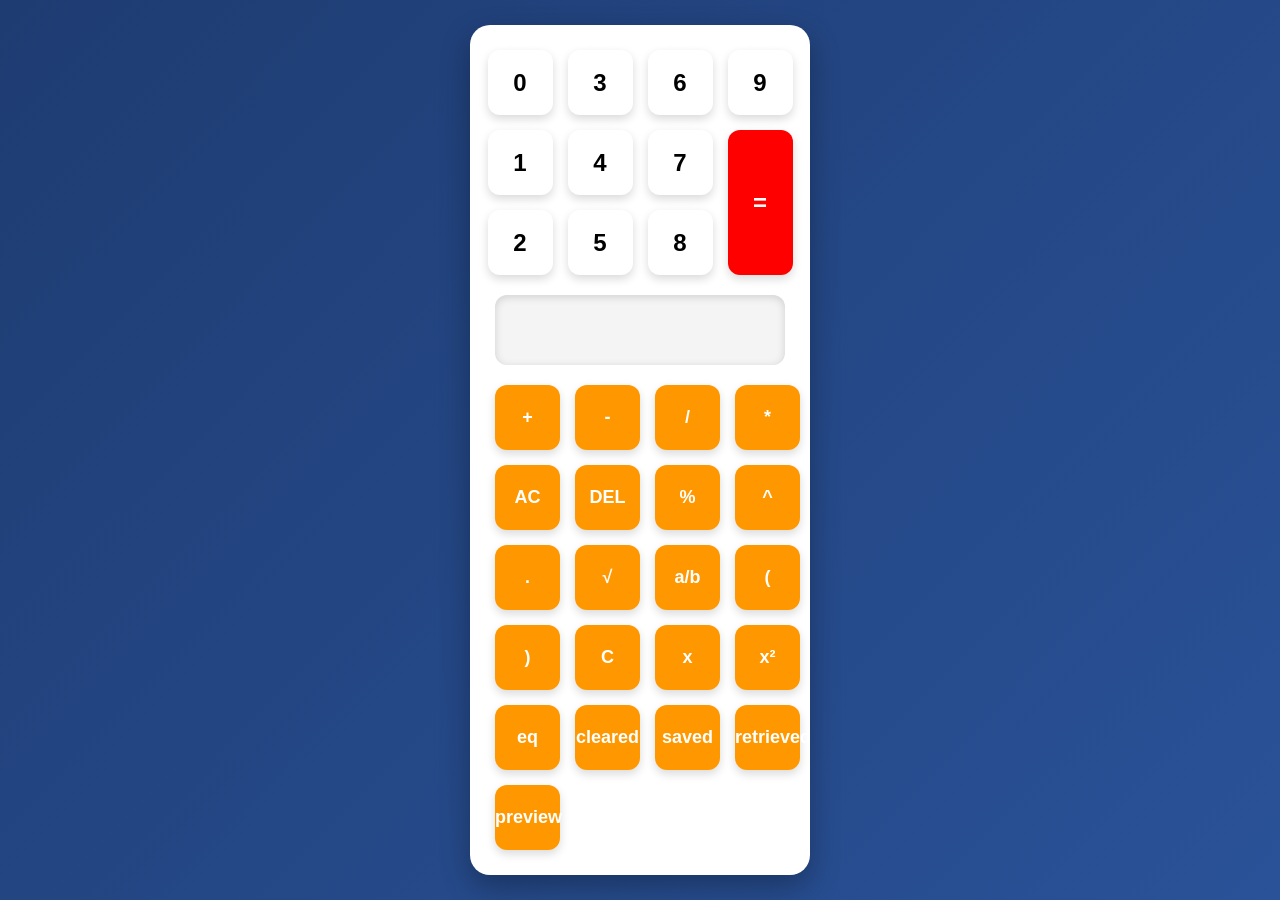
==== commit c589f2a0: "Resolve conflicts" ====
--- a/index.html
+++ b/index.html
@@ -1,836 +1,92 @@
-<!DOCTYPE html>
-<html lang="en">
-<head>
-    <meta charset="UTF-8">
-    <meta name="viewport"
-          content="width=device-width, initial-scale=1.0">
-    <title>
-        Scientific Calculator Enhancement
-    </title>
-    <!-- CSS -->
-    <link rel="stylesheet" 
-          href="style.css">
-
-</head>
-<body>
-<!-- =========================================
-     NAVIGATION
-========================================== -->
-
-<nav>
-    <div class="logo">
-        <h2>Calculator Enhancement</h2>
-    </div>
-    <ul>
-        <li><a href="#home">Home</a></li>
-        <li><a href="#introduction">Introduction</a></li>
-        <li><a href="#existing">Existing Calculator</a></li>
-        <li><a href="#combination">Combination</a></li>
-        <li><a href="#quadratic">Quadratic</a></li>
-        <li><a href="#testing">Testing</a></li>
-        <li><a href="#conclusion">Conclusion</a></li>
-    </ul>
-</nav>
-<!-- =========================================
-     HERO SECTION
-========================================== -->
-<header id="home">
-    <div class="hero-content">
-        <span class="badge">
-            Internship Technical Documentation
-        </span>
-        <h1>
-            Scientific Calculator Enhancement
-        </h1>
-        <h2>
-            Implementation of Combination (nCr)
-            and
-            Quadratic Equation Solver
-        </h2>
-        <p>
-            This documentation explains the design,
-            implementation, algorithms and testing of
-            the two mathematical features that were
-            added to an existing scientific calculator
-            during my internship.
-        </p>
-        <div class="hero-buttons">
-            <a href="#introduction"
-               class="btn">
-                Read Documentation
-            </a>
-            <a href="#combination"
-               class="btn-outline">
-                View Algorithms
-            </a>
-        </div>
-    </div>
-</header>
-<!-- =========================================
-     ABOUT PROJECT
-========================================== -->
-
-<section class="about">
-    <div class="container">
-        <h2>
-            About This Project
-        </h2>
-        <p>
-            During my internship, I was assigned the
-            task of improving an existing scientific
-            calculator application.
-        </p>
-        <p>
-
-            The calculator already supported several
-            mathematical operations such as addition,
-            subtraction, multiplication, division,
-            exponentiation, square root,
-            decimal-to-fraction conversion and modulus.
-        </p>
-        <p>
-            My responsibility was to extend the
-            calculator by implementing two additional
-            mathematical features:
-        </p>
-        <div class="feature-cards">
-            <div class="card">
-
-                <h3>
-                    Combination (nCr)
-                </h3>
-                <p>
-                    Calculates the number of ways
-                    of selecting r objects from n
-                    objects without considering order.
-                </p>
-            </div>
-            <div class="card">
-                <h3>
-                    Quadratic Equation Solver
-                </h3>
-                <p>
-                    Solves quadratic equations
-                    entered in the format
-
-                    ax² + bx + c eq y
-
-                    using the quadratic formula.
-                </p>
-            </div>
-        </div>
-    </div>
-</section>
-
-<!-- =========================================
-     INTRODUCTION
-========================================== -->
-
-<section id="introduction">
-    <div class="container">
-        <h2>
-            Introduction
-        </h2>
-        <p>
-            Scientific calculators provide users with
-            the ability to perform both basic and
-            advanced mathematical computations.
-        </p>
-        <p>
-            During software development,
-            additional features can be introduced
-            to improve the capability of an
-            existing application.
-        </p>
-        <p>
-            This project focuses on the implementation
-            of two important mathematical functions:
-            Combination (nCr) and Quadratic Equation
-            Solver.
-        </p>
-        <p>
-            Both features were implemented in
-            JavaScript using manually designed
-            algorithms together with HTML and CSS
-            for the user interface.
-        </p>
-    </div>
-</section>
-<!-- =========================================
-     EXISTING CALCULATOR
-========================================== -->
-
-<section id="existing">
-    <div class="container">
-        <h2>
-            Existing Calculator Features
-        </h2>
-        <p>
-            Before enhancement, the calculator already
-            contained the following features.
-        </p>
-        <div class="grid">
-            <div class="feature-box">
-                Addition
-            </div>
-            <div class="feature-box">
-                Subtraction
-            </div>
-            <div class="feature-box">
-                Multiplication
-            </div>
-            <div class="feature-box">
-                Division
-            </div>
-            <div class="feature-box">
-
-                Modulus
-            </div>
-            <div class="feature-box">
-                Exponentiation
-            </div>
-            <div class="feature-box">
-                Square Root
-
-            </div>
-            <div class="feature-box">
-                Decimal to Fraction
-            </div>
-        </div>
-    </div>
-<!-- =========================================
-     CALCULATOR SCREENSHOT
-========================================== -->
-
-<div class="calculator-display">
-    <h3>
-        Original Calculator Interface
-    </h3>
-
-    <img 
-    src="images/Imag.jpeg"
-    alt="Scientific Calculator Screenshot"
-    class="calculator-image">
-    <p>
-        This screenshot shows the completed scientific
-        calculator interface after implementing additional
-        mathematical features including Combination (nCr)
-        and Quadratic Equation Solver.
-    </p>
-
-</div>
-</section>
-
-<!-- =========================================
-     COMBINATION (nCr)
-========================================== -->
-<section id="combination">
-    <div class="container">
-        <h2>
-            Combination (nCr)
-        </h2>
-        <p>
-            Combination is a mathematical operation used
-            to determine the number of possible selections
-            of r objects from a group of n objects where
-            the order of selection does not matter.
-        </p>
-        <div class="info-card">
-            <h3>
-                Formula
-            </h3>
-
-            <p class="formula">
-                nCr = n! / (r! (n-r)!)
-            </p>
-        </div>
-        <div class="info-card">
-            <h3>
-                Algorithm
-            </h3>
-            <ol>
-                <li>
-                Start the program.
-                </li>
-                <li>
-                    Receive the values of n and r.
-                </li>
-
-                <li>
-                    Validate that n and r are positive integers.
-                </li>
-                <li>
-                    Calculate n factorial.
-                </li>
-
-                <li>
-                    Calculate r factorial.
-                </li>
-
-                <li>
-                    Calculate (n-r) factorial.
-                </li>
-
-                <li>
-                    Apply the combination formula.
-                </li>
-
-                <li>
-                    Display the result.
-                </li>
-                <li>
-                    Stop.
-                </li>
-            </ol>
-        </div>
-
-        <div class="info-card">
-            <h3>
-                Algorithm Flow
-            </h3>
-            <div class="flowchart">
-                <div>
-                    Start
-                </div>
-
-                <span>
-                    ↓
-                </span>
-
-                <div>
-                    Input n and r
-                </div>
-
-                <span>
-                  ↓
-                </span>
-
-                <div>
-                    Validate Values
-                </div>
-
-                <span>
-                    ↓
-                </span>
-
-                <div>
-                    Calculate Factorials
-                </div>
-
-                <span>
-                    ↓
-                </span>
-
-                <div>
-                    Calculate nCr
-                </div>
-
-                <span>
-                    ↓
-                </span>
-
-                <div>
-                    Display Answer
-                </div>
-
-                <span>
-                    ↓
-                </span>
-                <div>
-                    End
-                </div>
-
-            </div>
-
-        </div>
-
-        <div class="info-card">
-            <h3>
-                Example
-            </h3>
-
-            <p>
-                Calculate:
-            </p>
-
-            <p class="example">
-                5C2
-            </p>
-            <p>
-                n = 5
-                <br>
-                r = 2
-            </p>
-            <p>
-                5C2 = 5! / (2! x 3!)
-            </p>
-            <p>
-                5C2 = 120 / (2 x 6)
-            </p>
-            <p>
-                Answer = 10
-            </p>
-        </div>
-    </div>
-
-</section>
-
-
-<!-- =========================================
-     QUADRATIC EQUATION
-========================================== -->
-
-<section id="quadratic">
-    <div class="container">
-        <h2>
-            Quadratic Equation Solver
-        </h2>
-        <p>
-            The quadratic equation solver is used to
-            solve equations in the form:
-        </p>
-        <div class="formula">
-            ax² + bx + c eq y
-        </div>
-        <p>
-            The calculator converts the equation into
-            standard quadratic form:
-        </p>
-        <div class="formula">
-            ax² + bx + (c-y) = 0
-        </div>
-        <div class="info-card">
-            <h3>
-                Formula
-            </h3>
-            <p>
-                x₁ = (-b + √D) / 2a
-            </p>
-            <p>
-                x₂ = (-b - √D) / 2a
-            </p>
-            <p>
-                Where:
-                <br>
-                D = b² - 4ac
-            </p>
-
-        </div>
-
-        <div class="info-card">
-
-            <h3>
-                Algorithm
-            </h3>
-            <ol>
-                <li>
-                    Read the equation entered by the user.
-                </li>
-
-                <li>
-                    Search for the "eq" symbol.
-                </li>
-
-                <li>
-                    Separate the equation and the y value.
-                </li>
-
-                <li>
-                    Extract coefficients a, b and c.
-                </li>
-
-                <li>
-                    Convert the equation into standard form.
-                </li>
-
-                <li>
-                    Calculate the discriminant.
-                </li>
-
-                <li>
-                    If D is less than zero, display "No Real Roots".
-                </li>
-
-                <li>
-                    Otherwise calculate the roots.
-                </li>
-
-                <li>
-                    Display x₁ and x₂.
-                </li>
-            </ol>
-        </div>
-        <div class="info-card">
-            <h3>
-                Algorithm Flow
-            </h3>
-
-            <div class="flowchart">
-
-                <div>
-                    Start
-                </div>
-                <span>
-                    ↓
-                </span>
-                <div>
-                    Read Equation
-                </div>
-                <span>
-                    ↓
-                </span>
-                <div>
-                    Extract a,b,c
-                </div>
-                <span>
-                    ↓
-                </span>
-                <div>
-                    Calculate D
-                </div>
-                <span>
-                    ↓
-                </span>
-
-                <div>
-                    D < 0 ?
-                </div>
-                <span>
-                    ↓
-                </span>
-
-                <div>
-                    Calculate Roots
-                </div>
-                <span>
-                    ↓
-                </span>
-                <div>
-                    Display Result
-                </div>
-            </div>
-        </div>
-
-        <div class="info-card">
-            <h3>
-                Example
-            </h3>
-            <p class="example">
-                2x²-4x+5eq1
-            </p>
-            <p>
-                Convert:
-            </p>
-            <p>
-                2x²-4x+4=0
-            </p>
-            <p>
-                a = 2
-                <br>
-                b = -4
-                <br>
-                c = 4
-            </p>
-            <p>
-                D = (-4)² - 4(2)(4)
-            </p>
-
-            <p>
-                D = -16
-            </p>
-            <p>
-                Result:
-                <strong>
-                No Real Roots
-                </strong>
-            </p>
-        </div>
-    </div>
-</section>
-<!-- =========================================
-     TESTING
-========================================== -->
-
-<section id="testing">
-
-    <div class="container">
-        <h2>
-            Testing
-        </h2>
-        <p>
-            Testing was carried out to verify that the
-            implemented features produce correct results
-            for different inputs.
-        </p>
-        <table>
-            <tr>
-                <th>
-                    Feature
-                </th>
-
-                <th>
-                    Input
-                </th>
-
-                <th>
-                    Expected Output
-                </th>
-
-                <th>
-                    Actual Output
-                </th>
-
-                <th>
-                    Status
-                </th>
-            </tr>
-
-            <tr>
-                <td>
-                    Combination
-                </td>
-
-                <td>
-                    5C2
-                </td>
-
-                <td>
-                    10
-                </td>
-
-                <td>
-                    10
-                </td>
-
-                <td class="success">
-                    Passed
-                </td>
-
-            </tr>
-            <tr>
-
-                <td>
-                    Combination
-                </td>
-
-                <td>
-                    6C3
-                </td>
-
-                <td>
-                    20
-                </td>
-
-                <td>
-                    20
-                </td>
-
-                <td class="success">
-                    Passed
-                </td>
-
-            </tr>
-            <tr>
-                <td>
-                    Quadratic Equation
-                </td>
-
-                <td>
-                    x²+5x+6eq0
-                </td>
-
-                <td>
-                    x1=-2, x2=-3
-                </td>
-
-                <td>
-                    x1=-2, x2=-3
-                </td>
-
-                <td class="success">
-                    Passed
-                </td>
-            </tr>
-
-            <tr>
-                <td>
-                    Quadratic Equation
-                </td>
-
-                <td>
-                    2x²-4x+5eq1
-                </td>
-
-                <td>
-                    No Real Roots
-                </td>
-
-                <td>
-                    No Real Roots
-                </td>
-
-                <td class="success">
-                    Passed
-                </td>
-            </tr>
-        </table>
-    </div>
-</section>
-<!-- =========================================
-     CHALLENGES
-========================================== -->
-
-<section id="challenges">
-    <div class="container">
-
-        <h2>
-            Challenges Encountered
-        </h2>
-        <div class="card">
-            <h3>
-                1. Parsing Quadratic Equations
-            </h3>
-            <p>
-
-                Reading an equation entered in the format
-                ax²+bx+ceqy and extracting the values of
-                a, b and c was one of the main challenges.
-            </p>
-        </div>
-        <div class="card">
-            <h3>
-                2. Input Validation
-            </h3>
-            <p>
-
-                The calculator needed to handle invalid
-                inputs and prevent incorrect calculations.
-            </p>
-        </div>
-        <div class="card">
-            <h3>
-                3. Mathematical Implementation
-            </h3>
-            <p>
-                The algorithms were implemented manually
-                without relying on external mathematical
-                libraries.
-            </p>
-        </div>
-    </div>
-</section>
-<!-- =========================================
-     SOLUTIONS
-========================================== -->
-
-<section id="solutions">
-    <div class="container">
-        <h2>
-            Solutions Implemented
-        </h2>
-        <ul>
-            <li>
-                A custom equation parser was created to
-                identify coefficients from the user input.
-
-            </li>
-            <li>
-                Validation checks were added to detect
-                invalid numbers and expressions.
-            </li>
-            <li>
-                Mathematical algorithms such as factorial,
-                combination calculation and custom square
-                root calculation were implemented manually.
-            </li>
-        </ul>
-    </div>
-</section>
-<!-- =========================================
-     TECHNOLOGIES
-========================================== -->
-<section id="technology">
-    <div class="container">
-        <h2>
-            Technologies Used
-        </h2>
-        <div class="grid">
-            <div class="feature-box">
-                HTML
-            </div>
-            <div class="feature-box">
-                CSS
-            </div>
-            <div class="feature-box">
-                JavaScript
-            </div>
-        </div>
-    </div>
-</section>
-<!-- =========================================
-     FUTURE IMPROVEMENTS
-========================================== -->
-<section id="future">
-    <div class="container">
-        <h2>
-            Future Improvements
-        </h2>
-        <ul>
-            <li>
-                Add graphical representation of equations.
-            </li>
-            <li>
-                Add more scientific functions.
-            </li>
-            <li>
-                Add calculation history.
-            </li>
-            <li>
-                Add dark mode support.
-            </li>
-            <li>
-                Improve user interface design.
-            </li>
-        </ul>
-    </div>
-</section>
-
-<!-- =========================================
-     CONCLUSION
-========================================== -->
-<section id="conclusion">
-   <div class="container">
-        <h2>
-            Conclusion
-        </h2>
-        <p>
-            This internship task involved enhancing an
-            existing scientific calculator by adding
-            Combination (nCr) and Quadratic Equation
-            Solver features.
-        </p>
-        <p>
-            The features were implemented using
-            JavaScript algorithms without depending on
-            external libraries. The completed functions
-            were tested using different inputs to ensure
-            accurate results.
-        </p>
-    </div>
-</section>
-<!-- =========================================
-     FOOTER
-========================================== -->
-<footer>
-    <h3>
-        Scientific Calculator Enhancement
-    </h3>
-    <p>
-        Internship Technical Documentation
-    </p>
-    <p>
-        © 2026 All Rights Reserved
-    </p>
-</footer>
-</body>
+
+<!DOCTYPE html>
+<html lang="en">
+
+<head>
+
+<meta charset="UTF-8">
+<meta name="viewport" content="width=device-width, initial-scale=1.0">
+
+<title>Calculator</title>
+
+<!-- Links the CSS file for styling -->
+<link rel="stylesheet" href="style.css">
+
+</head>
+
+<body>
+
+<!-- Main calculator container -->
+<div class="calculator">
+    
+    <div class="number-section">
+
+        <button onclick="appendValue('0')">0</button>
+        <button onclick="appendValue('3')">3</button>
+        <button onclick="appendValue('6')">6</button>
+
+        <button onclick="appendValue('9')">9</button>
+
+        <button onclick="appendValue('1')">1</button>
+        <button onclick="appendValue('4')">4</button>
+        <button onclick="appendValue('7')">7</button>
+
+        <!-- Calculates the expression -->
+        <button class="equal" onclick="calculate()">=</button>
+
+        <button onclick="appendValue('2')">2</button>
+        <button onclick="appendValue('5')">5</button>
+        <button onclick="appendValue('8')">8</button>
+
+    </div>
+    <!-- Displays the input and result -->
+    <input type="text" id="display" readonly>
+
+    <!-- Operator buttons -->
+    <div class="operators">
+
+        <button onclick="appendValue('+')">+</button>
+        <button onclick="appendValue('-')">-</button>
+        <button onclick="appendValue('/')">/</button>
+        <button onclick="appendValue('*')">*</button>
+        <!-- clear -->
+        <button onclick="clearDisplay()">AC</button>
+        <button class="del_btn" onclick="deleteLast()">DEL</button>
+
+        <button onclick="appendValue('%')">%</button>
+        <button onclick="appendValue('^')">^</button>
+
+        <button onclick="decimal()">.</button>
+
+        <!-- Square Root -->
+        <button onclick="squareRootValue()">√</button>
+
+        <button onclick="decimalToFraction()">a/b</button>
+
+        <button onclick="appendValue('(')">(</button>
+        <button onclick="appendValue(')')">)</button>
+
+        <!-- Combination -->
+        <button onclick="appendValue('C')">C</button>
+
+        <!-- Quadratic Equation Buttons -->
+        <button onclick="appendValue('x')">x</button>
+
+        <button onclick="appendValue('x²')">x²</button>
+
+        <button onclick="appendValue('eq')">eq</button>
+        
+        <!-- history actions -->    
+        <button onclick="clearedHistory()">cleared</button>
+        <button onclick="saveHistory()">saved</button>
+        <button onclick="retrievehistory()">retrieved</button>
+        <button onclick="previewHistory()">preview</button>
+    </div>
+
+</div>
+
+<!-- Links the JavaScript file -->
+<script src="script.js"></script>
+
+</body>
 </html>
--- a/style.css
+++ b/style.css
@@ -1,293 +1,110 @@
-/* =========================================
-   GENERAL SETTINGS
-========================================= */
-
-*{
-    margin:0;
-    padding:0;
-    box-sizing:border-box;
-}
-html{
-    scroll-behavior:smooth;
-}
-body{
-    font-family:Arial, sans-serif;
-    background:#f5f7fa;
-    color:#1f2937;
-    line-height:1.7;
-}
-/* =========================================
-   CONTAINER
-========================================= */
-
-.container{
-    width:90%;
-    max-width:1100px;
-    margin:auto;
-}
-/* =========================================
-   NAVIGATION BAR
-========================================= */
-nav{
-    background:#1f3a93;
-    color:white;
-    display:flex;
-    justify-content:space-between;
-    align-items:center;
-    padding:20px 60px;
-    position:sticky;
-    top:0;
-    z-index:1000;
-}
-.logo h2{
-   font-size:24px;
-}
-nav ul{
-    list-style:none;
-    display:flex;
-    gap:25px;
-}
-nav ul li a{
-    color:white;
-    text-decoration:none;
-    font-weight:500;
-    transition:0.3s;
-}
-nav ul li a:hover{
-    color:orange;
-}
-/* =========================================
-   HERO SECTION
-========================================= */
-
-header{
-    min-height:90vh;
-    display:flex;
-    justify-content:center;
-    align-items:center;
-    text-align:center;
-    background:
-    linear-gradient(
-    rgba(31,58,147,0.9),
-    rgba(31,58,147,0.9)
-    )
-}
-
-.hero-content{
-    width:80%;
-}
-.badge{
-    background:white;
-    color:#1f3a93;
-    padding:8px 20px;
-    border-radius:20px;
-    font-size:14px;
-}
-.hero-content h1{
-    font-size:48px;
-    margin:25px 0;
-}
-.hero-content h2{
-    font-size:25px;
-    font-weight:400;
-}
-.hero-content p{
-    margin:25px auto;
-    max-width:800px;
-    font-size:18px;
-}
-.hero-buttons{
-    margin-top:30px;
-}
-.btn,
-.btn-outline{
-    display:inline-block;
-    padding:12px 25px;
-    margin:10px;
-    border-radius:30px;
-    text-decoration:none;
-    font-weight:bold;
-}
-.btn{
-    background:#2563eb;
-    color:white;
-}
-.btn-outline{
-    border:2px solid white;
-    color:white;
-}
-/* =========================================
-   SECTIONS
-========================================= */
-section{
-    padding:70px 0;
-}
-section h2{
-    text-align:center;
-    color:#1f3a93;
-    font-size:35px;
-    margin-bottom:30px;
-}
-section p{
-    margin-bottom:15px;
-}
-
-/* =========================================
-   CARDS
-========================================= */
-.feature-cards{
-    display:grid;
-    grid-template-columns:repeat(2,1fr);
-    gap:25px;
-    margin-top:30px;
-}
-.card,
-.info-card{
-    background:white;
-    padding:25px;
-    border-radius:12px;
-    box-shadow:
-    0 5px 20px rgba(0,0,0,0.08);
-    margin-bottom:25px;
-}
-.card h3,
-.info-card h3{
-    color:#2563eb;
-    margin-bottom:15px;
-}
-/* =========================================
-   FEATURE GRID
-========================================= */
-.grid{
-    display:grid;
-    grid-template-columns:repeat(4,1fr);
-    gap:20px;
-}
-.feature-box{
-    background:white;
-    padding:25px;
-    text-align:center;
-    border-radius:10px;
-    box-shadow:
-    0 4px 15px rgba(0,0,0,0.08);
-    font-weight:bold;
-}
-/* =========================================
-   FORMULA
-========================================= */
-.formula{
-    background:#eaf4ff;
-    padding:20px;
-    text-align:center;
-    font-size:25px;
-    font-weight:bold;
-    border-left:5px solid #2563eb;
-    margin:20px 0;
-}
-/* =========================================
-   EXAMPLE BOX
-========================================= */
-.example{
-    background:#f1f5f9;
-    padding:20px;
-    border-radius:10px;
-    font-weight:bold;
-}
-/* =========================================
-   FLOWCHART
-========================================= */
-.flowchart{
-    text-align:center;
-}
-.flowchart div{
-    background:black;
-    color:white;
-    display:inline-block;
-    padding:15px 30px;
-    border-radius:8px;
-    margin:10px;
-}
-.flowchart span{
-    display:block;
-    font-size:25px;
-}
-/* =========================================
-   TABLE
-========================================= */
-table{
-    width:100%;
-    border-collapse:collapse;
-    background:white;
-    margin-top:25px;
-}
-table th{
-    background:white;
-    color:white;
-    padding:15px;
-}
-table td{
-    padding:15px;
-    border:1px solid black;
-    text-align:center;
-}
-.success{
-    color:#16a34a;
-    font-weight:bold;
-}
-/* =========================================
-   FOOTER
-========================================= */
-footer{
-    background:#1f3a93;
-    color:white;
-    text-align:center;
-    padding:30px;
-}
-/* =========================================
-   RESPONSIVE DESIGN
-========================================= */
-@media(max-width:900px){
-    nav{
-        flex-direction:column;
-    }
-    nav ul{
-        flex-direction:column;
-        margin-top:20px;
-        text-align:center;
-    }
-    .feature-cards{
-        grid-template-columns:1fr;
-    }
-    .grid{
-        grid-template-columns:repeat(2,1fr);
-    }
-    .hero-content h1{
-        font-size:35px;
-    }
-}
-@media(max-width:500px){
-    .grid{
-        grid-template-columns:1fr;
-    }
-    .hero-content h1{
-        font-size:28px;
-    }
-}
-/* =========================================
-   CALCULATOR SCREENSHOT
-========================================= */
-.calculator-display{
-    background:white;
-    padding:30px;
-    margin-top:40px;
-    border-radius:15px;
-    text-align:center;
-    box-shadow:0 5px 20px rgba(0,0,0,0.08);
-}
-.calculator-image{
-    width:350px;
-    max-width:100%;
-    margin:20px auto;
-    border-radius:15px;
-    display:block;
+
+/* Reset default browser styles */
+*{
+    margin:0;
+    padding:0;
+    box-sizing:border-box;
+    font-family:Arial, Helvetica, sans-serif;
+}
+
+/* Center the calculator on the page */
+body{
+    display:flex;
+    justify-content:center;
+    align-items:center;
+    height:100vh;
+    background:linear-gradient(135deg, #1e3c72, #2a5298);
+}
+
+/* Main calculator container */
+.calculator{
+    width:340px; 
+    background:white;
+    padding:25px;
+    border-radius:20px; 
+    box-shadow:0 12px 30px rgba(0,0,0,0.3);
+}
+
+/* Calculator display screen */
+#display{
+    width:100%;
+    height:70px;
+    margin-bottom:20px;
+    padding:15px;
+    border:none;
+    border-radius:12px;
+    background:#f4f4f4;
+    font-size:2rem;
+    text-align:right;
+    color:#333;
+    box-shadow:inset 0 2px 8px rgba(0,0,0,0.15);
+}
+
+/* Grid layout for the number buttons */
+.number-section{
+    display:grid;
+    grid-template-columns:repeat(4,65px);
+    grid-template-rows:repeat(3,65px);
+    gap:15px;
+    justify-content:center;
+    margin-bottom:20px;
+}
+
+/* General button styling */
+button{
+    width:65px;
+    height:65px;
+    border:none;
+    border-radius:12px;
+    background:white;
+    font-size:1.5rem;
+    font-weight:bold;
+    cursor:pointer;
+    transition:0.3s;
+    box-shadow:0 4px 10px rgba(0,0,0,0.15);
+}
+
+/* Button hover effect */
+button:hover{
+    background:#4f8ef7;
+    color:#fff;
+    transform:scale(1.05);
+}
+
+/* Button click effect */
+button:active{
+    transform:scale(0.95);
+}
+
+/* Equal button spans two rows */
+.equal{
+    grid-row:2 / span 2;
+    grid-column:4;
+    height:145px;
+    background:red;
+    color:#fff;
+}
+
+.equal:hover{
+    background:red;
+}
+
+/* Grid layout for operator buttons */
+.operators{
+    display:grid;
+    grid-template-columns:repeat(4,1fr);
+    gap:15px;
+}
+
+/* Operator button styling */
+.operators button{
+    height:65px;
+    background:#ff9800;
+    color:#fff;
+    font-size:18px;
+}
+
+.operators button:hover{
+    background:#e68900;
+
 }
